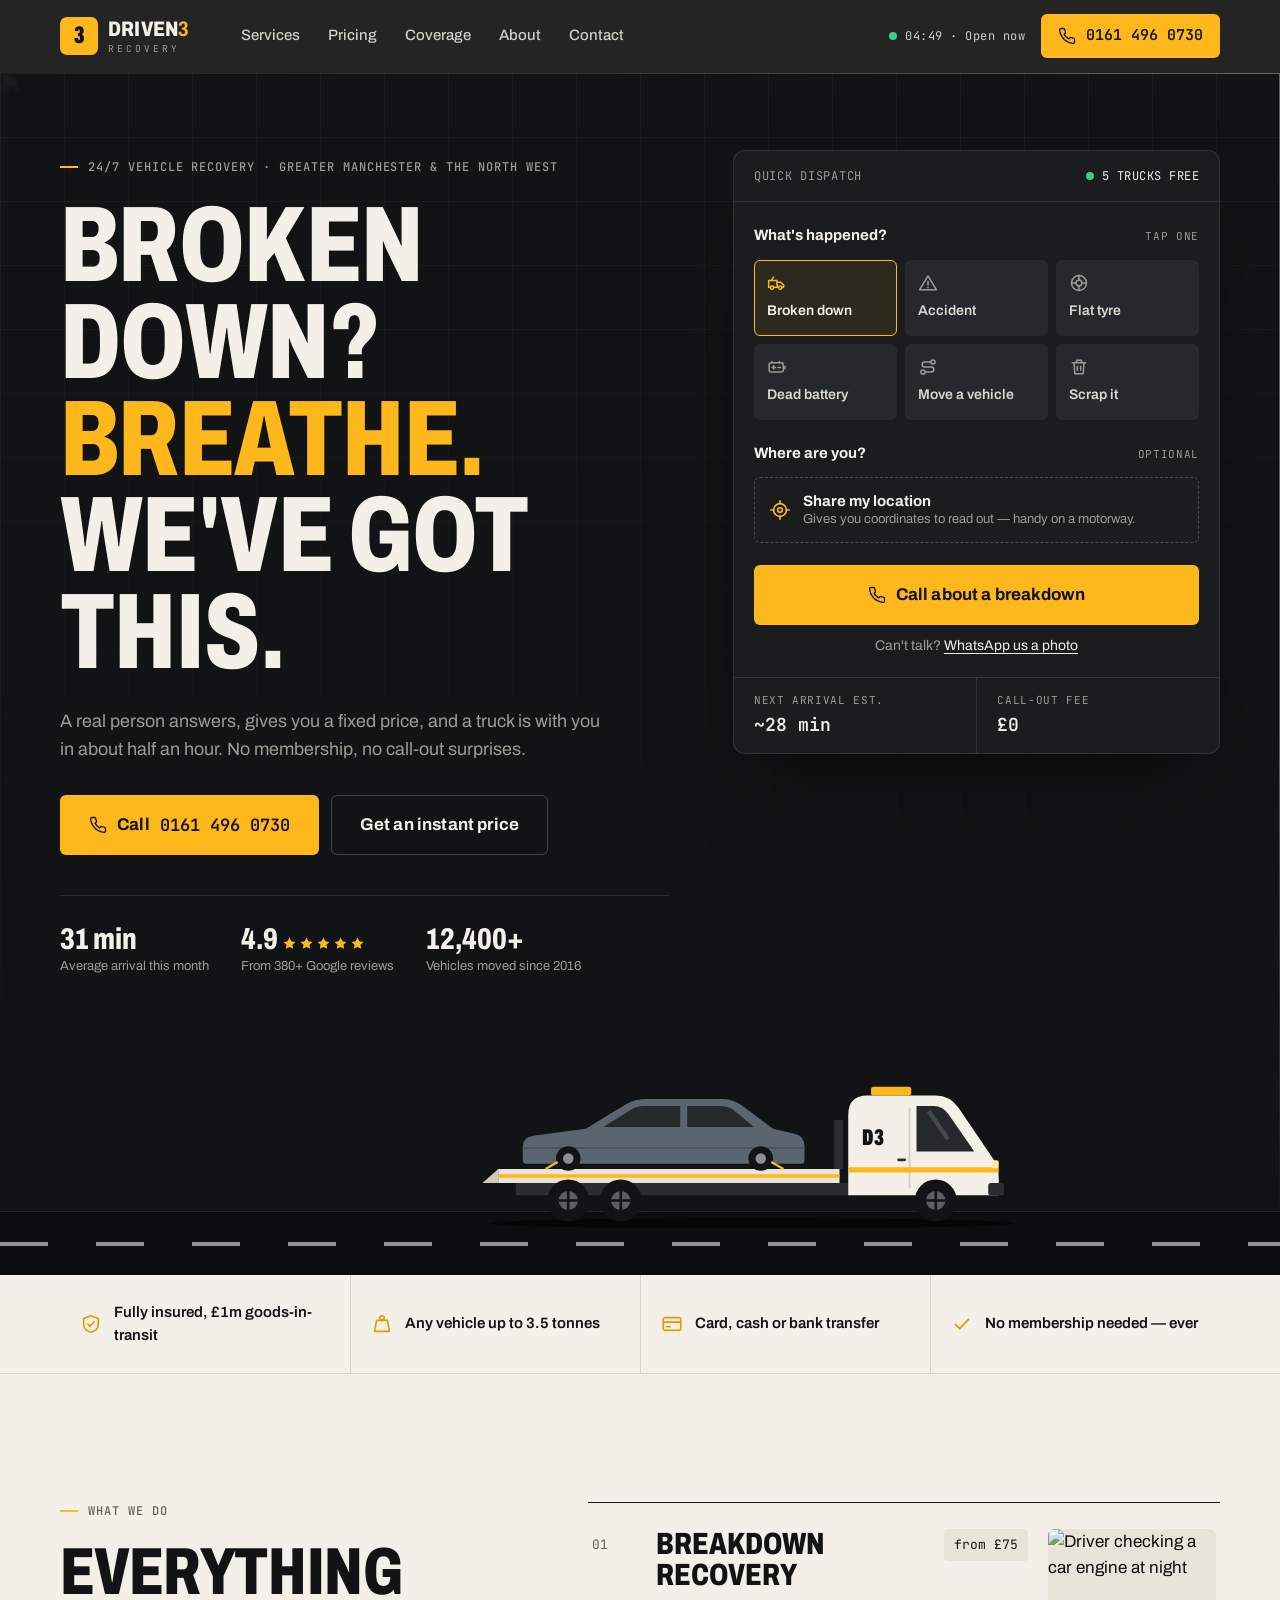
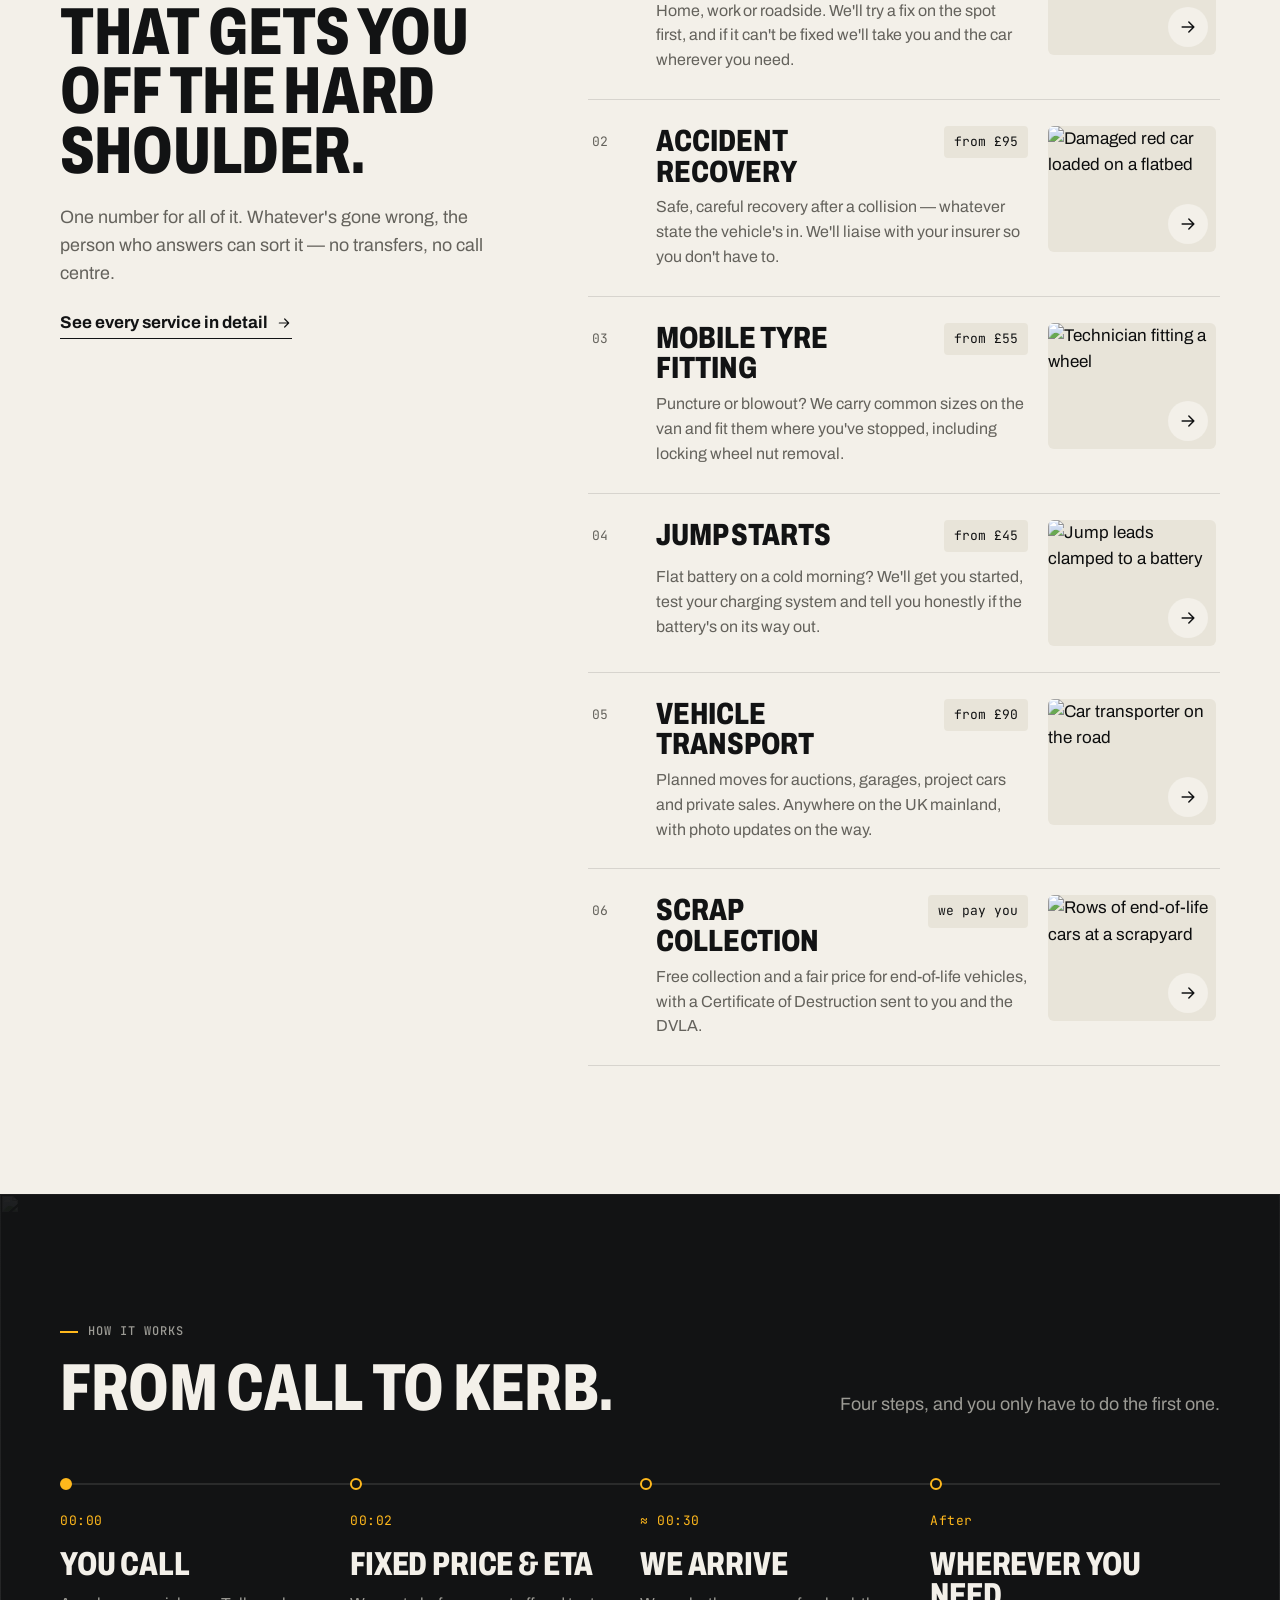
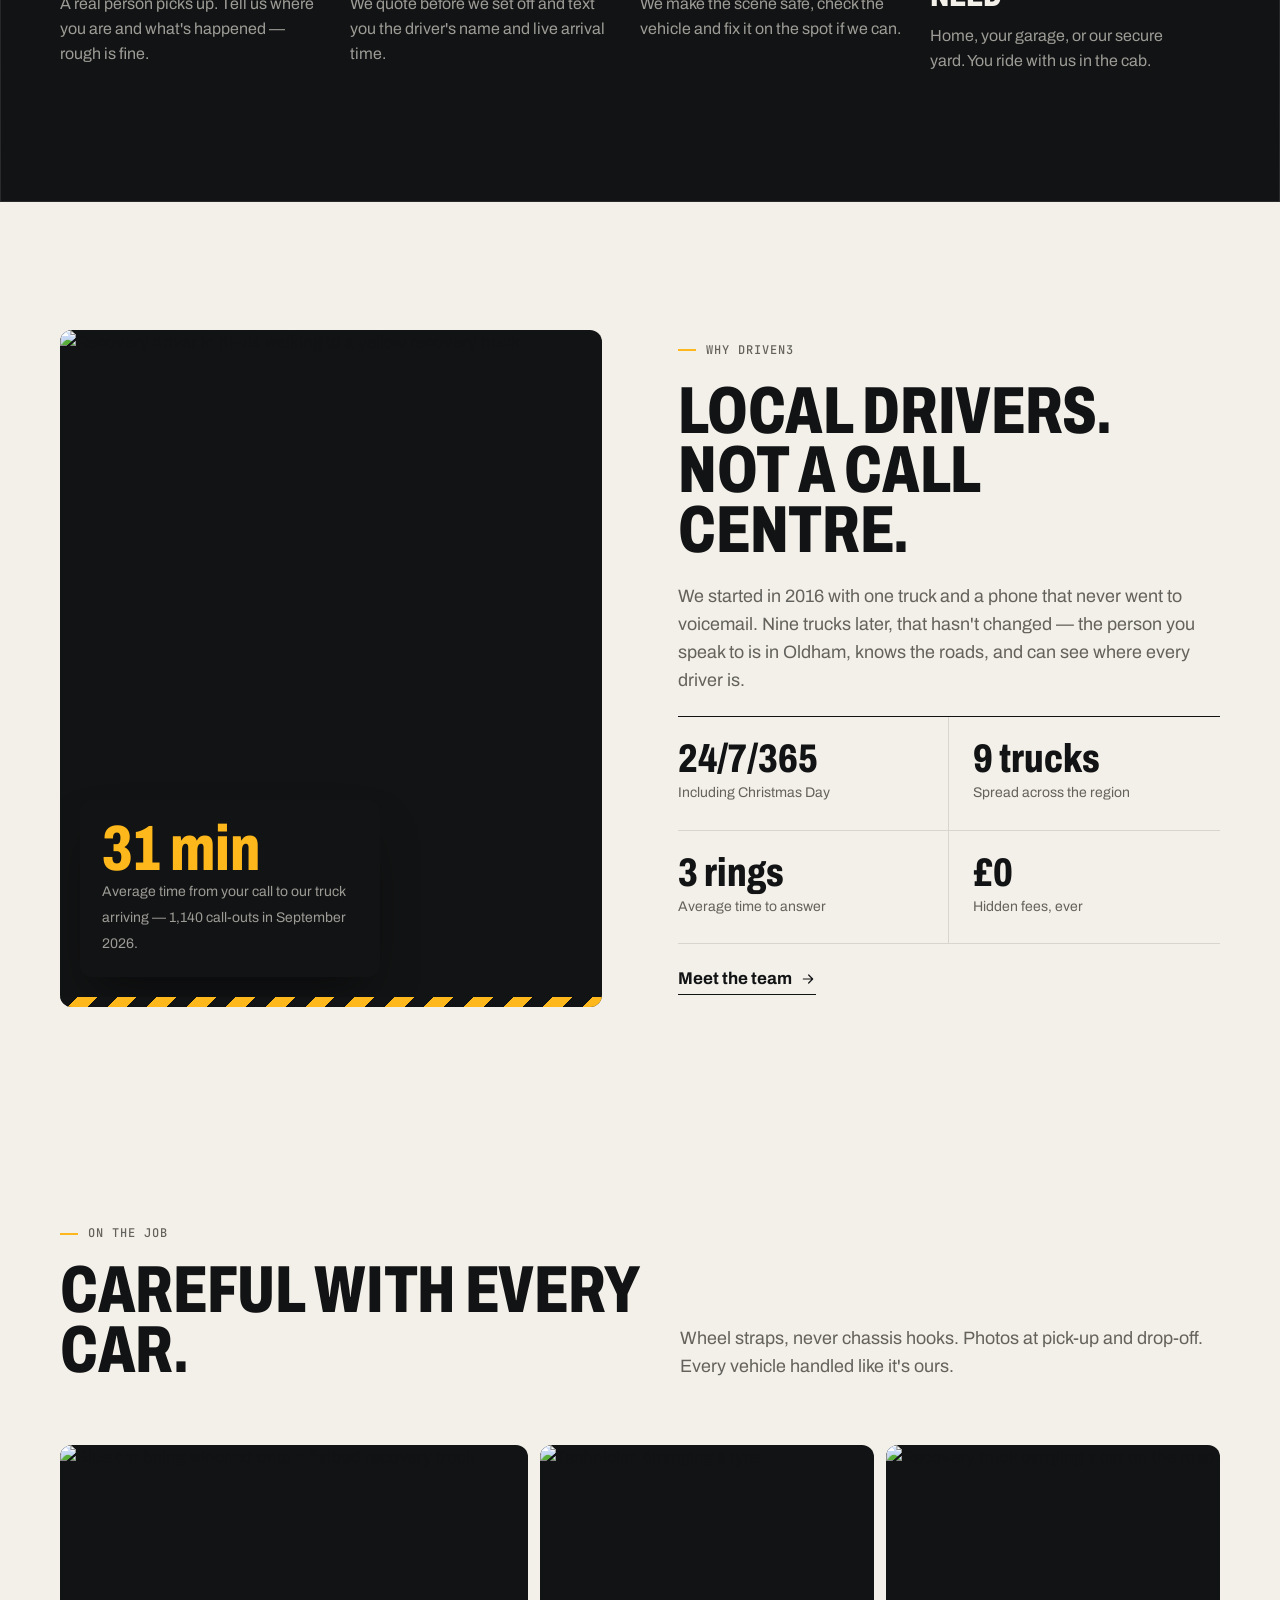
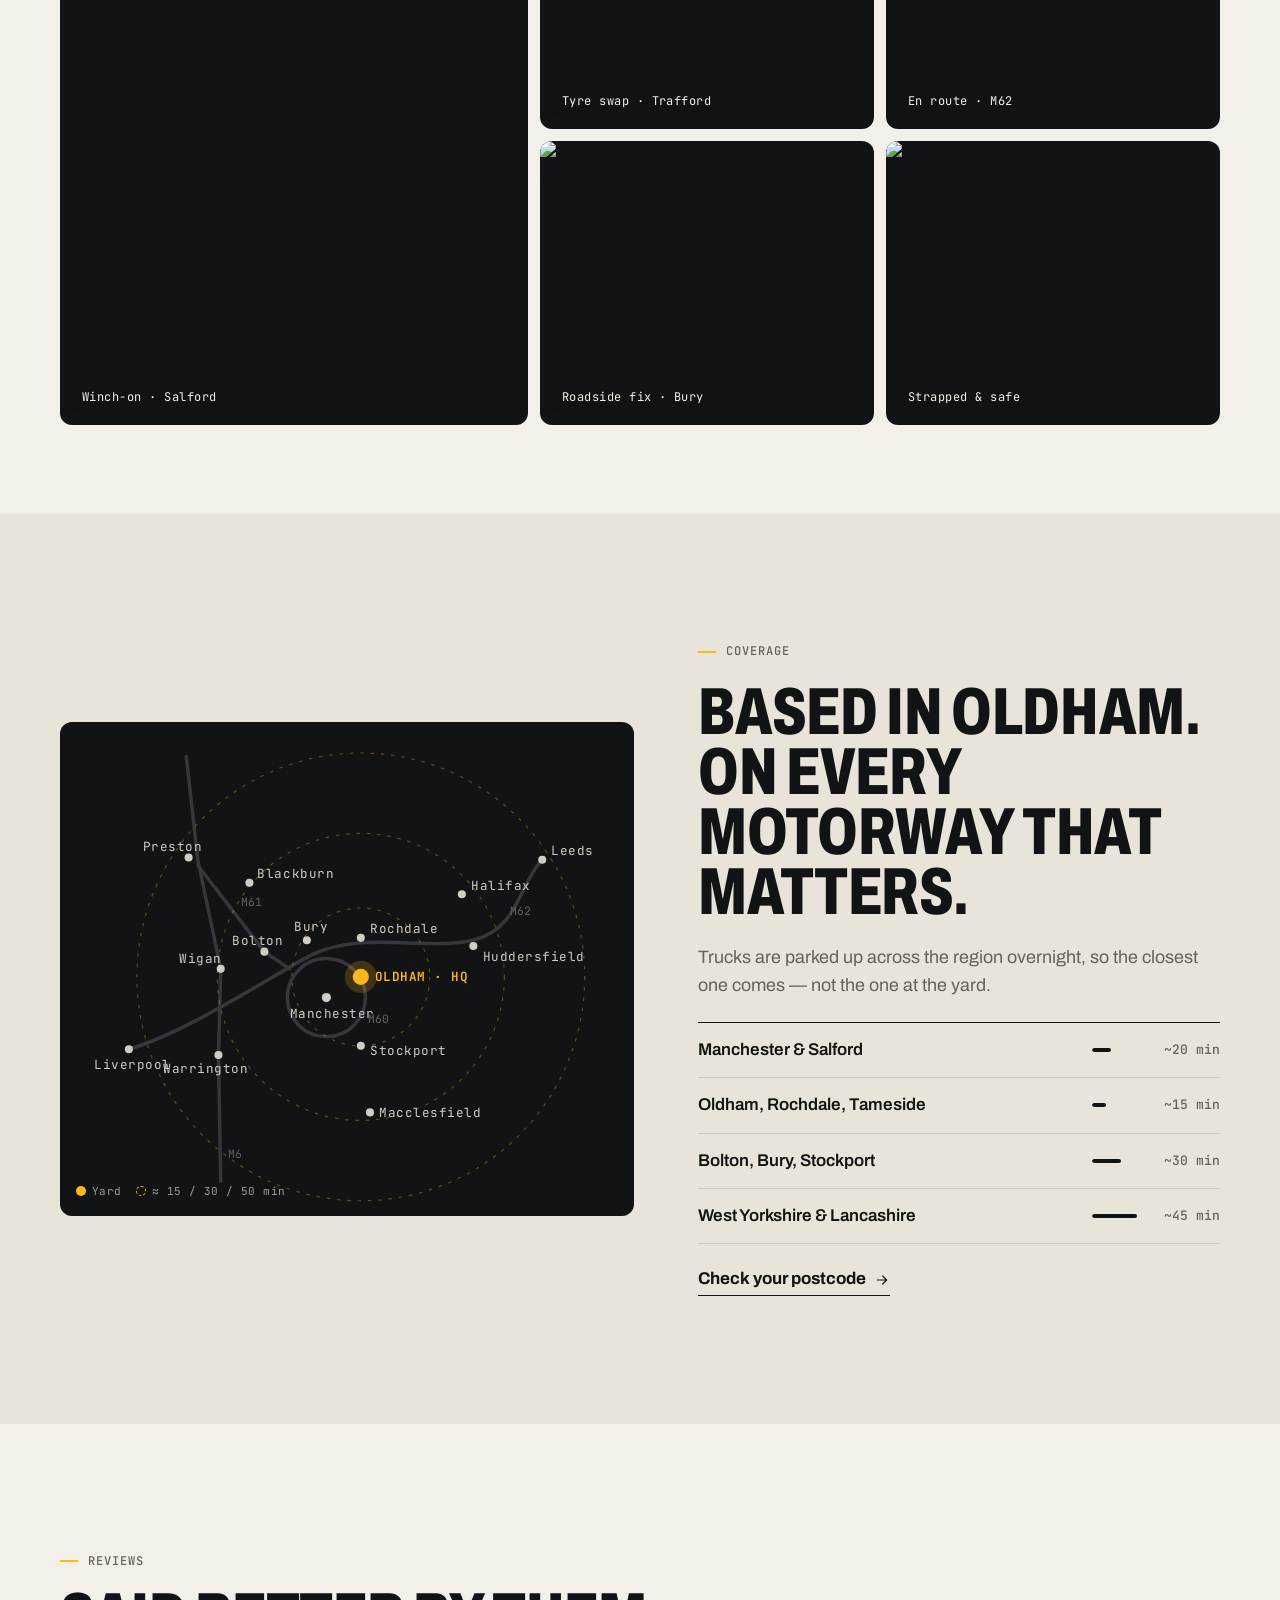
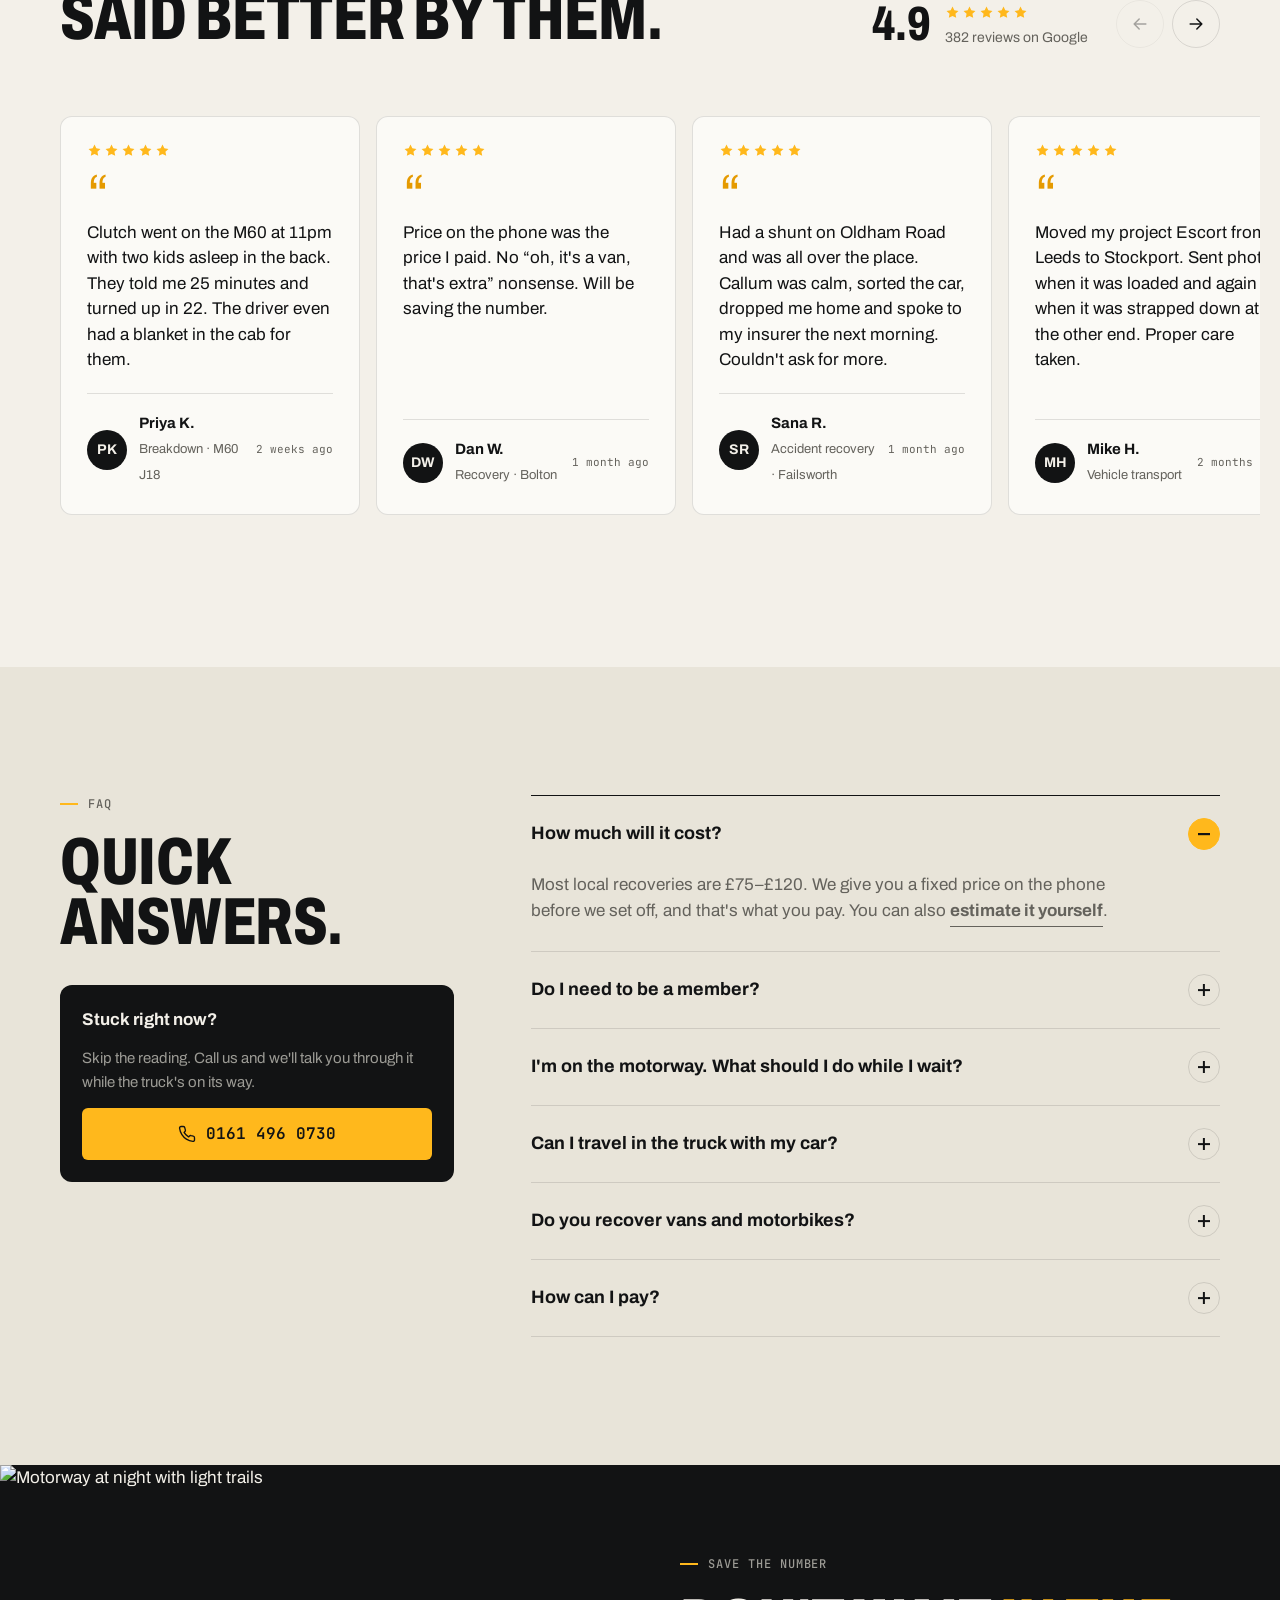
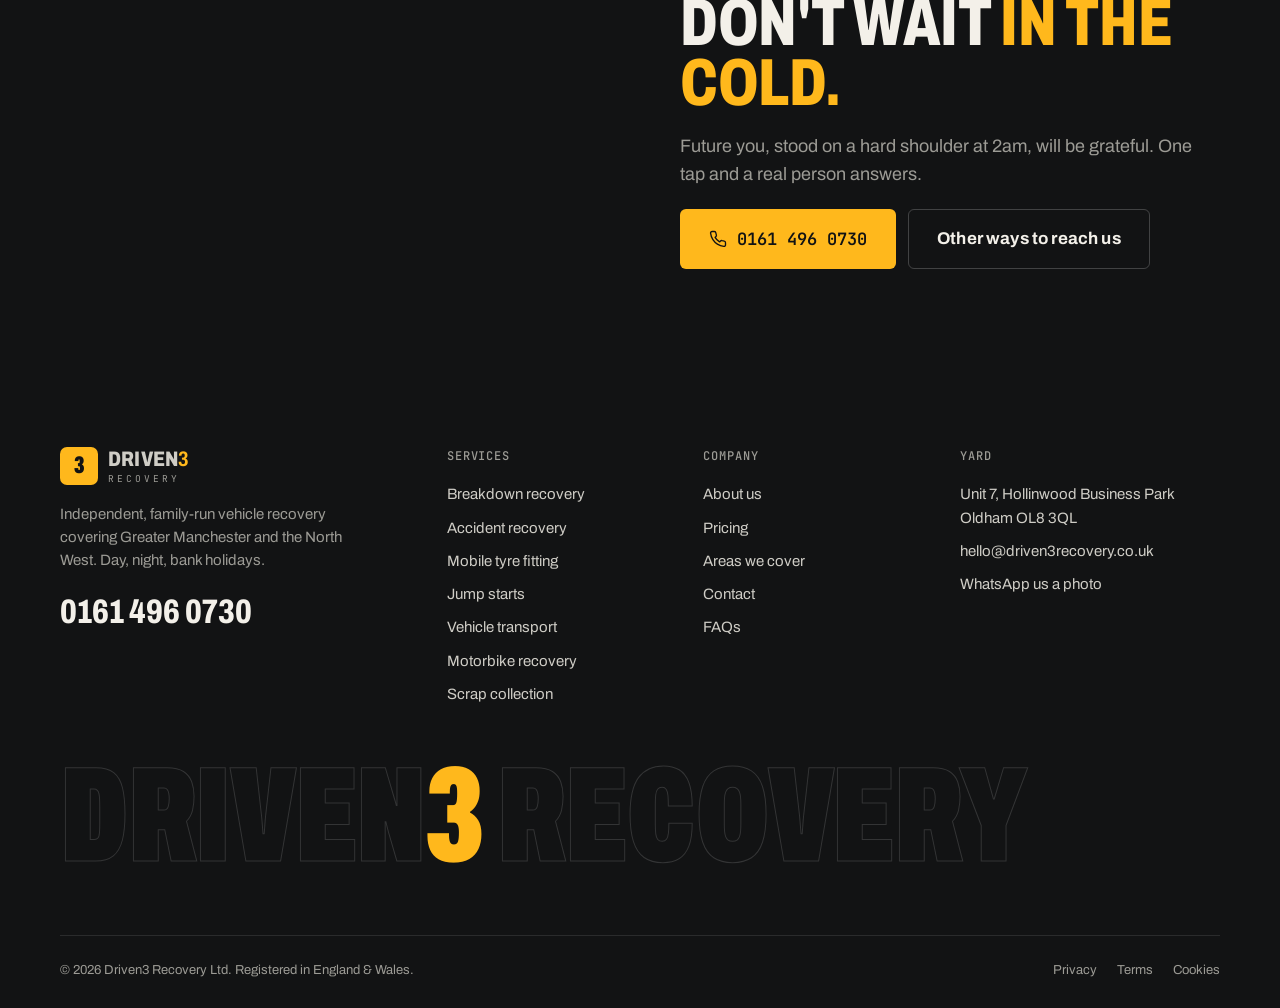
==== index.html @ 0aa63c71 "init" ====
<!doctype html>
<html lang="en-GB" class="no-js">
<head>
  <meta charset="utf-8">
  <meta name="viewport" content="width=device-width, initial-scale=1">
  <title>Driven3 Recovery — 24/7 Vehicle Recovery in Greater Manchester</title>
  <meta name="description" content="24/7 breakdown and accident recovery across Greater Manchester and the North West. Average 31-minute arrival, fixed prices on the phone.">
  <meta name="theme-color" content="#121314">
  <link rel="preconnect" href="https://fonts.googleapis.com">
  <link rel="preconnect" href="https://fonts.gstatic.com" crossorigin>
  <link href="https://fonts.googleapis.com/css2?family=Archivo:wdth,wght@62..125,400..900&family=JetBrains+Mono:wght@400;500;600&display=swap" rel="stylesheet">
  <link rel="stylesheet" href="assets/styles.css">
</head>
<body data-page="home">
<main id="main">

  <!-- HERO -->
  <section class="hero dark on-dark">
    <div class="media-bg hero-media" aria-hidden="true">
      <img src="https://images.unsplash.com/photo-1738101996177-13110d20a973?auto=format&fit=crop&w=2000&q=75" alt="" fetchpriority="high">
    </div>
    <div class="wrap hero-grid">
      <div>
        <span class="label">24/7 vehicle recovery · Greater Manchester &amp; the North West</span>
        <h1 class="display h1">Broken down?<br><span class="hl">Breathe.</span><br>We've got this.</h1>
        <p class="lede">A real person answers, gives you a fixed price, and a truck is with you in about half an hour. No membership, no call-out surprises.</p>
        <div class="hero-ctas">
          <a class="btn btn-amber btn-lg" data-tel href="#" data-icon="phone">Call <span class="num" data-phone></span></a>
          <a class="btn btn-ghost btn-lg" href="pricing.html">Get an instant price</a>
        </div>
        <div class="hero-meta">
          <div><strong>31 min</strong><span>Average arrival this month</span></div>
          <div><strong>4.9 <span data-stars="5"></span></strong><span>From 380+ Google reviews</span></div>
          <div><strong>12,400+</strong><span>Vehicles moved since 2016</span></div>
        </div>
      </div>

      <aside class="dispatch" aria-label="Quick dispatch">
        <div class="dispatch-head">
          <span>Quick dispatch</span>
          <span class="status"><span class="pulse"></span>5 trucks free</span>
        </div>
        <div class="dispatch-body">
          <div>
            <div class="field-title">What's happened? <small>TAP ONE</small></div>
            <div class="chips">
              <button class="chip" aria-pressed="true" data-cta="Call about a breakdown"><svg class="icon"><use href="#i-tow"/></svg>Broken down</button>
              <button class="chip" aria-pressed="false" data-cta="Call about an accident"><svg class="icon"><use href="#i-alert"/></svg>Accident</button>
              <button class="chip" aria-pressed="false" data-cta="Call for a tyre fitter"><svg class="icon"><use href="#i-tyre"/></svg>Flat tyre</button>
              <button class="chip" aria-pressed="false" data-cta="Call for a jump start"><svg class="icon"><use href="#i-battery"/></svg>Dead battery</button>
              <button class="chip" aria-pressed="false" data-cta="Call to book transport"><svg class="icon"><use href="#i-route"/></svg>Move a vehicle</button>
              <button class="chip" aria-pressed="false" data-cta="Call to scrap a vehicle"><svg class="icon"><use href="#i-scrap"/></svg>Scrap it</button>
            </div>
          </div>
          <div>
            <div class="field-title">Where are you? <small>OPTIONAL</small></div>
            <button class="locate js-locate" type="button">
              <svg class="icon"><use href="#i-locate"/></svg>
              <span><strong>Share my location</strong><small>Gives you coordinates to read out — handy on a motorway.</small></span>
            </button>
          </div>
          <div class="dispatch-cta">
            <a class="btn btn-amber btn-block" data-tel href="#" data-icon="phone"><span class="js-dispatch-cta">Call about a breakdown</span></a>
            <p class="dispatch-alt">Can't talk? <a href="https://wa.me/447700900333">WhatsApp us a photo</a></p>
          </div>
        </div>
        <div class="dispatch-foot">
          <div><span>Next arrival est.</span><strong>~28 min</strong></div>
          <div><span>Call-out fee</span><strong>£0</strong></div>
        </div>
      </aside>
    </div>

    <div class="road" aria-hidden="true">
      <div class="road-surface"></div>
      <svg class="truck" viewBox="0 0 640 230" fill="none">
        <ellipse cx="320" cy="222" rx="300" ry="6" fill="#000" opacity=".5"/>
        <!-- bed + chassis -->
        <rect x="50" y="176" width="520" height="14" fill="#2a2d30"/>
        <polygon points="30,160 30,176 12,176" fill="#cfcabd"/>
        <rect x="30" y="160" width="390" height="16" fill="#e8e4d9"/>
        <rect x="30" y="166" width="390" height="4" fill="#ffb81c"/>
        <rect x="414" y="104" width="10" height="56" fill="#2a2d30"/>
        <!-- car on the bed -->
        <path d="M58 150V134q0-10 12-12l60-8 46-28q10-6 24-6h86q14 0 26 10l32 24 26 6q10 3 10 14v16q0 4-4 4H62q-4 0-4-4z" fill="#5b6570"/>
        <path d="M150 112l32-20q6-4 14-4h42v24z" fill="#26292c"/>
        <path d="M246 88h38q10 0 18 7l20 17h-76z" fill="#26292c"/>
        <path d="M58 136h322" stroke="#4a535c" stroke-width="2"/>
        <circle cx="110" cy="148" r="14" fill="#121314"/><circle cx="110" cy="148" r="6" fill="#8b9096"/>
        <circle cx="330" cy="148" r="14" fill="#121314"/><circle cx="330" cy="148" r="6" fill="#8b9096"/>
        <path d="M98 152l-14 8M342 152l14 8" stroke="#ffb81c" stroke-width="2.5"/>
        <!-- cab -->
        <path d="M430 190V98q0-22 22-22h78q16 0 26 14l38 56q8 10 8 24v20z" fill="#f3f0e9"/>
        <path d="M508 88h20q10 0 17 10l29 42h-66z" fill="#26292c"/>
        <path d="M522 94l22 32" stroke="#fff" stroke-opacity=".15" stroke-width="5"/>
        <path d="M500 90v92" stroke="#000" stroke-opacity=".15" stroke-width="2"/>
        <rect x="486" y="148" width="10" height="3" rx="1.5" fill="#2a2d30"/>
        <rect x="430" y="158" width="172" height="6" fill="#ffb81c"/>
        <text x="446" y="132" font-family="Archivo, sans-serif" font-weight="900" font-size="26" fill="#121314" style="font-stretch:62%;font-variation-settings:'wdth' 62">D3</text>
        <rect x="590" y="176" width="18" height="14" rx="3" fill="#2a2d30"/>
        <rect x="594" y="150" width="8" height="9" rx="2" fill="#ffe9a8"/>
        <rect class="beacon" x="456" y="66" width="46" height="10" rx="3" fill="#ffb81c"/>
        <!-- wheels -->
        <g class="wheel"><circle cx="110" cy="196" r="24" fill="#121314"/><circle cx="110" cy="196" r="11" fill="#5b5e62"/><path d="M110 185v22M99 196h22" stroke="#121314" stroke-width="3"/></g>
        <g class="wheel"><circle cx="170" cy="196" r="24" fill="#121314"/><circle cx="170" cy="196" r="11" fill="#5b5e62"/><path d="M170 185v22M159 196h22" stroke="#121314" stroke-width="3"/></g>
        <g class="wheel"><circle cx="530" cy="196" r="24" fill="#121314"/><circle cx="530" cy="196" r="11" fill="#5b5e62"/><path d="M530 185v22M519 196h22" stroke="#121314" stroke-width="3"/></g>
      </svg>
    </div>
  </section>

  <!-- TRUST -->
  <section class="trust" aria-label="Why people trust us">
    <div class="wrap">
      <ul>
        <li><svg class="icon"><use href="#i-shield"/></svg>Fully insured, £1m goods-in-transit</li>
        <li><svg class="icon"><use href="#i-weight"/></svg>Any vehicle up to 3.5 tonnes</li>
        <li><svg class="icon"><use href="#i-card"/></svg>Card, cash or bank transfer</li>
        <li><svg class="icon"><use href="#i-check"/></svg>No membership needed — ever</li>
      </ul>
    </div>
  </section>

  <!-- SERVICES -->
  <section class="section" id="services">
    <div class="wrap services-layout">
      <div class="services-intro reveal">
        <span class="label">What we do</span>
        <h2 class="display h2">Everything that gets you off the hard shoulder.</h2>
        <p class="lede">One number for all of it. Whatever's gone wrong, the person who answers can sort it — no transfers, no call centre.</p>
        <div><a class="link-arrow" href="services.html">See every service in detail <svg class="icon"><use href="#i-arrow"/></svg></a></div>
      </div>

      <div class="svc-list reveal">
        <a class="svc-row" href="services.html#breakdown">
          <span class="svc-num">01</span>
          <h3>Breakdown recovery</h3>
          <span class="svc-price">from £75</span>
          <p>Home, work or roadside. We'll try a fix on the spot first, and if it can't be fixed we'll take you and the car wherever you need.</p>
          <span class="svc-thumb"><img src="https://images.unsplash.com/photo-1760555960753-df6dca823f7d?auto=format&fit=crop&w=480&h=360&q=70" alt="Driver checking a car engine at night" loading="lazy"><span class="svc-go"><svg class="icon"><use href="#i-arrow"/></svg></span></span>
        </a>
        <a class="svc-row" href="services.html#accident">
          <span class="svc-num">02</span>
          <h3>Accident recovery</h3>
          <span class="svc-price">from £95</span>
          <p>Safe, careful recovery after a collision — whatever state the vehicle's in. We'll liaise with your insurer so you don't have to.</p>
          <span class="svc-thumb"><img src="https://images.unsplash.com/photo-1673187139211-1e7ec3dd60ec?auto=format&fit=crop&w=480&h=360&q=70" alt="Damaged red car loaded on a flatbed" loading="lazy"><span class="svc-go"><svg class="icon"><use href="#i-arrow"/></svg></span></span>
        </a>
        <a class="svc-row" href="services.html#tyres">
          <span class="svc-num">03</span>
          <h3>Mobile tyre fitting</h3>
          <span class="svc-price">from £55</span>
          <p>Puncture or blowout? We carry common sizes on the van and fit them where you've stopped, including locking wheel nut removal.</p>
          <span class="svc-thumb"><img src="https://images.unsplash.com/photo-1543618208-03ccf87da0ef?auto=format&fit=crop&w=480&h=360&q=70" alt="Technician fitting a wheel" loading="lazy"><span class="svc-go"><svg class="icon"><use href="#i-arrow"/></svg></span></span>
        </a>
        <a class="svc-row" href="services.html#jumpstart">
          <span class="svc-num">04</span>
          <h3>Jump starts</h3>
          <span class="svc-price">from £45</span>
          <p>Flat battery on a cold morning? We'll get you started, test your charging system and tell you honestly if the battery's on its way out.</p>
          <span class="svc-thumb"><img src="https://images.unsplash.com/photo-1535190458486-5fc153d35688?auto=format&fit=crop&w=480&h=360&q=70" alt="Jump leads clamped to a battery" loading="lazy"><span class="svc-go"><svg class="icon"><use href="#i-arrow"/></svg></span></span>
        </a>
        <a class="svc-row" href="services.html#transport">
          <span class="svc-num">05</span>
          <h3>Vehicle transport</h3>
          <span class="svc-price">from £90</span>
          <p>Planned moves for auctions, garages, project cars and private sales. Anywhere on the UK mainland, with photo updates on the way.</p>
          <span class="svc-thumb"><img src="https://images.unsplash.com/photo-1761917904658-2a9ecb84a169?auto=format&fit=crop&w=480&h=360&q=70" alt="Car transporter on the road" loading="lazy"><span class="svc-go"><svg class="icon"><use href="#i-arrow"/></svg></span></span>
        </a>
        <a class="svc-row" href="services.html#scrap">
          <span class="svc-num">06</span>
          <h3>Scrap collection</h3>
          <span class="svc-price">we pay you</span>
          <p>Free collection and a fair price for end-of-life vehicles, with a Certificate of Destruction sent to you and the DVLA.</p>
          <span class="svc-thumb"><img src="https://images.unsplash.com/photo-1693925380766-830b8062495d?auto=format&fit=crop&w=480&h=360&q=70" alt="Rows of end-of-life cars at a scrapyard" loading="lazy"><span class="svc-go"><svg class="icon"><use href="#i-arrow"/></svg></span></span>
        </a>
      </div>
    </div>
  </section>

  <!-- PROCESS -->
  <section class="section dark on-dark has-media">
    <div class="media-bg process-media" aria-hidden="true">
      <img src="https://images.unsplash.com/photo-1757372430145-7e56b7da4a47?auto=format&fit=crop&w=2000&q=70" alt="" loading="lazy">
    </div>
    <div class="wrap">
      <div class="section-head split reveal">
        <div style="display:grid;gap:18px">
          <span class="label">How it works</span>
          <h2 class="display h2">From call to kerb.</h2>
        </div>
        <p class="lede">Four steps, and you only have to do the first one.</p>
      </div>
      <ol class="process reveal">
        <li class="step">
          <time>00:00</time>
          <h3 class="display h3">You call</h3>
          <p>A real person picks up. Tell us where you are and what's happened — rough is fine.</p>
        </li>
        <li class="step">
          <time>00:02</time>
          <h3 class="display h3">Fixed price &amp; ETA</h3>
          <p>We quote before we set off and text you the driver's name and live arrival time.</p>
        </li>
        <li class="step">
          <time>≈ 00:30</time>
          <h3 class="display h3">We arrive</h3>
          <p>We make the scene safe, check the vehicle and fix it on the spot if we can.</p>
        </li>
        <li class="step">
          <time>After</time>
          <h3 class="display h3">Wherever you need</h3>
          <p>Home, your garage, or our secure yard. You ride with us in the cab.</p>
        </li>
      </ol>
    </div>
  </section>

  <!-- PROOF -->
  <section class="section">
    <div class="wrap proof">
      <div class="reveal">
        <figure class="photo-frame" style="margin:0">
          <img src="https://images.unsplash.com/photo-1738101996181-f4503ebaec70?auto=format&fit=crop&w=1100&q=75" alt="Recovery driver in hi-vis walking to a yellow recovery truck" loading="lazy">
          <div class="photo-stat"><strong>31 min</strong><span>Average time from your call to our truck arriving — 1,140 call-outs in September 2026.</span></div>
          <span class="tape"></span>
        </figure>
      </div>
      <div class="proof-copy reveal">
        <span class="label">Why Driven3</span>
        <h2 class="display h2">Local drivers. Not a call centre.</h2>
        <p class="lede">We started in 2016 with one truck and a phone that never went to voicemail. Nine trucks later, that hasn't changed — the person you speak to is in Oldham, knows the roads, and can see where every driver is.</p>
        <div class="stat-grid">
          <div><strong>24/7/365</strong><span>Including Christmas Day</span></div>
          <div><strong>9 trucks</strong><span>Spread across the region</span></div>
          <div><strong>3 rings</strong><span>Average time to answer</span></div>
          <div><strong>£0</strong><span>Hidden fees, ever</span></div>
        </div>
        <div><a class="link-arrow" href="about.html">Meet the team <svg class="icon"><use href="#i-arrow"/></svg></a></div>
      </div>
    </div>
  </section>

  <!-- ON THE JOB -->
  <section class="section-tight">
    <div class="wrap">
      <div class="section-head split reveal">
        <div style="display:grid;gap:18px">
          <span class="label">On the job</span>
          <h2 class="display h2">Careful with every car.</h2>
        </div>
        <p class="lede">Wheel straps, never chassis hooks. Photos at pick-up and drop-off. Every vehicle handled like it's ours.</p>
      </div>
      <div class="gallery reveal">
        <figure><img src="https://images.unsplash.com/photo-1686966933735-305bd8fe0a77?auto=format&fit=crop&w=1200&q=75" alt="Blue car being winched onto a flatbed recovery truck" loading="lazy"><figcaption>Winch-on · Salford</figcaption></figure>
        <figure><img src="https://images.unsplash.com/photo-1645445522156-9ac06bc7a767?auto=format&fit=crop&w=700&q=70" alt="Technician changing a tyre" loading="lazy"><figcaption>Tyre swap · Trafford</figcaption></figure>
        <figure><img src="https://images.unsplash.com/photo-1730514784243-f0e7f09c9f50?auto=format&fit=crop&w=700&q=70" alt="Recovery truck carrying a car on the road" loading="lazy"><figcaption>En route · M62</figcaption></figure>
        <figure><img src="https://images.unsplash.com/photo-1775590766345-c117265f0c1b?auto=format&fit=crop&w=700&q=70" alt="Mechanic working on a car engine with a wrench" loading="lazy"><figcaption>Roadside fix · Bury</figcaption></figure>
        <figure><img src="https://images.unsplash.com/photo-1764200458388-65c4b0c19a95?auto=format&fit=crop&w=700&q=70" alt="Car strapped down on a flatbed truck" loading="lazy"><figcaption>Strapped &amp; safe</figcaption></figure>
      </div>
    </div>
  </section>

  <!-- COVERAGE -->
  <section class="section paper-2">
    <div class="wrap coverage">
      <div class="map-card reveal">
        <svg viewBox="0 0 500 430" role="img" aria-label="Map of our coverage area centred on Oldham">
          <g stroke="#34383c" stroke-width="3" fill="none" stroke-linecap="round">
            <path d="M60 285C110 270 170 230 215 205S320 200 360 190 400 140 420 120"/>
            <path d="M140 400L138 290 140 215 120 120 110 30"/>
            <path d="M200 215L178 200 120 125"/>
            <circle cx="232" cy="240" r="34"/>
          </g>
          <g font-family="JetBrains Mono, monospace" font-size="10" fill="#5d6166">
            <text x="392" y="168">M62</text><text x="146" y="380">M6</text><text x="158" y="160">M61</text><text x="268" y="262">M60</text>
          </g>
          <circle class="ring" cx="262" cy="222" r="60"/>
          <circle class="ring" cx="262" cy="222" r="125"/>
          <circle class="ring" cx="262" cy="222" r="195"/>
          <g fill="#cfcdc6">
            <circle cx="232" cy="240" r="4"/><circle cx="262" cy="188" r="3.5"/><circle cx="178" cy="200" r="3.5"/>
            <circle cx="215" cy="190" r="3.5"/><circle cx="262" cy="282" r="3.5"/><circle cx="140" cy="215" r="3.5"/>
            <circle cx="138" cy="290" r="3.5"/><circle cx="360" cy="195" r="3.5"/><circle cx="350" cy="150" r="3.5"/>
            <circle cx="112" cy="118" r="3.5"/><circle cx="165" cy="140" r="3.5"/><circle cx="60" cy="285" r="3.5"/>
            <circle cx="420" cy="120" r="3.5"/><circle cx="270" cy="340" r="3.5"/>
          </g>
          <text class="town-label" x="200" y="258">Manchester</text>
          <text class="town-label" x="270" y="184">Rochdale</text>
          <text class="town-label" x="150" y="194">Bolton</text>
          <text class="town-label" x="204" y="182">Bury</text>
          <text class="town-label" x="270" y="290">Stockport</text>
          <text class="town-label" x="104" y="210">Wigan</text>
          <text class="town-label" x="90" y="306">Warrington</text>
          <text class="town-label" x="368" y="208">Huddersfield</text>
          <text class="town-label" x="358" y="146">Halifax</text>
          <text class="town-label" x="72" y="112">Preston</text>
          <text class="town-label" x="172" y="136">Blackburn</text>
          <text class="town-label" x="30" y="302">Liverpool</text>
          <text class="town-label" x="428" y="116">Leeds</text>
          <text class="town-label" x="278" y="344">Macclesfield</text>
          <circle cx="262" cy="222" r="14" fill="#ffb81c" opacity=".2"/>
          <circle cx="262" cy="222" r="7" fill="#ffb81c"/>
          <text class="town-label hq" x="274" y="226">OLDHAM · HQ</text>
        </svg>
        <div class="map-legend"><span><i style="background:#ffb81c"></i>Yard</span><span><i style="border:1px dashed #ffb81c"></i>≈ 15 / 30 / 50 min</span></div>
      </div>
      <div class="reveal" style="display:grid;gap:22px">
        <span class="label">Coverage</span>
        <h2 class="display h2">Based in Oldham. On every motorway that matters.</h2>
        <p class="lede">Trucks are parked up across the region overnight, so the closest one comes — not the one at the yard.</p>
        <ul class="eta-list">
          <li>Manchester &amp; Salford <span class="eta"><span class="eta-bar"><i style="width:30%"></i></span>~20 min</span></li>
          <li>Oldham, Rochdale, Tameside <span class="eta"><span class="eta-bar"><i style="width:22%"></i></span>~15 min</span></li>
          <li>Bolton, Bury, Stockport <span class="eta"><span class="eta-bar"><i style="width:45%"></i></span>~30 min</span></li>
          <li>West Yorkshire &amp; Lancashire <span class="eta"><span class="eta-bar"><i style="width:70%"></i></span>~45 min</span></li>
        </ul>
        <div><a class="link-arrow" href="coverage.html">Check your postcode <svg class="icon"><use href="#i-arrow"/></svg></a></div>
      </div>
    </div>
  </section>

  <!-- REVIEWS -->
  <section class="section" data-carousel>
    <div class="wrap">
      <div class="section-head split reveal">
        <div style="display:grid;gap:18px">
          <span class="label">Reviews</span>
          <h2 class="display h2">Said better by them.</h2>
        </div>
        <div style="display:flex;gap:28px;align-items:center;flex-wrap:wrap">
          <div class="rating-sum"><strong>4.9</strong><div><span data-stars="5"></span><span>382 reviews on Google</span></div></div>
          <div class="carousel-btns">
            <button class="round-btn prev" aria-label="Previous reviews"><svg class="icon"><use href="#i-arrow"/></svg></button>
            <button class="round-btn next" aria-label="Next reviews"><svg class="icon"><use href="#i-arrow"/></svg></button>
          </div>
        </div>
      </div>
      <div class="reviews-track">
        <article class="review">
          <span data-stars="5"></span>
          <blockquote>Clutch went on the M60 at 11pm with two kids asleep in the back. They told me 25 minutes and turned up in 22. The driver even had a blanket in the cab for them.</blockquote>
          <footer><span class="avatar">PK</span><div><cite>Priya K.</cite><small>Breakdown · M60 J18</small></div><span class="tag">2 weeks ago</span></footer>
        </article>
        <article class="review">
          <span data-stars="5"></span>
          <blockquote>Price on the phone was the price I paid. No “oh, it's a van, that's extra” nonsense. Will be saving the number.</blockquote>
          <footer><span class="avatar">DW</span><div><cite>Dan W.</cite><small>Recovery · Bolton</small></div><span class="tag">1 month ago</span></footer>
        </article>
        <article class="review">
          <span data-stars="5"></span>
          <blockquote>Had a shunt on Oldham Road and was all over the place. Callum was calm, sorted the car, dropped me home and spoke to my insurer the next morning. Couldn't ask for more.</blockquote>
          <footer><span class="avatar">SR</span><div><cite>Sana R.</cite><small>Accident recovery · Failsworth</small></div><span class="tag">1 month ago</span></footer>
        </article>
        <article class="review">
          <span data-stars="5"></span>
          <blockquote>Moved my project Escort from Leeds to Stockport. Sent photos when it was loaded and again when it was strapped down at the other end. Proper care taken.</blockquote>
          <footer><span class="avatar">MH</span><div><cite>Mike H.</cite><small>Vehicle transport</small></div><span class="tag">2 months ago</span></footer>
        </article>
        <article class="review">
          <span data-stars="5"></span>
          <blockquote>Flat tyre at work with a locking nut and no key. They got it off without damaging the alloy and fitted a new tyre in the car park. 40 minutes, start to finish.</blockquote>
          <footer><span class="avatar">JO</span><div><cite>Jess O.</cite><small>Mobile tyre fitting · Trafford</small></div><span class="tag">3 months ago</span></footer>
        </article>
        <article class="review">
          <span data-stars="5"></span>
          <blockquote>Honest lads. Told me my battery was fine and it was the alternator, which saved me buying a battery I didn't need.</blockquote>
          <footer><span class="avatar">TA</span><div><cite>Tariq A.</cite><small>Jump start · Rochdale</small></div><span class="tag">3 months ago</span></footer>
        </article>
      </div>
    </div>
  </section>

  <!-- FAQ -->
  <section class="section paper-2" id="faq">
    <div class="wrap faq-layout">
      <div class="faq-aside reveal">
        <span class="label">FAQ</span>
        <h2 class="display h2">Quick answers.</h2>
        <div class="help">
          <strong>Stuck right now?</strong>
          <p>Skip the reading. Call us and we'll talk you through it while the truck's on its way.</p>
          <a class="btn btn-amber" data-tel href="#" data-icon="phone"><span class="num" data-phone></span></a>
        </div>
      </div>
      <div class="faq reveal">
        <details open>
          <summary>How much will it cost?<span class="pm"></span></summary>
          <div class="answer"><p>Most local recoveries are £75–£120. We give you a fixed price on the phone before we set off, and that's what you pay. You can also <a class="link-arrow" href="pricing.html">estimate it yourself</a>.</p></div>
        </details>
        <details>
          <summary>Do I need to be a member?<span class="pm"></span></summary>
          <div class="answer"><p>No. You pay for the job you need, when you need it. No subscription, no joining fee.</p></div>
        </details>
        <details>
          <summary>I'm on the motorway. What should I do while I wait?<span class="pm"></span></summary>
          <div class="answer"><p>Pull onto the hard shoulder or an emergency area, put your hazards on, and get everyone out on the passenger side and behind the barrier. Don't try to fix anything yourself.</p><p>If you can't get out safely, stay in with your seatbelt on and call 999.</p></div>
        </details>
        <details>
          <summary>Can I travel in the truck with my car?<span class="pm"></span></summary>
          <div class="answer"><p>Yes — up to two passengers ride in the cab with the driver. If there are more of you, tell us when you call and we'll arrange a taxi.</p></div>
        </details>
        <details>
          <summary>Do you recover vans and motorbikes?<span class="pm"></span></summary>
          <div class="answer"><p>Anything up to 3.5 tonnes: cars, vans, 4x4s, campervans, motorbikes and quads. Bikes go on a dedicated cradle with soft straps.</p></div>
        </details>
        <details>
          <summary>How can I pay?<span class="pm"></span></summary>
          <div class="answer"><p>Card or contactless on the truck, cash, or bank transfer. Business accounts can be invoiced monthly.</p></div>
        </details>
      </div>
    </div>
  </section>

  <!-- CTA -->
  <section class="cta-photo">
    <div class="cp-media"><img src="https://images.unsplash.com/photo-1694449773052-b5fb441f6f6d?auto=format&fit=crop&w=1400&q=70" alt="Motorway at night with light trails" loading="lazy"></div>
    <div class="cp-body">
      <span class="label on-dark">Save the number</span>
      <h2 class="display h2">Don't wait <span class="hl">in the cold.</span></h2>
      <p>Future you, stood on a hard shoulder at 2am, will be grateful. One tap and a real person answers.</p>
      <div class="btns">
        <a class="btn btn-amber btn-lg" data-tel href="#" data-icon="phone"><span class="num" data-phone></span></a>
        <a class="btn btn-ghost btn-lg on-dark" href="contact.html">Other ways to reach us</a>
      </div>
    </div>
  </section>
</main>
<script src="assets/main.js"></script>
</body>
</html>
---- assets/styles.css ----
/* Driven3 Recovery — site styles */

:root {
  --ink: #121314;
  --ink-2: #1a1c1e;
  --ink-3: #26292c;
  --ink-line: rgba(255, 255, 255, 0.1);
  --paper: #f3f0e9;
  --paper-2: #e8e4d9;
  --card: #fbfaf6;
  --line: rgba(18, 19, 20, 0.12);
  --text: #121314;
  --muted: #64625c;
  --muted-dark: #9c9b95;
  --amber: #ffb81c;
  --amber-deep: #e59a00;
  --plate: #f7c800;
  --live: #3ecf8e;

  --display: "Archivo", system-ui, sans-serif;
  --body: "Archivo", system-ui, sans-serif;
  --mono: "JetBrains Mono", ui-monospace, monospace;

  --r: 6px;
  --r-lg: 12px;
  --wrap: 1240px;
  --gutter: clamp(16px, 4vw, 40px);
  --ease: cubic-bezier(0.2, 0.7, 0.2, 1);
}

*,
*::before,
*::after { box-sizing: border-box; }

html { scroll-behavior: smooth; -webkit-text-size-adjust: 100%; }
@media (prefers-reduced-motion: reduce) {
  html { scroll-behavior: auto; }
  *, *::before, *::after { animation: none !important; transition: none !important; }
}

body {
  margin: 0;
  background: var(--paper);
  color: var(--text);
  font-family: var(--body);
  font-size: 17px;
  line-height: 1.55;
  font-variation-settings: "wdth" 100;
  -webkit-font-smoothing: antialiased;
  overflow-x: hidden;
}

img, svg { display: block; max-width: 100%; }
a { color: inherit; text-decoration: none; }
button { font: inherit; color: inherit; cursor: pointer; }
h1, h2, h3, h4, p { margin: 0; }
ul, ol { margin: 0; padding: 0; list-style: none; }

:focus-visible { outline: 2px solid var(--amber); outline-offset: 3px; border-radius: 2px; }

.skip {
  position: absolute; left: 12px; top: -60px; z-index: 100;
  background: var(--amber); color: var(--ink); padding: 10px 14px; border-radius: var(--r); font-weight: 700;
}
.skip:focus { top: 12px; }

.wrap { width: 100%; max-width: var(--wrap); margin: 0 auto; padding: 0 var(--gutter); }

.icon { width: 20px; height: 20px; flex: none; fill: none; stroke: currentColor; stroke-width: 1.8; stroke-linecap: round; stroke-linejoin: round; }
.icon-fill { fill: currentColor; stroke: none; }

/* ---------- type ---------- */

.display {
  font-family: var(--display);
  font-weight: 800;
  font-stretch: 72%;
  font-variation-settings: "wdth" 72;
  text-transform: uppercase;
  line-height: 0.9;
  letter-spacing: -0.005em;
}
.h1 { font-size: clamp(3.2rem, 8.4vw, 7.4rem); }
.h2 { font-size: clamp(2.4rem, 5.2vw, 4.4rem); }
.h3 { font-size: clamp(1.6rem, 2.6vw, 2.1rem); line-height: 0.95; }

.label {
  font-family: var(--mono);
  font-size: 12px;
  font-weight: 500;
  letter-spacing: 0.08em;
  text-transform: uppercase;
  color: var(--muted);
  display: inline-flex; align-items: center; gap: 10px;
}
.label::before { content: ""; width: 18px; height: 2px; background: var(--amber); }
.on-dark .label, .label.on-dark { color: var(--muted-dark); }

.lede { font-size: clamp(1.05rem, 1.4vw, 1.2rem); color: var(--muted); max-width: 54ch; }
.on-dark .lede { color: var(--muted-dark); }

.hl { color: var(--amber); }
.mono { font-family: var(--mono); }

/* ---------- buttons ---------- */

.btn {
  display: inline-flex; align-items: center; justify-content: center; gap: 10px;
  min-height: 52px; padding: 0 22px;
  border: 1.5px solid transparent; border-radius: var(--r);
  font-weight: 700; font-size: 16px; letter-spacing: 0.01em; white-space: nowrap;
  transition: transform .2s var(--ease), background .2s, border-color .2s, color .2s;
}
.btn:active { transform: translateY(1px); }
.btn .icon { width: 18px; height: 18px; }
.btn-amber { background: var(--amber); color: var(--ink); }
.btn-amber:hover { background: #ffc642; }
.btn-ink { background: var(--ink); color: var(--paper); }
.btn-ink:hover { background: var(--ink-3); }
.btn-ghost { border-color: var(--line); color: var(--ink); }
.btn-ghost:hover { border-color: var(--ink); }
.on-dark .btn-ghost, .btn-ghost.on-dark { border-color: rgba(255,255,255,.2); color: var(--paper); }
.on-dark .btn-ghost:hover, .btn-ghost.on-dark:hover { border-color: var(--paper); }
.btn-lg { min-height: 60px; padding: 0 28px; font-size: 17px; }
.btn-block { width: 100%; }
.btn .num { font-family: var(--mono); font-weight: 600; letter-spacing: 0; }

.link-arrow {
  display: inline-flex; align-items: center; gap: 8px; font-weight: 700;
  border-bottom: 1.5px solid currentColor; padding-bottom: 2px;
}
.link-arrow .icon { width: 16px; height: 16px; transition: transform .2s var(--ease); }
.link-arrow:hover .icon { transform: translateX(4px); }

/* ---------- header ---------- */

.site-header {
  position: sticky; top: 0; z-index: 50;
  background: rgba(18, 19, 20, 0.92);
  backdrop-filter: saturate(140%) blur(10px);
  -webkit-backdrop-filter: saturate(140%) blur(10px);
  color: var(--paper);
  border-bottom: 1px solid transparent;
  transition: border-color .2s;
}
.site-header.scrolled { border-bottom-color: var(--ink-line); }
.header-row { display: flex; align-items: center; gap: 28px; height: 72px; }

.logo { display: inline-flex; align-items: center; gap: 10px; flex: none; }
.logo-mark {
  width: 38px; height: 38px; border-radius: 7px; background: var(--amber); color: var(--ink);
  display: grid; place-items: center;
  font-family: var(--display); font-weight: 900; font-size: 24px; font-variation-settings: "wdth" 62; font-stretch: 62%;
}
.logo-text { display: flex; flex-direction: column; line-height: 1; }
.logo-text strong {
  font-family: var(--display); font-weight: 800; font-size: 21px; text-transform: uppercase;
  font-variation-settings: "wdth" 80; font-stretch: 80%; letter-spacing: 0.01em;
}
.logo-text strong b { color: var(--amber); }
.logo-text span { font-family: var(--mono); font-size: 9.5px; letter-spacing: 0.32em; color: var(--muted-dark); margin-top: 4px; }

.nav { display: flex; gap: 4px; margin-left: 12px; }
.nav a {
  padding: 8px 12px; border-radius: var(--r); font-size: 15px; font-weight: 500; color: #cfcdc6;
  transition: color .15s, background .15s;
}
.nav a:hover { color: var(--paper); background: rgba(255,255,255,.06); }
.nav a[aria-current="page"] { color: var(--paper); box-shadow: inset 0 -2px 0 var(--amber); border-radius: 0; }

.header-actions { margin-left: auto; display: flex; align-items: center; gap: 16px; }
.status {
  display: inline-flex; align-items: center; gap: 8px;
  font-family: var(--mono); font-size: 12px; color: #cfcdc6; letter-spacing: 0.04em;
}
.pulse { position: relative; width: 8px; height: 8px; border-radius: 50%; background: var(--live); flex: none; }
.pulse::after {
  content: ""; position: absolute; inset: -4px; border-radius: 50%; border: 2px solid var(--live);
  animation: pulse 2s var(--ease) infinite; opacity: 0;
}
@keyframes pulse { 0% { transform: scale(.5); opacity: .8; } 100% { transform: scale(1.6); opacity: 0; } }

.header-call { min-height: 44px; padding: 0 16px; font-size: 15px; }

.menu-btn {
  display: none; width: 44px; height: 44px; border-radius: var(--r);
  border: 1px solid var(--ink-line); background: transparent; align-items: center; justify-content: center;
}
.menu-btn .icon { width: 22px; height: 22px; }

.mobile-menu {
  position: fixed; inset: 72px 0 0 0; z-index: 49; background: var(--ink); color: var(--paper);
  padding: 24px var(--gutter) 120px; overflow-y: auto;
  opacity: 0; visibility: hidden; transform: translateY(-8px);
  transition: opacity .25s var(--ease), transform .25s var(--ease), visibility .25s;
}
.menu-open .mobile-menu { opacity: 1; visibility: visible; transform: none; }
.mobile-menu nav a {
  display: flex; justify-content: space-between; align-items: center;
  padding: 18px 0; border-bottom: 1px solid var(--ink-line);
  font-family: var(--display); font-weight: 800; text-transform: uppercase; font-size: 34px; line-height: 1;
  font-variation-settings: "wdth" 72; font-stretch: 72%;
}
.mobile-menu nav a[aria-current="page"] { color: var(--amber); }
.mobile-menu nav .icon { color: var(--muted-dark); }
.mobile-menu .btn { margin-top: 28px; }
.mobile-menu .mm-note { margin-top: 16px; color: var(--muted-dark); font-size: 14px; }
body.menu-open { overflow: hidden; }

@media (max-width: 1080px) {
  .nav, .status { display: none; }
  .menu-btn { display: inline-flex; }
}
@media (max-width: 560px) {
  .header-call .num { display: none; }
  .header-call { padding: 0 14px; }
}

/* ---------- mobile action bar ---------- */

.action-bar {
  position: fixed; left: 0; right: 0; bottom: 0; z-index: 60;
  display: none; grid-template-columns: 1.4fr 1fr 1fr; gap: 1px;
  background: var(--ink-3); border-top: 1px solid var(--ink-line);
  padding-bottom: env(safe-area-inset-bottom);
}
.action-bar a, .action-bar button {
  display: flex; flex-direction: column; align-items: center; justify-content: center; gap: 4px;
  min-height: 64px; background: var(--ink); color: var(--paper); border: 0;
  font-size: 12px; font-weight: 600; letter-spacing: 0.02em;
}
.action-bar .icon { width: 20px; height: 20px; }
.action-bar .ab-call { background: var(--amber); color: var(--ink); font-size: 14px; flex-direction: row; gap: 10px; }
@media (max-width: 760px) {
  .action-bar { display: grid; }
  body { padding-bottom: 64px; }
}

/* ---------- sections ---------- */

.section { padding: clamp(72px, 10vw, 136px) 0; }
.section-tight { padding: clamp(56px, 7vw, 96px) 0; }
.dark { background: var(--ink); color: var(--paper); }
.dark-2 { background: var(--ink-2); color: var(--paper); }
.paper-2 { background: var(--paper-2); }

.section-head { display: grid; gap: 18px; margin-bottom: clamp(40px, 5vw, 64px); }
.section-head.split { grid-template-columns: 1fr auto; align-items: end; gap: 24px; }
@media (max-width: 760px) { .section-head.split { grid-template-columns: 1fr; } }

/* ---------- hero ---------- */

.hero { position: relative; padding: clamp(40px, 6vw, 80px) 0 0; overflow: hidden; }
.hero::before {
  content: ""; position: absolute; inset: 0; pointer-events: none;
  background-image:
    linear-gradient(rgba(255,255,255,.035) 1px, transparent 1px),
    linear-gradient(90deg, rgba(255,255,255,.035) 1px, transparent 1px);
  background-size: 64px 64px;
  mask-image: linear-gradient(180deg, #000 0%, transparent 85%);
  -webkit-mask-image: linear-gradient(180deg, #000 0%, transparent 85%);
}
.hero-grid {
  position: relative; display: grid; grid-template-columns: 1.25fr 1fr; gap: clamp(32px, 5vw, 72px); align-items: start;
}
.hero h1 { margin: 22px 0 26px; }
.hero h1 .hl { display: inline-block; }
.hero .lede { margin-bottom: 32px; }
.hero-ctas { display: flex; gap: 12px; flex-wrap: wrap; }
.hero-meta {
  display: flex; flex-wrap: wrap; gap: 14px 32px; margin-top: 40px; padding-top: 28px;
  border-top: 1px solid var(--ink-line);
}
.hero-meta div { display: flex; flex-direction: column; gap: 2px; }
.hero-meta strong { font-family: var(--display); font-size: 30px; font-weight: 800; font-variation-settings: "wdth" 75; font-stretch: 75%; line-height: 1; }
.hero-meta span { font-size: 13px; color: var(--muted-dark); }
.stars, .hero-meta .stars { display: inline-flex; gap: 2px; color: var(--amber); vertical-align: -2px; }
.stars .icon { width: 15px; height: 15px; }

@media (max-width: 960px) { .hero-grid { grid-template-columns: 1fr; } }

/* dispatch card */

.dispatch {
  background: var(--ink-2); border: 1px solid var(--ink-line); border-radius: var(--r-lg);
  box-shadow: 0 40px 80px -30px rgba(0,0,0,.6);
  overflow: hidden;
}
.dispatch-head {
  display: flex; align-items: center; justify-content: space-between; padding: 16px 20px;
  border-bottom: 1px solid var(--ink-line); font-family: var(--mono); font-size: 12px; letter-spacing: 0.06em; text-transform: uppercase; color: var(--muted-dark);
}
.dispatch-head .status { color: var(--paper); }
.dispatch-body { padding: 22px 20px 20px; display: grid; gap: 22px; }
.field-title { font-weight: 700; font-size: 15px; margin-bottom: 12px; display: flex; justify-content: space-between; align-items: baseline; }
.field-title small { font-family: var(--mono); font-weight: 400; font-size: 11px; color: var(--muted-dark); letter-spacing: 0.06em; }

.chips { display: grid; grid-template-columns: repeat(3, 1fr); gap: 8px; }
.chip {
  display: flex; flex-direction: column; align-items: flex-start; gap: 10px;
  padding: 12px; min-height: 76px; border-radius: var(--r);
  background: var(--ink-3); border: 1.5px solid transparent; color: #d9d7d0; text-align: left;
  font-size: 14px; font-weight: 600; line-height: 1.15;
  transition: border-color .15s, background .15s, color .15s;
}
.chip .icon { width: 20px; height: 20px; color: var(--muted-dark); transition: color .15s; }
.chip:hover { border-color: rgba(255,255,255,.18); }
.chip[aria-pressed="true"] { border-color: var(--amber); background: rgba(255,184,28,.08); color: var(--paper); }
.chip[aria-pressed="true"] .icon { color: var(--amber); }
@media (max-width: 420px) { .chips { grid-template-columns: repeat(2, 1fr); } }

.locate {
  display: flex; align-items: center; gap: 12px; width: 100%;
  padding: 14px; border-radius: var(--r); border: 1.5px dashed rgba(255,255,255,.2);
  background: transparent; text-align: left; color: var(--paper);
  transition: border-color .15s, background .15s;
}
.locate:hover { border-color: var(--amber); }
.locate .icon { color: var(--amber); width: 22px; height: 22px; }
.locate span { display: flex; flex-direction: column; font-size: 15px; font-weight: 600; line-height: 1.3; }
.locate small { font-weight: 400; font-size: 13px; color: var(--muted-dark); }
.locate.done { border-style: solid; border-color: rgba(62,207,142,.5); background: rgba(62,207,142,.06); }
.locate.done .icon { color: var(--live); }
.locate .coords { font-family: var(--mono); font-size: 13px; color: var(--paper); }

.dispatch-cta { display: grid; gap: 10px; }
.dispatch-cta .btn-amber { min-height: 60px; font-size: 17px; }
.dispatch-alt { text-align: center; font-size: 14px; color: var(--muted-dark); }
.dispatch-alt a { color: var(--paper); text-decoration: underline; text-underline-offset: 3px; }

.dispatch-foot {
  display: grid; grid-template-columns: 1fr 1fr; border-top: 1px solid var(--ink-line);
}
.dispatch-foot div { padding: 14px 20px; display: flex; flex-direction: column; gap: 2px; }
.dispatch-foot div + div { border-left: 1px solid var(--ink-line); }
.dispatch-foot span { font-family: var(--mono); font-size: 11px; color: var(--muted-dark); letter-spacing: 0.06em; text-transform: uppercase; }
.dispatch-foot strong { font-family: var(--mono); font-size: 18px; font-weight: 600; }

/* road + truck */

.road { position: relative; margin-top: clamp(48px, 7vw, 88px); height: 210px; }
.road-surface {
  position: absolute; left: 0; right: 0; bottom: 0; height: 64px; background: #0c0d0e;
  border-top: 1px solid var(--ink-line);
}
.road-surface::before {
  content: ""; position: absolute; left: 0; right: 0; top: 30px; height: 4px;
  background: repeating-linear-gradient(90deg, rgba(255,255,255,.55) 0 48px, transparent 48px 96px);
  animation: road 1.4s linear infinite;
}
@keyframes road { to { background-position: -96px 0; } }
.truck {
  position: absolute; bottom: 44px; left: 50%; width: min(560px, 86vw); --tx: -30%; transform: translateX(var(--tx));
  animation: truck-in 1.6s var(--ease) both .2s;
}
@keyframes truck-in { from { transform: translateX(-140%); } to { transform: translateX(var(--tx)); } }
.truck .beacon { animation: beacon 1s steps(2) infinite; }
@keyframes beacon { 50% { opacity: .35; } }
.truck .wheel { transform-box: fill-box; transform-origin: center; animation: spin .6s linear infinite; }
@keyframes spin { to { transform: rotate(360deg); } }
@media (max-width: 600px) { .road { height: 150px; } .truck { bottom: 46px; --tx: -50%; } }

/* ---------- trust strip ---------- */

.trust { border-bottom: 1px solid var(--line); }
.trust ul { display: grid; grid-template-columns: repeat(4, 1fr); }
.trust li { display: flex; align-items: center; gap: 12px; padding: 26px 20px; font-size: 15px; font-weight: 600; }
.trust li + li { border-left: 1px solid var(--line); }
.trust .icon { color: var(--amber-deep); width: 22px; height: 22px; }
@media (max-width: 900px) {
  .trust ul { grid-template-columns: 1fr 1fr; }
  .trust li:nth-child(3) { border-left: 0; }
  .trust li:nth-child(n+3) { border-top: 1px solid var(--line); }
}
@media (max-width: 480px) { .trust li { padding: 20px 12px; font-size: 14px; } }

/* ---------- services list ---------- */

.services-layout { display: grid; grid-template-columns: 5fr 7fr; gap: clamp(32px, 6vw, 96px); }
.services-intro { position: sticky; top: 112px; align-self: start; display: grid; gap: 22px; }
@media (max-width: 900px) {
  .services-layout { grid-template-columns: 1fr; }
  .services-intro { position: static; }
}

.svc-list { border-top: 1.5px solid var(--ink); }
.svc-row {
  display: grid; grid-template-columns: 44px 1fr auto; gap: 8px 20px; align-items: start;
  padding: 26px 4px; border-bottom: 1px solid var(--line); position: relative;
  transition: padding .25s var(--ease), background .25s;
}
.svc-row:hover { background: var(--card); padding-left: 16px; padding-right: 16px; }
.svc-num { font-family: var(--mono); font-size: 13px; color: var(--muted); padding-top: 6px; }
.svc-row h3 {
  font-family: var(--display); font-weight: 800; text-transform: uppercase; font-size: clamp(1.5rem, 2.4vw, 2rem);
  line-height: 1; font-variation-settings: "wdth" 75; font-stretch: 75%;
  display: flex; align-items: center; gap: 12px;
}
.svc-row p { grid-column: 2; color: var(--muted); max-width: 52ch; font-size: 16px; }
.svc-price {
  font-family: var(--mono); font-size: 13px; padding: 6px 10px; border-radius: 4px; background: var(--paper-2);
  white-space: nowrap; align-self: start;
}
.svc-go {
  grid-column: 3; grid-row: 2; justify-self: end; align-self: end;
  width: 40px; height: 40px; border-radius: 50%; display: grid; place-items: center;
  border: 1px solid var(--line); transition: background .2s, border-color .2s, transform .25s var(--ease);
}
.svc-row:hover .svc-go { background: var(--amber); border-color: var(--amber); transform: rotate(-45deg); }
@media (max-width: 560px) {
  .svc-row { grid-template-columns: 1fr auto; }
  .svc-num { grid-column: 1 / -1; padding: 0; }
  .svc-row p { grid-column: 1 / -1; }
  .svc-go { display: none; }
}

/* ---------- process ---------- */

.process { display: grid; grid-template-columns: repeat(4, 1fr); counter-reset: step; position: relative; }
.step { position: relative; padding: 28px 28px 0 0; }
.step::before {
  content: ""; position: absolute; top: 0; left: 0; right: 0; height: 2px; background: var(--ink-line);
}
.step::after {
  content: ""; position: absolute; top: -5px; left: 0; width: 12px; height: 12px; border-radius: 50%;
  background: var(--ink); border: 2px solid var(--amber);
}
.step:first-child::after { background: var(--amber); }
.step time {
  display: block; font-family: var(--mono); font-size: 13px; color: var(--amber); margin-bottom: 18px; letter-spacing: 0.04em;
}
.step h3 { margin-bottom: 12px; }
.step p { color: var(--muted-dark); font-size: 16px; max-width: 30ch; }
@media (max-width: 900px) {
  .process { grid-template-columns: 1fr; gap: 0; }
  .step { padding: 0 0 40px 36px; }
  .step::before { top: 6px; bottom: 0; left: 5px; right: auto; width: 2px; height: auto; }
  .step::after { top: 0; }
  .step:last-child { padding-bottom: 0; }
  .step:last-child::before { display: none; }
}

/* ---------- stats / about teaser ---------- */

.proof { display: grid; grid-template-columns: 1fr 1fr; gap: clamp(32px, 6vw, 96px); align-items: center; }
.big-stat { font-size: clamp(7rem, 18vw, 15rem); line-height: .8; }
.big-stat small { font-size: .32em; color: var(--muted); margin-left: .1em; }
.big-stat-cap { margin-top: 18px; font-family: var(--mono); font-size: 13px; color: var(--muted); max-width: 40ch; }
.stat-grid { display: grid; grid-template-columns: 1fr 1fr; border-top: 1.5px solid var(--ink); }
.stat-grid div { padding: 22px 0 24px; border-bottom: 1px solid var(--line); }
.stat-grid div:nth-child(odd) { padding-right: 20px; border-right: 1px solid var(--line); }
.stat-grid div:nth-child(even) { padding-left: 24px; }
.stat-grid strong { display: block; font-family: var(--display); font-weight: 800; font-size: 40px; line-height: 1; font-variation-settings: "wdth" 75; font-stretch: 75%; }
.stat-grid span { font-size: 14px; color: var(--muted); }
.proof-copy { display: grid; gap: 22px; }
@media (max-width: 900px) { .proof { grid-template-columns: 1fr; } }

/* ---------- coverage ---------- */

.coverage { display: grid; grid-template-columns: 1.1fr 1fr; gap: clamp(32px, 5vw, 72px); align-items: center; }
.map-card {
  position: relative; background: var(--ink); border-radius: var(--r-lg); overflow: hidden; aspect-ratio: 1 / .86;
}
.map-card svg { width: 100%; height: 100%; }
.map-card .map-legend {
  position: absolute; left: 16px; bottom: 16px; display: flex; gap: 14px; flex-wrap: wrap;
  font-family: var(--mono); font-size: 11px; color: var(--muted-dark); letter-spacing: 0.04em;
}
.map-legend i { display: inline-block; width: 10px; height: 10px; border-radius: 50%; margin-right: 6px; vertical-align: -1px; }
.town-label { font-family: var(--mono); font-size: 11px; fill: #cfcdc6; letter-spacing: 0.04em; }
.town-label.hq { fill: var(--amber); font-weight: 600; }
.ring { fill: none; stroke: rgba(255,184,28,.35); stroke-dasharray: 3 6; }

.eta-list { border-top: 1.5px solid var(--ink); }
.eta-list li {
  display: flex; justify-content: space-between; align-items: center; gap: 12px;
  padding: 14px 0; border-bottom: 1px solid var(--line); font-weight: 600;
}
.eta-list .eta { font-family: var(--mono); font-size: 13px; font-weight: 500; color: var(--muted); display: inline-flex; align-items: center; gap: 8px; }
.eta-bar { width: 64px; height: 4px; border-radius: 2px; background: var(--paper-2); overflow: hidden; }
.eta-bar i { display: block; height: 100%; background: var(--ink); border-radius: 2px; }
@media (max-width: 900px) { .coverage { grid-template-columns: 1fr; } }

/* ---------- reviews ---------- */

.reviews-track {
  display: grid; grid-auto-flow: column; grid-auto-columns: minmax(300px, 400px); gap: 16px;
  overflow-x: auto; scroll-snap-type: x mandatory; padding: 4px var(--gutter) 24px; scroll-padding-left: var(--gutter);
  margin: 0 calc(var(--gutter) * -1);
  scrollbar-width: none;
}
.reviews-track::-webkit-scrollbar { display: none; }
@media (min-width: 1320px) {
  .reviews-track { padding-left: calc((100vw - var(--wrap)) / 2 + var(--gutter)); scroll-padding-left: calc((100vw - var(--wrap)) / 2 + var(--gutter)); margin-left: calc((100vw - var(--wrap)) / -2 - var(--gutter)); margin-right: calc((100vw - var(--wrap)) / -2 - var(--gutter)); }
}
.review {
  scroll-snap-align: start; background: var(--card); border: 1px solid var(--line); border-radius: var(--r-lg);
  padding: 26px; display: flex; flex-direction: column; gap: 20px;
}
.review blockquote { margin: 0; font-size: 17px; line-height: 1.5; flex: 1; }
.review blockquote::before { content: "“"; display: block; font-family: var(--display); font-size: 56px; line-height: .6; color: var(--amber-deep); margin-bottom: 8px; }
.review footer { display: flex; align-items: center; gap: 12px; padding-top: 18px; border-top: 1px solid var(--line); }
.avatar {
  width: 40px; height: 40px; border-radius: 50%; display: grid; place-items: center; flex: none;
  background: var(--ink); color: var(--paper); font-weight: 700; font-size: 14px;
}
.review cite { font-style: normal; font-weight: 700; font-size: 15px; display: block; }
.review footer small { font-size: 13px; color: var(--muted); }
.review .tag { margin-left: auto; white-space: nowrap; font-family: var(--mono); font-size: 11px; color: var(--muted); text-align: right; }

.carousel-btns { display: flex; gap: 8px; }
.round-btn {
  width: 48px; height: 48px; border-radius: 50%; border: 1px solid var(--line); background: transparent;
  display: grid; place-items: center; transition: background .2s, border-color .2s;
}
.round-btn:hover { background: var(--ink); color: var(--paper); border-color: var(--ink); }
.round-btn:disabled { opacity: .35; pointer-events: none; }
.round-btn.prev .icon { transform: rotate(180deg); }

.rating-sum { display: flex; align-items: center; gap: 14px; }
.rating-sum strong { font-family: var(--display); font-size: 48px; font-weight: 800; line-height: 1; font-variation-settings: "wdth" 75; font-stretch: 75%; }
.rating-sum span:not(.stars) { font-size: 14px; color: var(--muted); display: block; }

/* ---------- FAQ ---------- */

.faq-layout { display: grid; grid-template-columns: 4fr 7fr; gap: clamp(32px, 6vw, 96px); }
.faq-aside { display: grid; gap: 20px; align-self: start; position: sticky; top: 112px; }
.faq-aside .help {
  margin-top: 12px; padding: 22px; background: var(--ink); color: var(--paper); border-radius: var(--r-lg); display: grid; gap: 14px;
}
.faq-aside .help p { color: var(--muted-dark); font-size: 15px; }
@media (max-width: 900px) { .faq-layout { grid-template-columns: 1fr; } .faq-aside { position: static; } }

.faq { border-top: 1.5px solid var(--ink); }
.faq details { border-bottom: 1px solid var(--line); }
.faq summary {
  list-style: none; cursor: pointer; display: flex; justify-content: space-between; align-items: center; gap: 20px;
  padding: 22px 0; font-weight: 700; font-size: 18px;
}
.faq summary::-webkit-details-marker { display: none; }
.faq summary .pm {
  width: 32px; height: 32px; border-radius: 50%; border: 1px solid var(--line); flex: none; position: relative;
  transition: background .2s, border-color .2s;
}
.faq summary .pm::before, .faq summary .pm::after {
  content: ""; position: absolute; left: 50%; top: 50%; width: 12px; height: 1.8px; background: currentColor;
  transform: translate(-50%, -50%); transition: transform .25s var(--ease);
}
.faq summary .pm::after { transform: translate(-50%, -50%) rotate(90deg); }
.faq details[open] summary .pm { background: var(--amber); border-color: var(--amber); }
.faq details[open] summary .pm::after { transform: translate(-50%, -50%) rotate(0deg); }
.faq summary:hover .pm { border-color: var(--ink); }
.faq .answer { padding: 0 52px 24px 0; color: var(--muted); max-width: 64ch; }
.faq .answer p + p { margin-top: 10px; }

/* ---------- CTA band ---------- */

.cta-band { background: var(--amber); color: var(--ink); position: relative; overflow: hidden; }
.cta-band::after {
  content: ""; position: absolute; right: -40px; top: 0; bottom: 0; width: 280px;
  background: repeating-linear-gradient(-45deg, var(--ink) 0 22px, transparent 22px 44px);
  opacity: .09;
}
.cta-inner { position: relative; z-index: 1; display: flex; justify-content: space-between; align-items: center; gap: 32px; flex-wrap: wrap; padding-top: clamp(48px, 6vw, 80px); padding-bottom: clamp(48px, 6vw, 80px); }
.cta-inner p { margin-top: 14px; font-size: 18px; max-width: 46ch; }
.cta-inner .btns { display: flex; gap: 12px; flex-wrap: wrap; }
.cta-band .btn-ghost { border-color: rgba(18,19,20,.35); }
.cta-band .btn-ghost:hover { border-color: var(--ink); }

/* ---------- footer ---------- */

.site-footer { background: var(--ink); color: #cfcdc6; padding: clamp(56px, 7vw, 88px) 0 28px; font-size: 15px; }
.footer-grid { display: grid; grid-template-columns: 1.6fr 1fr 1fr 1.2fr; gap: 40px; }
.footer-grid h4 { font-family: var(--mono); font-size: 12px; font-weight: 500; letter-spacing: 0.08em; text-transform: uppercase; color: var(--muted-dark); margin-bottom: 18px; }
.footer-grid li + li { margin-top: 10px; }
.footer-grid a:hover { color: var(--paper); }
.footer-brand p { margin-top: 18px; max-width: 34ch; color: var(--muted-dark); }
.footer-phone { display: block; margin-top: 22px; font-family: var(--display); font-weight: 800; font-size: 34px; color: var(--paper); font-variation-settings: "wdth" 75; font-stretch: 75%; line-height: 1; }
.footer-phone:hover { color: var(--amber); }
.footer-bottom {
  margin-top: 64px; padding-top: 24px; border-top: 1px solid var(--ink-line);
  display: flex; justify-content: space-between; gap: 16px; flex-wrap: wrap;
  font-size: 13px; color: var(--muted-dark);
}
.footer-bottom nav { display: flex; gap: 20px; }
.footer-wordmark {
  margin-top: 56px; font-family: var(--display); font-weight: 900; text-transform: uppercase;
  font-size: clamp(3rem, 10.6vw, 9.6rem); line-height: .8; letter-spacing: -0.01em;
  font-variation-settings: "wdth" 62; font-stretch: 62%;
  color: transparent; -webkit-text-stroke: 1px rgba(255,255,255,.14); white-space: nowrap; overflow: hidden;
}
.footer-wordmark b { -webkit-text-stroke: 0; color: var(--amber); font-weight: 900; }
@media (max-width: 900px) { .footer-grid { grid-template-columns: 1fr 1fr; } .footer-brand { grid-column: 1 / -1; } }
@media (max-width: 480px) { .footer-grid { grid-template-columns: 1fr; } }

/* ---------- page hero (inner pages) ---------- */

.page-hero { padding: clamp(56px, 8vw, 112px) 0 clamp(48px, 6vw, 80px); position: relative; overflow: hidden; }
.page-hero .crumbs { font-family: var(--mono); font-size: 12px; color: var(--muted-dark); letter-spacing: 0.06em; text-transform: uppercase; display: flex; gap: 10px; }
.page-hero .crumbs a:hover { color: var(--paper); }
.page-hero h1 { margin: 22px 0 24px; font-size: clamp(3rem, 7.4vw, 6.4rem); }
.page-hero-grid { display: grid; grid-template-columns: 1.4fr 1fr; gap: 40px; align-items: end; }
.page-hero-aside { display: grid; gap: 12px; justify-items: start; }
@media (max-width: 900px) { .page-hero-grid { grid-template-columns: 1fr; } }
.hazard { height: 10px; background: repeating-linear-gradient(-45deg, var(--amber) 0 14px, var(--ink) 14px 28px); }

/* ---------- services page ---------- */

.subnav {
  position: sticky; top: 72px; z-index: 30; background: rgba(243,240,233,.94); backdrop-filter: blur(8px); -webkit-backdrop-filter: blur(8px);
  border-bottom: 1px solid var(--line);
}
.subnav ul { display: flex; gap: 6px; overflow-x: auto; padding: 12px 0; scrollbar-width: none; }
.subnav ul::-webkit-scrollbar { display: none; }
.subnav a {
  display: inline-flex; align-items: center; gap: 8px; padding: 9px 14px; border-radius: 999px; white-space: nowrap;
  font-size: 14px; font-weight: 600; border: 1px solid var(--line); transition: background .15s, border-color .15s, color .15s;
}
.subnav a .icon { width: 16px; height: 16px; }
.subnav a:hover { border-color: var(--ink); }
.subnav a.active { background: var(--ink); color: var(--paper); border-color: var(--ink); }

.svc-detail { padding: clamp(64px, 8vw, 112px) 0; border-bottom: 1px solid var(--line); scroll-margin-top: 130px; }
.svc-detail-grid { display: grid; grid-template-columns: 1.3fr 1fr; gap: clamp(32px, 6vw, 96px); align-items: start; }
.svc-detail .num-tag { font-family: var(--mono); font-size: 13px; color: var(--muted); display: flex; align-items: center; gap: 12px; }
.svc-detail .num-tag .ic {
  width: 44px; height: 44px; border-radius: var(--r); background: var(--ink); color: var(--amber); display: grid; place-items: center;
}
.svc-detail h2 { margin: 22px 0 20px; }
.svc-detail .lede { margin-bottom: 28px; }
.included { display: grid; grid-template-columns: 1fr 1fr; gap: 12px 24px; margin-bottom: 32px; }
.included li { display: flex; gap: 10px; font-size: 16px; }
.included .icon { color: var(--amber-deep); width: 20px; height: 20px; margin-top: 2px; stroke-width: 2.4; }
@media (max-width: 600px) { .included { grid-template-columns: 1fr; } }
.svc-card { background: var(--card); border: 1px solid var(--line); border-radius: var(--r-lg); overflow: hidden; position: sticky; top: 150px; }
.svc-card dl { margin: 0; }
.svc-card .row { display: flex; justify-content: space-between; gap: 16px; padding: 18px 22px; border-bottom: 1px solid var(--line); }
.svc-card dt { color: var(--muted); font-size: 15px; }
.svc-card dd { margin: 0; font-weight: 700; text-align: right; }
.svc-card .price-row { background: var(--ink); color: var(--paper); align-items: baseline; }
.svc-card .price-row dt { color: var(--muted-dark); }
.svc-card .price-row dd { font-family: var(--display); font-size: 38px; font-weight: 800; line-height: 1; font-variation-settings: "wdth" 75; font-stretch: 75%; }
.svc-card .price-row dd small { font-family: var(--body); font-size: 14px; font-weight: 500; color: var(--muted-dark); font-variation-settings: "wdth" 100; font-stretch: 100%; }
.svc-card .card-cta { padding: 18px 22px; display: grid; gap: 10px; }
.svc-card .note { font-size: 13px; color: var(--muted); }
@media (max-width: 900px) { .svc-detail-grid { grid-template-columns: 1fr; } .svc-card { position: static; } }

/* ---------- pricing estimator ---------- */

.estimator { display: grid; grid-template-columns: 1.5fr 1fr; gap: clamp(24px, 4vw, 48px); align-items: start; }
.est-form { display: grid; gap: 36px; }
.est-group { display: grid; gap: 14px; }
.est-group legend, .est-group > .gtitle {
  font-weight: 700; font-size: 18px; padding: 0; display: flex; align-items: center; gap: 12px; margin-bottom: 14px;
}
.est-group .stepnum { font-family: var(--mono); font-size: 12px; width: 28px; height: 28px; border-radius: 50%; background: var(--ink); color: var(--paper); display: inline-grid; place-items: center; font-weight: 500; }
fieldset { border: 0; margin: 0; padding: 0; min-width: 0; }
.opt-grid { display: grid; grid-template-columns: repeat(auto-fill, minmax(150px, 1fr)); gap: 10px; }
.opt { position: relative; }
.opt input { position: absolute; opacity: 0; inset: 0; cursor: pointer; }
.opt label {
  display: flex; flex-direction: column; gap: 10px; padding: 16px; min-height: 96px;
  background: var(--card); border: 1.5px solid var(--line); border-radius: var(--r); cursor: pointer;
  font-weight: 600; font-size: 15px; transition: border-color .15s, box-shadow .15s;
}
.opt label small { font-family: var(--mono); font-size: 12px; font-weight: 400; color: var(--muted); margin-top: auto; }
.opt label .icon { width: 22px; height: 22px; color: var(--muted); }
.opt input:hover + label { border-color: rgba(18,19,20,.35); }
.opt input:checked + label { border-color: var(--ink); box-shadow: inset 0 0 0 1px var(--ink); }
.opt input:checked + label .icon { color: var(--ink); }
.opt input:focus-visible + label { outline: 2px solid var(--amber); outline-offset: 2px; }

.range-wrap { background: var(--card); border: 1.5px solid var(--line); border-radius: var(--r); padding: 20px; }
.range-top { display: flex; justify-content: space-between; align-items: baseline; margin-bottom: 14px; }
.range-top output { font-family: var(--display); font-weight: 800; font-size: 36px; line-height: 1; font-variation-settings: "wdth" 75; font-stretch: 75%; }
.range-top output small { font-family: var(--body); font-size: 15px; color: var(--muted); font-weight: 500; font-variation-settings: "wdth" 100; font-stretch: 100%; }
input[type="range"] { -webkit-appearance: none; appearance: none; width: 100%; height: 6px; border-radius: 3px; background: var(--paper-2); outline: none; }
input[type="range"]::-webkit-slider-thumb { -webkit-appearance: none; width: 26px; height: 26px; border-radius: 50%; background: var(--ink); border: 4px solid var(--amber); cursor: grab; }
input[type="range"]::-moz-range-thumb { width: 20px; height: 20px; border-radius: 50%; background: var(--ink); border: 4px solid var(--amber); cursor: grab; }
.range-scale { display: flex; justify-content: space-between; font-family: var(--mono); font-size: 11px; color: var(--muted); margin-top: 10px; }

.toggles { display: grid; gap: 10px; }
.toggle {
  display: flex; align-items: center; justify-content: space-between; gap: 16px; padding: 16px 18px;
  background: var(--card); border: 1.5px solid var(--line); border-radius: var(--r); cursor: pointer;
}
.toggle span { display: flex; flex-direction: column; font-weight: 600; font-size: 15px; }
.toggle small { font-weight: 400; color: var(--muted); font-size: 13px; }
.toggle input { position: absolute; opacity: 0; }
.switch { width: 46px; height: 26px; border-radius: 13px; background: var(--paper-2); position: relative; flex: none; transition: background .2s; }
.switch::after { content: ""; position: absolute; top: 3px; left: 3px; width: 20px; height: 20px; border-radius: 50%; background: #fff; box-shadow: 0 1px 3px rgba(0,0,0,.25); transition: transform .2s var(--ease); }
.toggle input:checked ~ .switch { background: var(--ink); }
.toggle input:checked ~ .switch::after { transform: translateX(20px); background: var(--amber); }
.toggle input:focus-visible ~ .switch { outline: 2px solid var(--amber); outline-offset: 2px; }

.quote { position: sticky; top: 96px; background: var(--ink); color: var(--paper); border-radius: var(--r-lg); overflow: hidden; }
.quote-head { padding: 22px 24px 0; }
.quote-total { padding: 8px 24px 22px; border-bottom: 1px solid var(--ink-line); }
.quote-total strong { display: block; font-family: var(--display); font-weight: 800; font-size: clamp(3rem, 6vw, 4.4rem); line-height: 1; font-variation-settings: "wdth" 72; font-stretch: 72%; color: var(--amber); }
.quote-total span { font-size: 14px; color: var(--muted-dark); }
.quote-lines { padding: 10px 24px; }
.quote-lines li { display: flex; justify-content: space-between; gap: 12px; padding: 10px 0; font-size: 15px; border-bottom: 1px dashed var(--ink-line); }
.quote-lines li:last-child { border-bottom: 0; }
.quote-lines li span:last-child { font-family: var(--mono); }
.quote-lines li.muted { color: var(--muted-dark); }
.quote-cta { padding: 8px 24px 24px; display: grid; gap: 10px; }
.quote-cta p { font-size: 13px; color: var(--muted-dark); }
@media (max-width: 960px) { .estimator { grid-template-columns: 1fr; } .quote { position: static; } }

.price-table { width: 100%; border-collapse: collapse; font-size: 16px; }
.price-table th, .price-table td { text-align: left; padding: 18px 12px; border-bottom: 1px solid var(--line); vertical-align: top; }
.price-table thead th { font-family: var(--mono); font-size: 12px; font-weight: 500; letter-spacing: 0.06em; text-transform: uppercase; color: var(--muted); border-bottom: 1.5px solid var(--ink); }
.price-table td:first-child { font-weight: 700; }
.price-table td.num { font-family: var(--mono); white-space: nowrap; }
.price-table tbody tr:hover { background: var(--card); }
.table-scroll { overflow-x: auto; }
.table-scroll table { min-width: 640px; }

.promise-grid { display: grid; grid-template-columns: repeat(3, 1fr); gap: 16px; }
.promise { padding: 28px; border: 1px solid var(--ink-line); border-radius: var(--r-lg); display: grid; gap: 12px; align-content: start; }
.promise .icon { width: 28px; height: 28px; color: var(--amber); }
.promise h3 { font-size: 20px; }
.promise p { color: var(--muted-dark); font-size: 15px; }
@media (max-width: 900px) { .promise-grid { grid-template-columns: 1fr; } }

/* ---------- coverage page ---------- */

.region-grid { display: grid; grid-template-columns: repeat(auto-fill, minmax(280px, 1fr)); gap: 16px; }
.region { background: var(--card); border: 1px solid var(--line); border-radius: var(--r-lg); padding: 24px; }
.region-head { display: flex; justify-content: space-between; align-items: baseline; margin-bottom: 14px; }
.region h3 { font-size: 22px; }
.region .eta-chip { font-family: var(--mono); font-size: 12px; padding: 4px 8px; border-radius: 4px; background: var(--ink); color: var(--paper); }
.region ul { display: flex; flex-wrap: wrap; gap: 6px; }
.region li { font-size: 14px; padding: 5px 10px; border-radius: 4px; background: var(--paper-2); }

.postcode {
  display: flex; gap: 8px; max-width: 520px; margin-top: 8px;
}
.postcode input {
  flex: 1; min-width: 0; height: 60px; padding: 0 18px; border-radius: var(--r); border: 1.5px solid rgba(255,255,255,.2);
  background: var(--ink-2); color: var(--paper); font-family: var(--mono); font-size: 18px; text-transform: uppercase; letter-spacing: 0.06em;
}
.postcode input::placeholder { color: #6e6d68; }
.postcode input:focus { outline: none; border-color: var(--amber); }
.pc-result { margin-top: 14px; font-size: 15px; min-height: 24px; display: flex; align-items: center; gap: 10px; }
.pc-result.ok { color: var(--live); }
.pc-result.far { color: var(--amber); }

.roads { display: flex; flex-wrap: wrap; gap: 10px; }
.road-sign {
  font-family: var(--body); font-weight: 700; font-size: 18px; padding: 8px 16px; border-radius: 6px;
  background: #1f5fbf; color: #fff; border: 2px solid #fff; box-shadow: 0 0 0 2px #1f5fbf;
}
.road-sign.a { background: #1d6b3a; box-shadow: 0 0 0 2px #1d6b3a; color: #ffd200; }

/* ---------- about page ---------- */

.story { display: grid; grid-template-columns: 1fr 1.3fr; gap: clamp(32px, 6vw, 96px); }
.story-copy { display: grid; gap: 20px; font-size: 18px; }
.story-copy p { color: #3b3a36; }
.story-copy p:first-child { font-size: 1.25em; line-height: 1.45; color: var(--ink); font-weight: 500; }
@media (max-width: 900px) { .story { grid-template-columns: 1fr; } }

.timeline { border-left: 2px solid var(--ink-line); margin-left: 6px; }
.timeline li { position: relative; padding: 0 0 36px 32px; }
.timeline li::before { content: ""; position: absolute; left: -7px; top: 6px; width: 12px; height: 12px; border-radius: 50%; background: var(--ink); border: 2px solid var(--amber); }
.timeline li:last-child { padding-bottom: 0; }
.timeline time { font-family: var(--mono); font-size: 13px; color: var(--amber); }
.timeline h3 { font-size: 20px; margin: 6px 0 6px; }
.timeline p { color: var(--muted-dark); font-size: 15px; max-width: 48ch; }

.team-grid { display: grid; grid-template-columns: repeat(4, 1fr); gap: 16px; }
.member { display: grid; gap: 14px; }
.member .portrait {
  aspect-ratio: 4 / 5; border-radius: var(--r-lg); background: var(--ink); color: var(--amber); position: relative; overflow: hidden;
  display: grid; place-items: center;
  font-family: var(--display); font-weight: 900; font-size: 88px; font-variation-settings: "wdth" 62; font-stretch: 62%;
}
.member .portrait::after { content: ""; position: absolute; inset: auto 0 0 0; height: 8px; background: repeating-linear-gradient(-45deg, var(--amber) 0 10px, var(--ink) 10px 20px); }
.member h3 { font-size: 18px; }
.member p { font-size: 14px; color: var(--muted); }
@media (max-width: 900px) { .team-grid { grid-template-columns: 1fr 1fr; } }

.values { display: grid; grid-template-columns: repeat(3, 1fr); border-top: 1.5px solid var(--ink); }
.value { padding: 32px 28px 8px 0; display: grid; gap: 12px; align-content: start; }
.value + .value { padding-left: 28px; border-left: 1px solid var(--line); }
.value .vn { font-family: var(--mono); font-size: 13px; color: var(--muted); }
.value p { color: var(--muted); }
@media (max-width: 900px) {
  .values { grid-template-columns: 1fr; }
  .value + .value { padding-left: 0; border-left: 0; border-top: 1px solid var(--line); }
}

/* ---------- contact page ---------- */

.contact-options { display: grid; grid-template-columns: repeat(4, 1fr); gap: 12px; }
.c-opt {
  padding: 22px; border-radius: var(--r-lg); border: 1px solid var(--ink-line); display: grid; gap: 10px; align-content: start;
  transition: border-color .2s, background .2s;
}
.c-opt:hover { border-color: var(--amber); background: rgba(255,184,28,.04); }
.c-opt .icon { width: 24px; height: 24px; color: var(--amber); }
.c-opt span { font-size: 13px; color: var(--muted-dark); font-family: var(--mono); letter-spacing: .04em; text-transform: uppercase; }
.c-opt strong { font-size: 18px; word-break: break-word; }
.c-opt.primary { background: var(--amber); color: var(--ink); border-color: var(--amber); }
.c-opt.primary .icon, .c-opt.primary span { color: var(--ink); }
@media (max-width: 900px) { .contact-options { grid-template-columns: 1fr 1fr; } }
@media (max-width: 480px) { .contact-options { grid-template-columns: 1fr; } }

.contact-layout { display: grid; grid-template-columns: 1.4fr 1fr; gap: clamp(32px, 5vw, 72px); align-items: start; }
@media (max-width: 960px) { .contact-layout { grid-template-columns: 1fr; } }

.form { display: grid; gap: 18px; }
.form-row { display: grid; grid-template-columns: 1fr 1fr; gap: 16px; }
@media (max-width: 600px) { .form-row { grid-template-columns: 1fr; } }
.field { display: grid; gap: 8px; }
.field label { font-weight: 600; font-size: 15px; display: flex; justify-content: space-between; }
.field label small { color: var(--muted); font-weight: 400; }
.field input, .field select, .field textarea {
  width: 100%; min-height: 54px; padding: 14px 16px; border-radius: var(--r); border: 1.5px solid var(--line);
  background: var(--card); font: inherit; font-size: 16px; color: var(--text); transition: border-color .15s, box-shadow .15s;
}
.field textarea { min-height: 130px; resize: vertical; }
.field select { appearance: none; -webkit-appearance: none; background-image: url("data:image/svg+xml,%3Csvg xmlns='http://www.w3.org/2000/svg' width='12' height='8' fill='none' stroke='%23121314' stroke-width='2'%3E%3Cpath d='M1 1l5 5 5-5'/%3E%3C/svg%3E"); background-repeat: no-repeat; background-position: right 16px center; padding-right: 40px; }
.field input:focus, .field select:focus, .field textarea:focus { outline: none; border-color: var(--ink); box-shadow: 0 0 0 3px rgba(255,184,28,.35); }
.field .err { font-size: 13px; color: #c0392b; display: none; }
.field.invalid input, .field.invalid select { border-color: #c0392b; }
.field.invalid .err { display: block; }

.plate {
  display: flex; align-items: stretch; height: 58px; border-radius: 6px; overflow: hidden; border: 2px solid var(--ink); background: var(--plate); max-width: 300px;
}
.plate .gb { width: 34px; background: #1f4fa8; color: #fff; display: flex; flex-direction: column; align-items: center; justify-content: flex-end; padding-bottom: 6px; font-weight: 700; font-size: 12px; font-family: var(--body); }
.plate input {
  flex: 1; min-width: 0; border: 0; background: transparent; text-align: center; text-transform: uppercase;
  font-family: var(--display); font-weight: 800; font-size: 30px; letter-spacing: 0.06em; color: var(--ink);
  font-variation-settings: "wdth" 80; font-stretch: 80%; min-height: 0; padding: 0 8px; box-shadow: none !important;
}
.plate input::placeholder { color: rgba(18,19,20,.3); }
.plate:focus-within { box-shadow: 0 0 0 3px rgba(18,19,20,.2); }

.seg { display: flex; flex-wrap: wrap; gap: 8px; }
.seg input { position: absolute; opacity: 0; }
.seg label {
  padding: 10px 16px; border-radius: 999px; border: 1.5px solid var(--line); background: var(--card); cursor: pointer; font-size: 15px; font-weight: 600;
  transition: border-color .15s, background .15s, color .15s;
}
.seg input:checked + label { background: var(--ink); color: var(--paper); border-color: var(--ink); }
.seg input:focus-visible + label { outline: 2px solid var(--amber); outline-offset: 2px; }

.form-success {
  display: none; padding: 36px; border-radius: var(--r-lg); background: var(--ink); color: var(--paper); gap: 14px;
}
.form-success .tick { width: 56px; height: 56px; border-radius: 50%; background: var(--live); color: var(--ink); display: grid; place-items: center; }
.form-success .tick .icon { width: 28px; height: 28px; stroke-width: 2.6; }
.form-success p { color: var(--muted-dark); }
.sent .form { display: none; }
.sent .form-success { display: grid; }

.side-card { background: var(--card); border: 1px solid var(--line); border-radius: var(--r-lg); padding: 26px; display: grid; gap: 18px; }
.side-card h3 { font-size: 20px; }
.checklist li { display: flex; gap: 12px; padding: 10px 0; border-bottom: 1px dashed var(--line); font-size: 15px; }
.checklist li:last-child { border-bottom: 0; }
.checklist .n { font-family: var(--mono); font-size: 12px; color: var(--muted); padding-top: 3px; width: 20px; flex: none; }
.hours { width: 100%; border-collapse: collapse; font-size: 15px; }
.hours td { padding: 8px 0; border-bottom: 1px solid var(--line); }
.hours td:last-child { text-align: right; font-family: var(--mono); font-size: 14px; }
.hours tr:last-child td { border-bottom: 0; }

.safety { background: #2a1f05; border: 1px solid rgba(255,184,28,.35); color: #ffe3a3; border-radius: var(--r-lg); padding: 22px; display: grid; gap: 10px; }
.safety h3 { color: var(--amber); font-size: 18px; display: flex; gap: 10px; align-items: center; }
.safety ol { margin: 0; padding-left: 20px; list-style: decimal; font-size: 15px; display: grid; gap: 6px; }

/* ---------- reveal ---------- */

.reveal { opacity: 0; transform: translateY(18px); transition: opacity .7s var(--ease), transform .7s var(--ease); }
.reveal.in { opacity: 1; transform: none; }
.no-js .reveal { opacity: 1; transform: none; }

/* utility */
.mt-s { margin-top: 12px; } .mt-m { margin-top: 24px; } .mt-l { margin-top: 48px; }
.center { text-align: center; }
.visually-hidden { position: absolute !important; width: 1px; height: 1px; overflow: hidden; clip: rect(0 0 0 0); white-space: nowrap; }

/* ---------- photography ---------- */

.media-bg { position: absolute; inset: 0; z-index: 0; pointer-events: none; }
.media-bg img { width: 100%; height: 100%; object-fit: cover; }
.media-bg::after { content: ""; position: absolute; inset: 0; background: var(--overlay, rgba(18,19,20,.78)); }
.has-media { position: relative; overflow: hidden; }
.has-media > .wrap { position: relative; z-index: 1; }

.hero::before { z-index: 1; }
.hero-grid, .road { z-index: 2; }
.hero-media { --overlay:
  linear-gradient(90deg, rgba(18,19,20,.97) 0%, rgba(18,19,20,.86) 42%, rgba(18,19,20,.55) 100%),
  linear-gradient(0deg, var(--ink) 4%, rgba(18,19,20,0) 45%); }
.hero-media img { object-position: 70% 40%; }
@media (max-width: 960px) {
  .hero-media { --overlay: linear-gradient(180deg, rgba(18,19,20,.72) 0%, rgba(18,19,20,.92) 40%, var(--ink) 75%); }
}

.page-hero .media-bg { --overlay: linear-gradient(90deg, rgba(18,19,20,.95) 0%, rgba(18,19,20,.8) 50%, rgba(18,19,20,.45) 100%); }
.page-hero > .wrap { position: relative; z-index: 1; }
@media (max-width: 760px) { .page-hero .media-bg { --overlay: rgba(18,19,20,.84); } }

.process-media { --overlay: linear-gradient(180deg, rgba(18,19,20,.94), rgba(18,19,20,.86)); }
.process-media img { filter: grayscale(.4); }

/* service rows with thumbnails */
.svc-row { grid-template-columns: 44px 1fr auto 168px; }
.svc-row p { grid-column: 2 / span 2; }
.svc-thumb {
  grid-column: 4; grid-row: 1 / span 2; position: relative; width: 168px; aspect-ratio: 4 / 3;
  border-radius: var(--r); overflow: hidden; background: var(--paper-2);
}
.svc-thumb img { width: 100%; height: 100%; object-fit: cover; filter: grayscale(.3) contrast(1.05); transition: transform .6s var(--ease), filter .3s; }
.svc-row:hover .svc-thumb img { transform: scale(1.07); filter: none; }
.svc-thumb .svc-go { position: absolute; right: 8px; bottom: 8px; background: var(--paper); border-color: transparent; }
@media (max-width: 760px) { .svc-row { grid-template-columns: 44px 1fr auto 120px; } .svc-thumb { width: 120px; } }
@media (max-width: 560px) {
  .svc-row { grid-template-columns: 1fr auto; }
  .svc-thumb { grid-column: 1 / -1; grid-row: 1; width: 100%; aspect-ratio: 16 / 8; margin-bottom: 6px; }
  .svc-row .svc-num { grid-column: 1 / -1; grid-row: 2; }
  .svc-row h3 { grid-column: 1; grid-row: 3; }
  .svc-row .svc-price { grid-column: 2; grid-row: 3; }
  .svc-row p { grid-column: 1 / -1; grid-row: 4; }
  .svc-thumb .svc-go { display: grid; }
}

/* framed photo with an overlapping stat */
.photo-frame { position: relative; border-radius: var(--r-lg); overflow: hidden; aspect-ratio: 4 / 5; background: var(--ink); }
.photo-frame img { width: 100%; height: 100%; object-fit: cover; }
.photo-frame .tape {
  position: absolute; left: 0; right: 0; bottom: 0; height: 10px;
  background: repeating-linear-gradient(-45deg, var(--amber) 0 14px, var(--ink) 14px 28px);
}
.photo-stat {
  position: absolute; left: 20px; bottom: 30px; right: 20px; max-width: 300px;
  background: var(--ink); color: var(--paper); border-radius: var(--r-lg); padding: 20px 22px;
  box-shadow: 0 24px 48px -16px rgba(0,0,0,.5);
}
.photo-stat strong { display: block; font-family: var(--display); font-weight: 800; font-size: 64px; line-height: .9; color: var(--amber); font-variation-settings: "wdth" 72; font-stretch: 72%; }
.photo-stat span { font-size: 14px; color: var(--muted-dark); }
.photo-caption { margin-top: 12px; font-family: var(--mono); font-size: 12px; color: var(--muted); }
@media (max-width: 900px) { .photo-frame { aspect-ratio: 4 / 3; } }

/* gallery strip */
.gallery { display: grid; grid-template-columns: 1.4fr 1fr 1fr; gap: 12px; }
.gallery figure { margin: 0; position: relative; border-radius: var(--r-lg); overflow: hidden; aspect-ratio: 4 / 3.4; background: var(--ink); }
.gallery figure:first-child { grid-row: span 2; aspect-ratio: auto; }
.gallery img { width: 100%; height: 100%; object-fit: cover; transition: transform .8s var(--ease); }
.gallery figure:hover img { transform: scale(1.04); }
.gallery figcaption {
  position: absolute; left: 12px; bottom: 12px; padding: 6px 10px; border-radius: 4px;
  background: rgba(18,19,20,.82); color: var(--paper); font-family: var(--mono); font-size: 12px; letter-spacing: .04em;
  backdrop-filter: blur(6px); -webkit-backdrop-filter: blur(6px);
}
@media (max-width: 760px) {
  .gallery { grid-template-columns: 1fr 1fr; }
  .gallery figure:first-child { grid-column: 1 / -1; grid-row: auto; aspect-ratio: 16 / 10; }
}

/* service detail photo */
.svc-photo { margin: 0 0 30px; border-radius: var(--r-lg); overflow: hidden; aspect-ratio: 16 / 9; background: var(--paper-2); }
.svc-photo img { width: 100%; height: 100%; object-fit: cover; }

/* CTA band photo split */
.cta-photo { display: grid; grid-template-columns: 1fr 1fr; background: var(--ink); color: var(--paper); }
.cta-photo .cp-media { position: relative; min-height: 420px; }
.cta-photo .cp-media img { position: absolute; inset: 0; width: 100%; height: 100%; object-fit: cover; }
.cta-photo .cp-body { padding: clamp(48px, 7vw, 96px) var(--gutter); display: grid; gap: 20px; align-content: center; max-width: 620px; }
.cta-photo .cp-body p { color: var(--muted-dark); font-size: 18px; }
.cta-photo .btns { display: flex; gap: 12px; flex-wrap: wrap; }
@media (max-width: 900px) { .cta-photo { grid-template-columns: 1fr; } .cta-photo .cp-media { min-height: 260px; } }
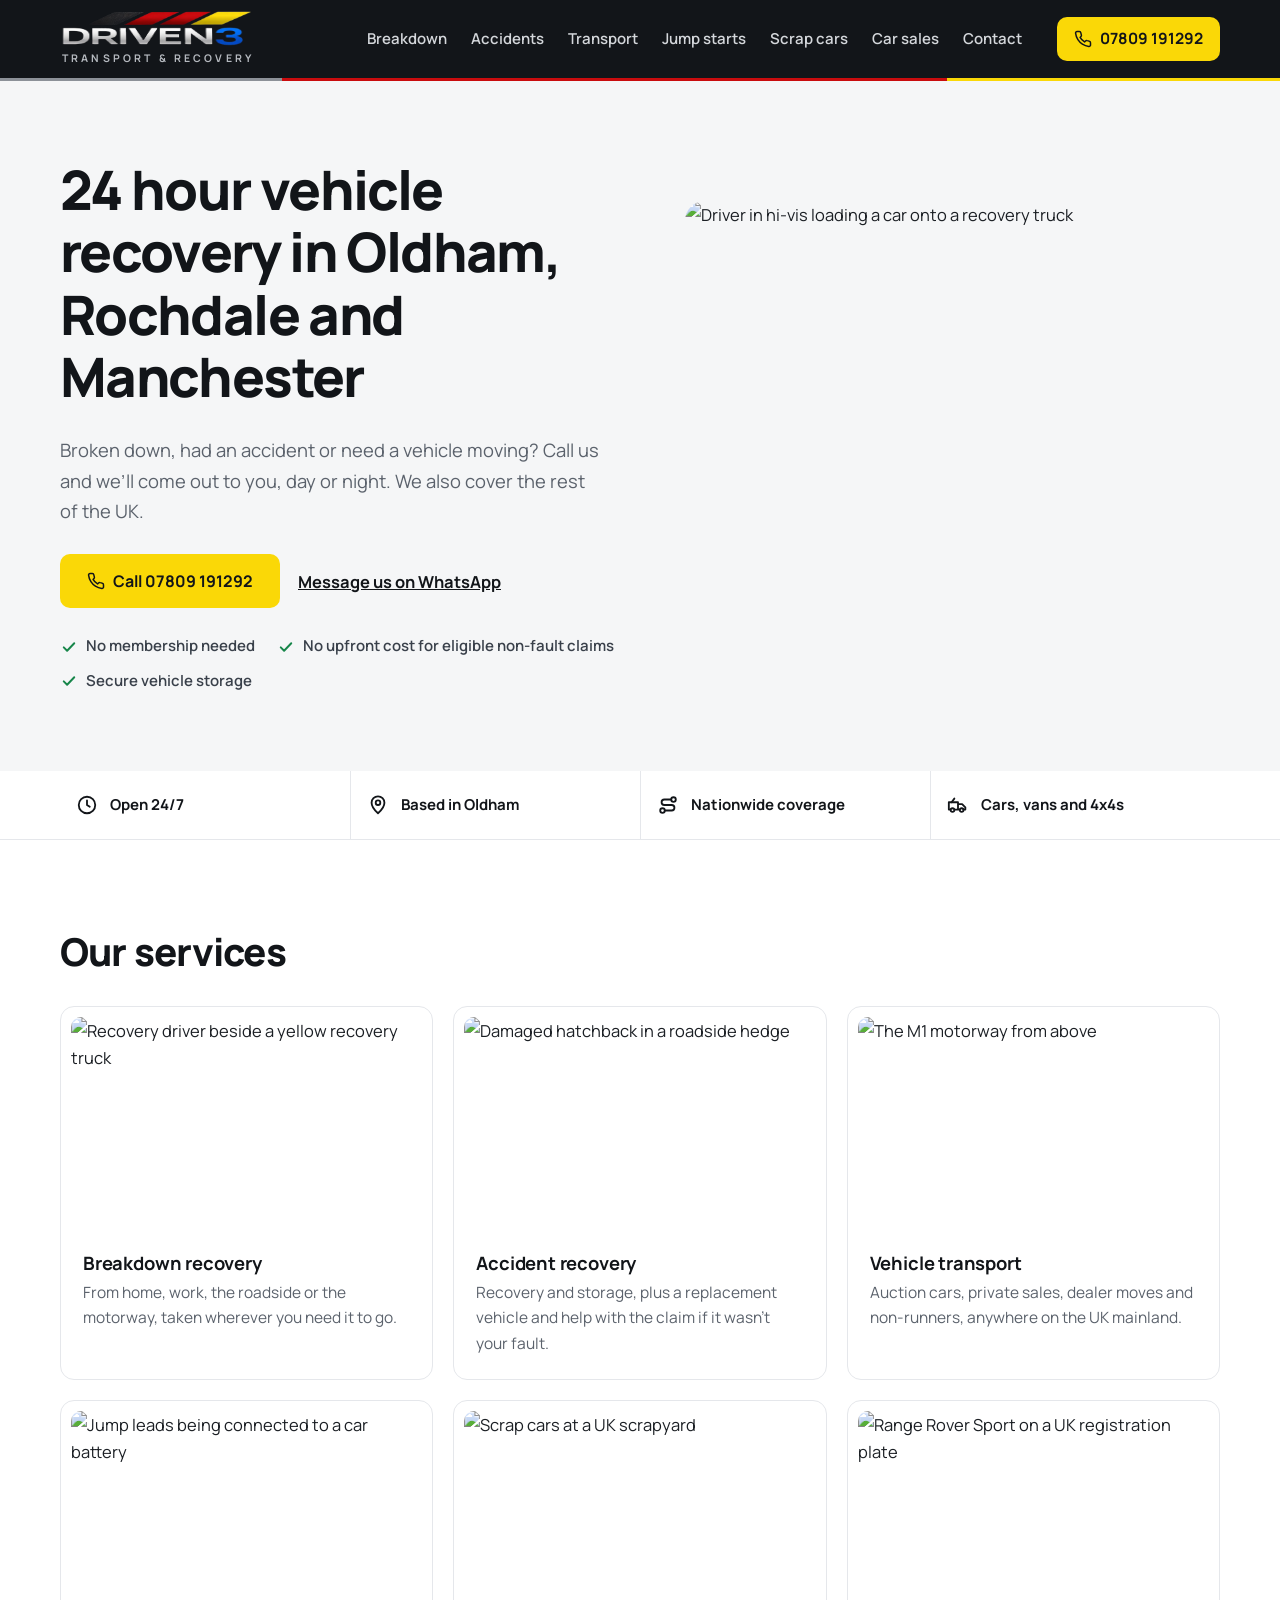
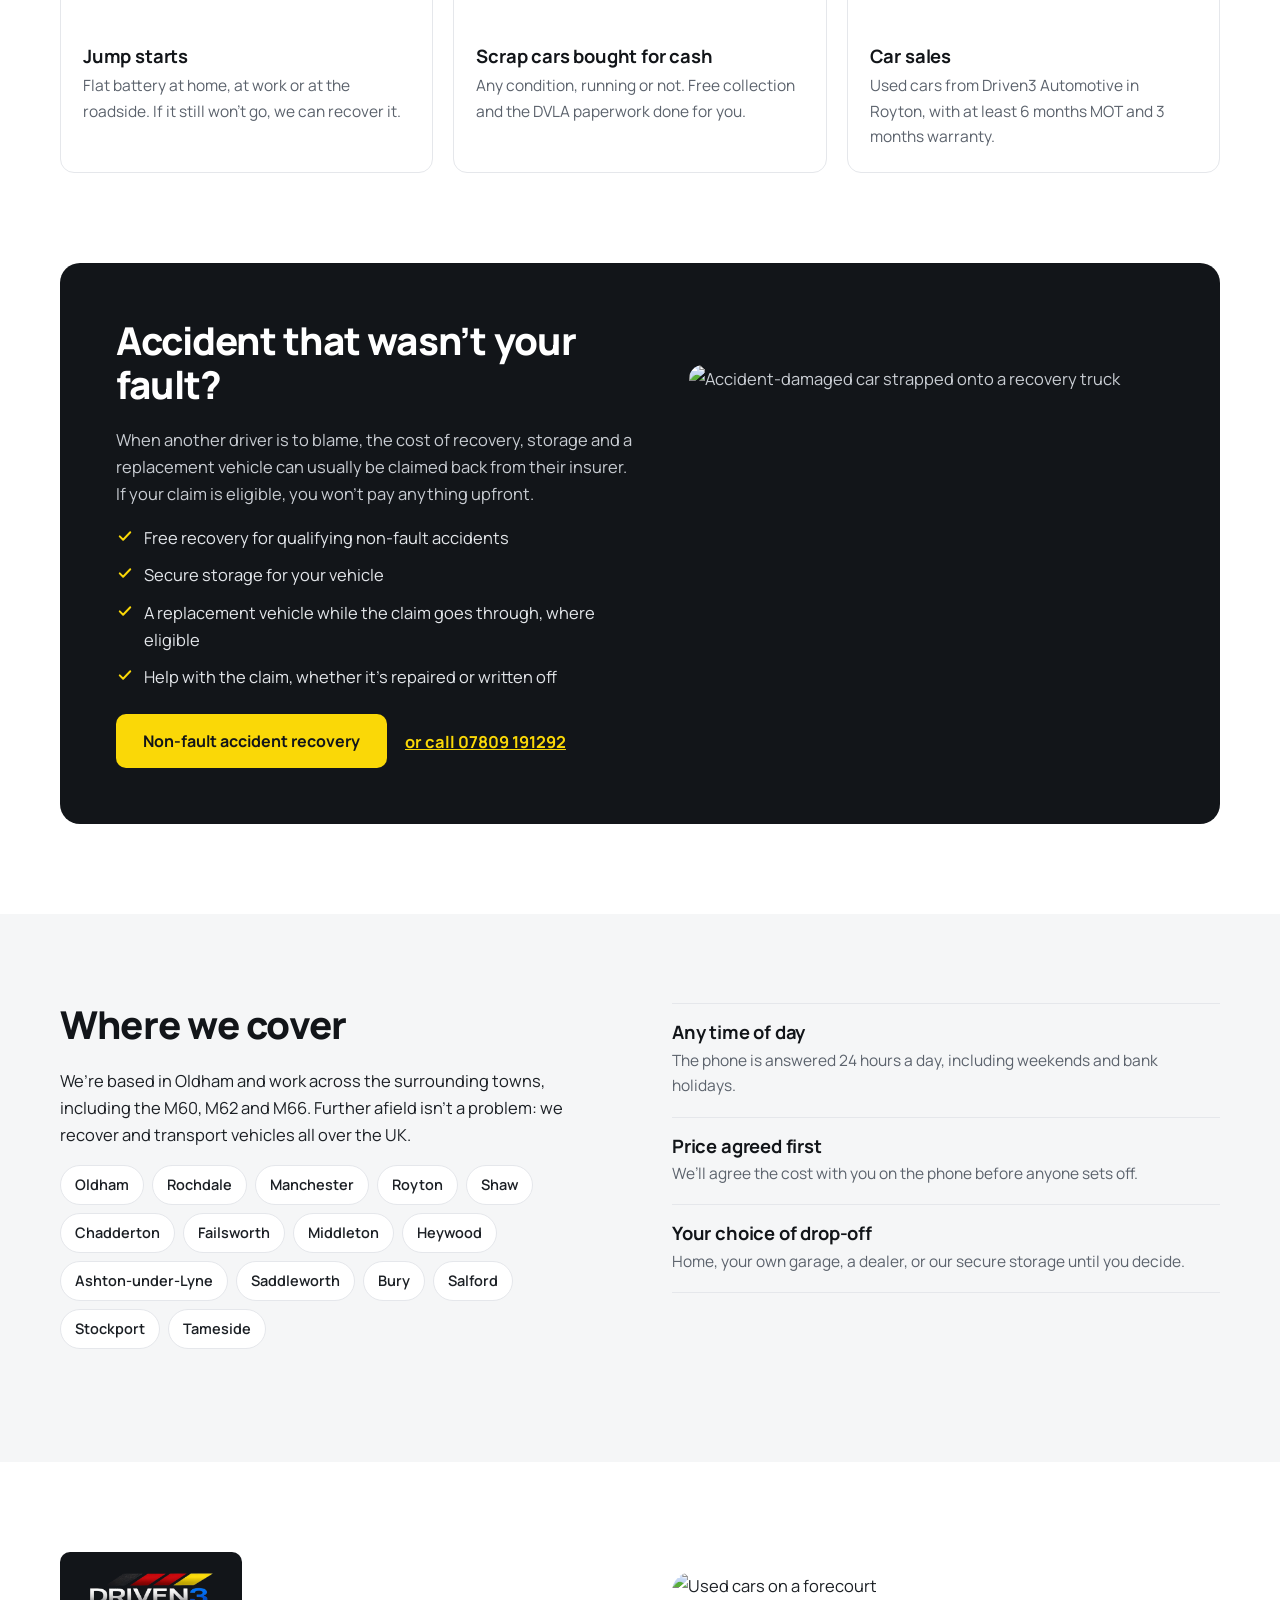
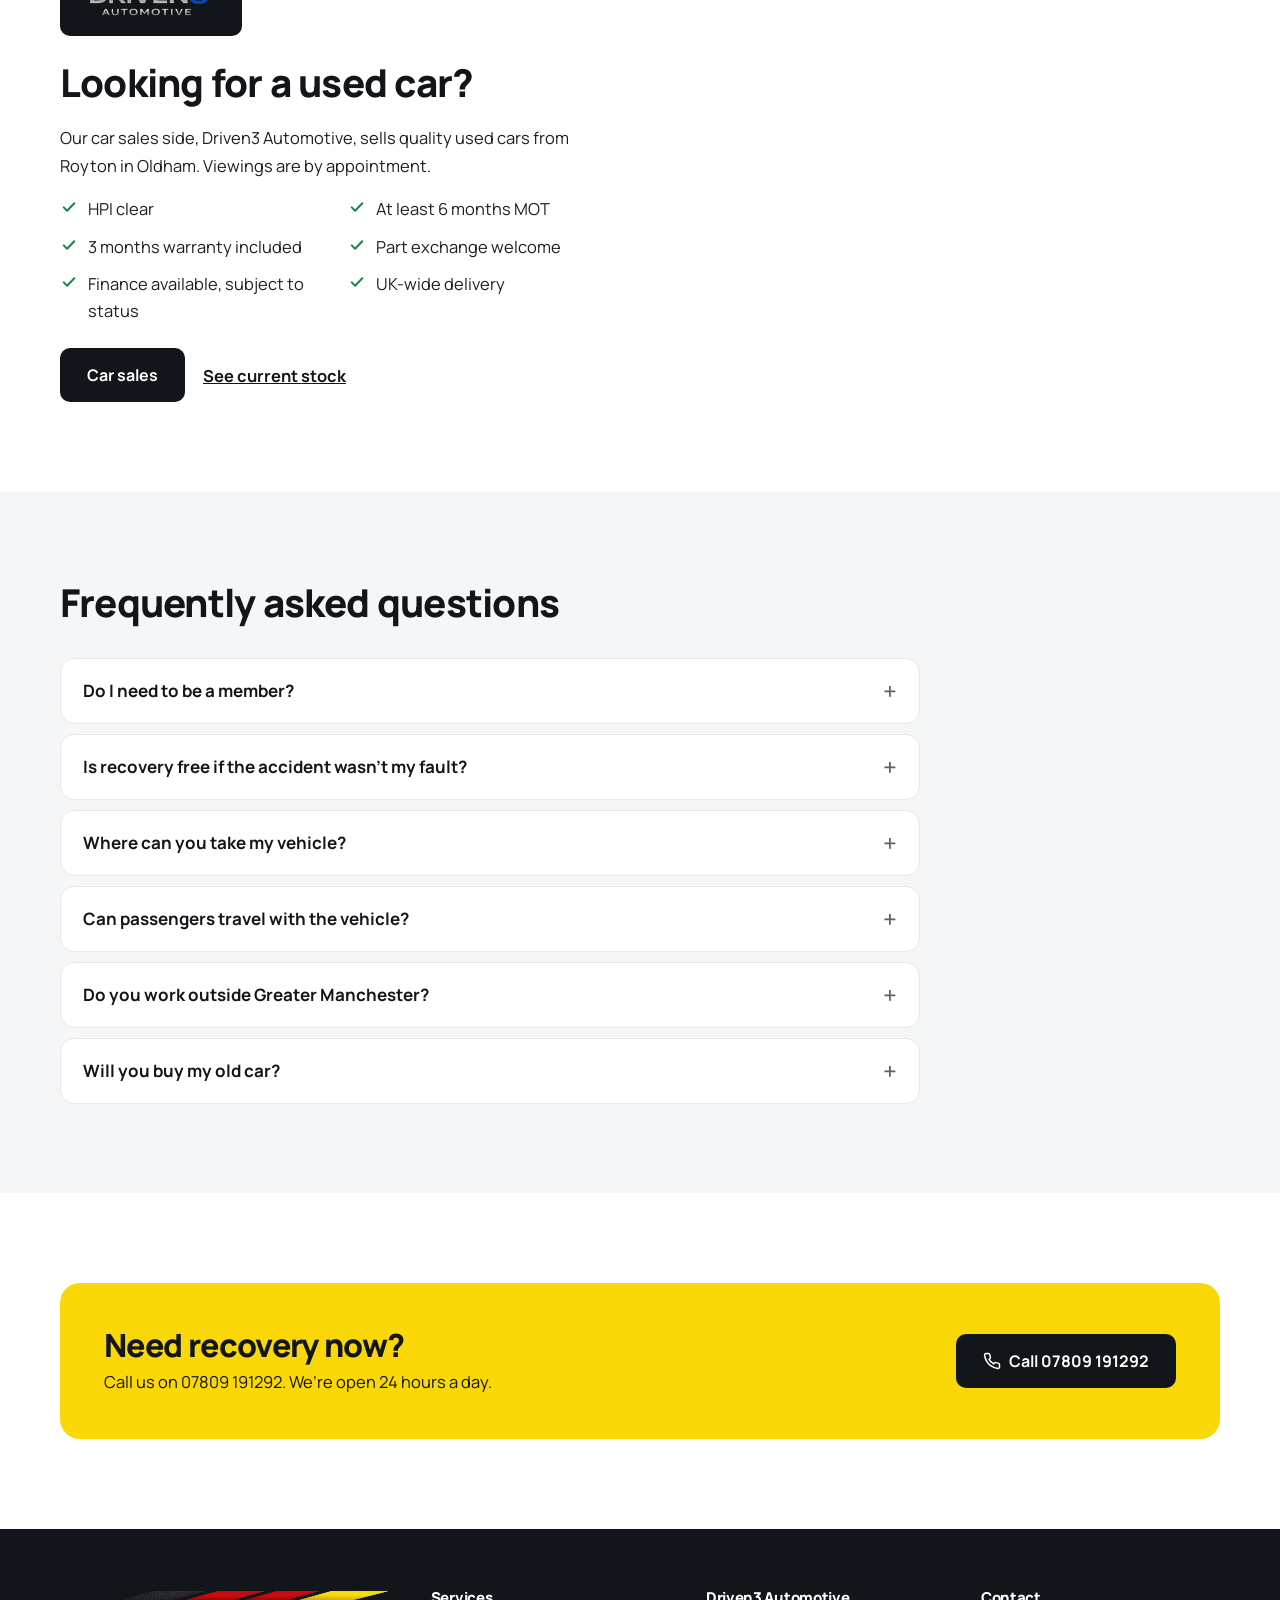
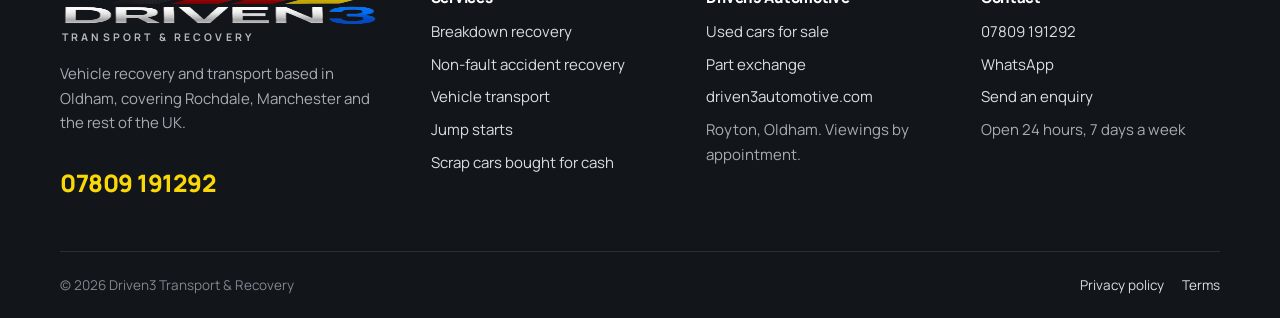
==== commit d50e5b7f: "Rebuild site for Driven3 Transport & Recovery Six service pages (breakdown, non-fault accident recov" ====
--- a/index.html
+++ b/index.html
@@ -1,430 +1,175 @@
 <!doctype html>
-<html lang="en-GB" class="no-js">
+<html lang="en-GB">
 <head>
   <meta charset="utf-8">
   <meta name="viewport" content="width=device-width, initial-scale=1">
-  <title>Driven3 Recovery — 24/7 Vehicle Recovery in Greater Manchester</title>
-  <meta name="description" content="24/7 breakdown and accident recovery across Greater Manchester and the North West. Average 31-minute arrival, fixed prices on the phone.">
-  <meta name="theme-color" content="#121314">
+  <title>Driven3 Transport &amp; Recovery | 24 Hour Recovery in Oldham, Rochdale and Manchester</title>
+  <meta name="description" content="24 hour breakdown and accident recovery, vehicle transport, jump starts and scrap car collection in Oldham, Rochdale and Manchester.">
+  <meta name="theme-color" content="#121519">
   <link rel="preconnect" href="https://fonts.googleapis.com">
   <link rel="preconnect" href="https://fonts.gstatic.com" crossorigin>
-  <link href="https://fonts.googleapis.com/css2?family=Archivo:wdth,wght@62..125,400..900&family=JetBrains+Mono:wght@400;500;600&display=swap" rel="stylesheet">
-  <link rel="stylesheet" href="assets/styles.css">
+  <link href="https://fonts.googleapis.com/css2?family=Manrope:wght@400;500;600;700;800&display=swap" rel="stylesheet">
+  <link rel="stylesheet" href="assets/site.css?v=5">
 </head>
-<body data-page="home">
+<body>
+<svg aria-hidden="true" style="display:none"><symbol id="i-phone" viewBox="0 0 24 24"><path d="M22 16.9v3a2 2 0 0 1-2.2 2 19.8 19.8 0 0 1-8.6-3.1 19.5 19.5 0 0 1-6-6A19.8 19.8 0 0 1 2.1 4.2 2 2 0 0 1 4.1 2h3a2 2 0 0 1 2 1.7c.1.9.4 1.9.7 2.8a2 2 0 0 1-.5 2.1L8.1 9.9a16 16 0 0 0 6 6l1.3-1.3a2 2 0 0 1 2.1-.4c.9.3 1.9.6 2.8.7a2 2 0 0 1 1.7 2z"/></symbol><symbol id="i-check" viewBox="0 0 24 24"><path d="M5 12.5l4.5 4.5L19 7"/></symbol><symbol id="i-menu" viewBox="0 0 24 24"><path d="M4 7h16M4 12h16M4 17h16"/></symbol><symbol id="i-pin" viewBox="0 0 24 24"><path d="M12 21s-7-6.2-7-11.5a7 7 0 0 1 14 0C19 14.8 12 21 12 21z"/><circle cx="12" cy="9.5" r="2.5"/></symbol><symbol id="i-clock" viewBox="0 0 24 24"><circle cx="12" cy="12" r="9"/><path d="M12 7v5l3 2"/></symbol><symbol id="i-chat" viewBox="0 0 24 24"><path d="M21 11.5a8.4 8.4 0 0 1-12.4 7.4L3 21l2.1-5.4A8.4 8.4 0 1 1 21 11.5z"/></symbol><symbol id="i-tow" viewBox="0 0 24 24"><path d="M2 17V9h10v8M12 11h4.5l3.5 3.5V17h-2M2 17h1.5M8.5 17h5"/><circle cx="6" cy="17.5" r="2"/><circle cx="16" cy="17.5" r="2"/><path d="M5 9l3-4"/></symbol><symbol id="i-route" viewBox="0 0 24 24"><circle cx="6" cy="18" r="2.5"/><circle cx="18" cy="6" r="2.5"/><path d="M8.5 18H16a3 3 0 0 0 0-6H8a3 3 0 0 1 0-6h7.5"/></symbol></svg>
+<a class="skip" href="#main">Skip to content</a>
+<header class="header">
+  <div class="wrap">
+    <a class="brand" href="index.html" aria-label="Driven3 Transport and Recovery, home"><img src="assets/img/driven3-mark.png" alt="Driven3" width="139" height="36"><span>TRANSPORT &amp; RECOVERY</span></a>
+    <nav class="nav" aria-label="Main"><a href="breakdown-recovery.html">Breakdown</a><a href="accident-recovery.html">Accidents</a><a href="transport.html">Transport</a><a href="jump-starts.html">Jump starts</a><a href="scrap-cars.html">Scrap cars</a><a href="car-sales.html">Car sales</a><a href="contact.html">Contact</a></nav>
+    <a class="btn btn-yellow header-call" href="tel:+447809191292"><svg class="icon" aria-hidden="true"><use href="#i-phone"/></svg>07809 191292</a>
+    <button class="menu-btn" aria-expanded="false" aria-controls="mobile-nav" aria-label="Open menu"><svg class="icon" aria-hidden="true"><use href="#i-menu"/></svg></button>
+  </div>
+  <nav class="mobile-nav" id="mobile-nav" aria-label="Mobile"><a href="breakdown-recovery.html">Breakdown recovery</a><a href="accident-recovery.html">Non-fault accident recovery</a><a href="transport.html">Vehicle transport</a><a href="jump-starts.html">Jump starts</a><a href="scrap-cars.html">Scrap cars bought for cash</a><a href="car-sales.html">Car sales</a><a href="contact.html">Contact</a><a class="btn btn-yellow btn-lg" href="tel:+447809191292"><svg class="icon" aria-hidden="true"><use href="#i-phone"/></svg>Call 07809 191292</a></nav>
+</header>
+<div class="stripe" aria-hidden="true"></div>
 <main id="main">
 
-  <!-- HERO -->
-  <section class="hero dark on-dark">
-    <div class="media-bg hero-media" aria-hidden="true">
-      <img src="https://images.unsplash.com/photo-1738101996177-13110d20a973?auto=format&fit=crop&w=2000&q=75" alt="" fetchpriority="high">
-    </div>
-    <div class="wrap hero-grid">
-      <div>
-        <span class="label">24/7 vehicle recovery · Greater Manchester &amp; the North West</span>
-        <h1 class="display h1">Broken down?<br><span class="hl">Breathe.</span><br>We've got this.</h1>
-        <p class="lede">A real person answers, gives you a fixed price, and a truck is with you in about half an hour. No membership, no call-out surprises.</p>
-        <div class="hero-ctas">
-          <a class="btn btn-amber btn-lg" data-tel href="#" data-icon="phone">Call <span class="num" data-phone></span></a>
-          <a class="btn btn-ghost btn-lg" href="pricing.html">Get an instant price</a>
-        </div>
-        <div class="hero-meta">
-          <div><strong>31 min</strong><span>Average arrival this month</span></div>
-          <div><strong>4.9 <span data-stars="5"></span></strong><span>From 380+ Google reviews</span></div>
-          <div><strong>12,400+</strong><span>Vehicles moved since 2016</span></div>
-        </div>
-      </div>
-
-      <aside class="dispatch" aria-label="Quick dispatch">
-        <div class="dispatch-head">
-          <span>Quick dispatch</span>
-          <span class="status"><span class="pulse"></span>5 trucks free</span>
-        </div>
-        <div class="dispatch-body">
-          <div>
-            <div class="field-title">What's happened? <small>TAP ONE</small></div>
-            <div class="chips">
-              <button class="chip" aria-pressed="true" data-cta="Call about a breakdown"><svg class="icon"><use href="#i-tow"/></svg>Broken down</button>
-              <button class="chip" aria-pressed="false" data-cta="Call about an accident"><svg class="icon"><use href="#i-alert"/></svg>Accident</button>
-              <button class="chip" aria-pressed="false" data-cta="Call for a tyre fitter"><svg class="icon"><use href="#i-tyre"/></svg>Flat tyre</button>
-              <button class="chip" aria-pressed="false" data-cta="Call for a jump start"><svg class="icon"><use href="#i-battery"/></svg>Dead battery</button>
-              <button class="chip" aria-pressed="false" data-cta="Call to book transport"><svg class="icon"><use href="#i-route"/></svg>Move a vehicle</button>
-              <button class="chip" aria-pressed="false" data-cta="Call to scrap a vehicle"><svg class="icon"><use href="#i-scrap"/></svg>Scrap it</button>
-            </div>
-          </div>
-          <div>
-            <div class="field-title">Where are you? <small>OPTIONAL</small></div>
-            <button class="locate js-locate" type="button">
-              <svg class="icon"><use href="#i-locate"/></svg>
-              <span><strong>Share my location</strong><small>Gives you coordinates to read out — handy on a motorway.</small></span>
-            </button>
-          </div>
-          <div class="dispatch-cta">
-            <a class="btn btn-amber btn-block" data-tel href="#" data-icon="phone"><span class="js-dispatch-cta">Call about a breakdown</span></a>
-            <p class="dispatch-alt">Can't talk? <a href="https://wa.me/447700900333">WhatsApp us a photo</a></p>
-          </div>
-        </div>
-        <div class="dispatch-foot">
-          <div><span>Next arrival est.</span><strong>~28 min</strong></div>
-          <div><span>Call-out fee</span><strong>£0</strong></div>
-        </div>
-      </aside>
-    </div>
-
-    <div class="road" aria-hidden="true">
-      <div class="road-surface"></div>
-      <svg class="truck" viewBox="0 0 640 230" fill="none">
-        <ellipse cx="320" cy="222" rx="300" ry="6" fill="#000" opacity=".5"/>
-        <!-- bed + chassis -->
-        <rect x="50" y="176" width="520" height="14" fill="#2a2d30"/>
-        <polygon points="30,160 30,176 12,176" fill="#cfcabd"/>
-        <rect x="30" y="160" width="390" height="16" fill="#e8e4d9"/>
-        <rect x="30" y="166" width="390" height="4" fill="#ffb81c"/>
-        <rect x="414" y="104" width="10" height="56" fill="#2a2d30"/>
-        <!-- car on the bed -->
-        <path d="M58 150V134q0-10 12-12l60-8 46-28q10-6 24-6h86q14 0 26 10l32 24 26 6q10 3 10 14v16q0 4-4 4H62q-4 0-4-4z" fill="#5b6570"/>
-        <path d="M150 112l32-20q6-4 14-4h42v24z" fill="#26292c"/>
-        <path d="M246 88h38q10 0 18 7l20 17h-76z" fill="#26292c"/>
-        <path d="M58 136h322" stroke="#4a535c" stroke-width="2"/>
-        <circle cx="110" cy="148" r="14" fill="#121314"/><circle cx="110" cy="148" r="6" fill="#8b9096"/>
-        <circle cx="330" cy="148" r="14" fill="#121314"/><circle cx="330" cy="148" r="6" fill="#8b9096"/>
-        <path d="M98 152l-14 8M342 152l14 8" stroke="#ffb81c" stroke-width="2.5"/>
-        <!-- cab -->
-        <path d="M430 190V98q0-22 22-22h78q16 0 26 14l38 56q8 10 8 24v20z" fill="#f3f0e9"/>
-        <path d="M508 88h20q10 0 17 10l29 42h-66z" fill="#26292c"/>
-        <path d="M522 94l22 32" stroke="#fff" stroke-opacity=".15" stroke-width="5"/>
-        <path d="M500 90v92" stroke="#000" stroke-opacity=".15" stroke-width="2"/>
-        <rect x="486" y="148" width="10" height="3" rx="1.5" fill="#2a2d30"/>
-        <rect x="430" y="158" width="172" height="6" fill="#ffb81c"/>
-        <text x="446" y="132" font-family="Archivo, sans-serif" font-weight="900" font-size="26" fill="#121314" style="font-stretch:62%;font-variation-settings:'wdth' 62">D3</text>
-        <rect x="590" y="176" width="18" height="14" rx="3" fill="#2a2d30"/>
-        <rect x="594" y="150" width="8" height="9" rx="2" fill="#ffe9a8"/>
-        <rect class="beacon" x="456" y="66" width="46" height="10" rx="3" fill="#ffb81c"/>
-        <!-- wheels -->
-        <g class="wheel"><circle cx="110" cy="196" r="24" fill="#121314"/><circle cx="110" cy="196" r="11" fill="#5b5e62"/><path d="M110 185v22M99 196h22" stroke="#121314" stroke-width="3"/></g>
-        <g class="wheel"><circle cx="170" cy="196" r="24" fill="#121314"/><circle cx="170" cy="196" r="11" fill="#5b5e62"/><path d="M170 185v22M159 196h22" stroke="#121314" stroke-width="3"/></g>
-        <g class="wheel"><circle cx="530" cy="196" r="24" fill="#121314"/><circle cx="530" cy="196" r="11" fill="#5b5e62"/><path d="M530 185v22M519 196h22" stroke="#121314" stroke-width="3"/></g>
-      </svg>
-    </div>
-  </section>
-
-  <!-- TRUST -->
-  <section class="trust" aria-label="Why people trust us">
-    <div class="wrap">
-      <ul>
-        <li><svg class="icon"><use href="#i-shield"/></svg>Fully insured, £1m goods-in-transit</li>
-        <li><svg class="icon"><use href="#i-weight"/></svg>Any vehicle up to 3.5 tonnes</li>
-        <li><svg class="icon"><use href="#i-card"/></svg>Card, cash or bank transfer</li>
-        <li><svg class="icon"><use href="#i-check"/></svg>No membership needed — ever</li>
+<section class="hero">
+  <div class="wrap hero-grid">
+    <div>
+      <h1>24 hour vehicle recovery in Oldham, Rochdale and Manchester</h1>
+      <p class="intro">Broken down, had an accident or need a vehicle moving? Call us and we’ll come out to you, day or night. We also cover the rest of the UK.</p>
+      <div class="btn-row"><a class="btn btn-yellow btn-lg" href="tel:+447809191292"><svg class="icon" aria-hidden="true"><use href="#i-phone"/></svg>Call 07809 191292</a><a class="alt-link" href="https://wa.me/447809191292">Message us on WhatsApp</a></div>
+      <ul class="hero-list">
+        <li><svg class="icon" aria-hidden="true"><use href="#i-check"/></svg>No membership needed</li>
+        <li><svg class="icon" aria-hidden="true"><use href="#i-check"/></svg>No upfront cost for eligible non-fault claims</li>
+        <li><svg class="icon" aria-hidden="true"><use href="#i-check"/></svg>Secure vehicle storage</li>
       </ul>
     </div>
-  </section>
+    <img src="https://images.unsplash.com/photo-1738101996177-13110d20a973?auto=format&fit=crop&w=1400&q=75" alt="Driver in hi-vis loading a car onto a recovery truck" fetchpriority="high">
+  </div>
+</section>
+<section class="facts" aria-label="Key information">
+  <div class="wrap">
+    <ul>
+      <li><svg class="icon" aria-hidden="true"><use href="#i-clock"/></svg>Open 24/7</li>
+      <li><svg class="icon" aria-hidden="true"><use href="#i-pin"/></svg>Based in Oldham</li>
+      <li><svg class="icon" aria-hidden="true"><use href="#i-route"/></svg>Nationwide coverage</li>
+      <li><svg class="icon" aria-hidden="true"><use href="#i-tow"/></svg>Cars, vans and 4x4s</li>
+    </ul>
+  </div>
+</section>
 
-  <!-- SERVICES -->
-  <section class="section" id="services">
-    <div class="wrap services-layout">
-      <div class="services-intro reveal">
-        <span class="label">What we do</span>
-        <h2 class="display h2">Everything that gets you off the hard shoulder.</h2>
-        <p class="lede">One number for all of it. Whatever's gone wrong, the person who answers can sort it — no transfers, no call centre.</p>
-        <div><a class="link-arrow" href="services.html">See every service in detail <svg class="icon"><use href="#i-arrow"/></svg></a></div>
+<section class="section">
+  <div class="wrap">
+    <div class="section-intro"><h2>Our services</h2></div>
+    <div class="cards">
+      <article class="card"><img src="https://images.unsplash.com/photo-1738101996181-f4503ebaec70?auto=format&fit=crop&w=800&q=75" alt="Recovery driver beside a yellow recovery truck" loading="lazy"><div class="card-body"><h3><a href="breakdown-recovery.html">Breakdown recovery</a></h3><p>From home, work, the roadside or the motorway, taken wherever you need it to go.</p></div></article>
+      <article class="card"><img src="https://images.pexels.com/photos/11985979/pexels-photo-11985979.jpeg?auto=compress&cs=tinysrgb&w=800" alt="Damaged hatchback in a roadside hedge" loading="lazy"><div class="card-body"><h3><a href="accident-recovery.html">Accident recovery</a></h3><p>Recovery and storage, plus a replacement vehicle and help with the claim if it wasn’t your fault.</p></div></article>
+      <article class="card"><img src="https://images.pexels.com/photos/29512527/pexels-photo-29512527.jpeg?auto=compress&cs=tinysrgb&w=800" alt="The M1 motorway from above" loading="lazy"><div class="card-body"><h3><a href="transport.html">Vehicle transport</a></h3><p>Auction cars, private sales, dealer moves and non-runners, anywhere on the UK mainland.</p></div></article>
+      <article class="card"><img src="https://images.pexels.com/photos/5572265/pexels-photo-5572265.jpeg?auto=compress&cs=tinysrgb&w=800" alt="Jump leads being connected to a car battery" loading="lazy"><div class="card-body"><h3><a href="jump-starts.html">Jump starts</a></h3><p>Flat battery at home, at work or at the roadside. If it still won’t go, we can recover it.</p></div></article>
+      <article class="card"><img src="https://images.pexels.com/photos/40726499/pexels-photo-40726499.jpeg?auto=compress&cs=tinysrgb&w=800" alt="Scrap cars at a UK scrapyard" loading="lazy"><div class="card-body"><h3><a href="scrap-cars.html">Scrap cars bought for cash</a></h3><p>Any condition, running or not. Free collection and the DVLA paperwork done for you.</p></div></article>
+      <article class="card"><img src="https://images.pexels.com/photos/12606542/pexels-photo-12606542.jpeg?auto=compress&cs=tinysrgb&w=800" alt="Range Rover Sport on a UK registration plate" loading="lazy"><div class="card-body"><h3><a href="car-sales.html">Car sales</a></h3><p>Used cars from Driven3 Automotive in Royton, with at least 6 months MOT and 3 months warranty.</p></div></article>
+    </div>
+  </div>
+</section>
+
+<section class="section" style="padding-top:0">
+  <div class="wrap">
+    <div class="highlight">
+      <div>
+        <h2>Accident that wasn’t your fault?</h2>
+        <p>When another driver is to blame, the cost of recovery, storage and a replacement vehicle can usually be claimed back from their insurer. If your claim is eligible, you won’t pay anything upfront.</p>
+        <ul class="ticks"><li><svg class="icon" aria-hidden="true"><use href="#i-check"/></svg><span>Free recovery for qualifying non-fault accidents</span></li><li><svg class="icon" aria-hidden="true"><use href="#i-check"/></svg><span>Secure storage for your vehicle</span></li><li><svg class="icon" aria-hidden="true"><use href="#i-check"/></svg><span>A replacement vehicle while the claim goes through, where eligible</span></li><li><svg class="icon" aria-hidden="true"><use href="#i-check"/></svg><span>Help with the claim, whether it’s repaired or written off</span></li></ul>
+        <div class="btn-row"><a class="btn btn-yellow btn-lg" href="accident-recovery.html">Non-fault accident recovery</a><a class="alt-link" href="tel:+447809191292">or call 07809 191292</a></div>
       </div>
+      <img src="https://images.unsplash.com/photo-1673187139211-1e7ec3dd60ec?auto=format&fit=crop&w=1100&q=75" alt="Accident-damaged car strapped onto a recovery truck" loading="lazy">
+    </div>
+  </div>
+</section>
 
-      <div class="svc-list reveal">
-        <a class="svc-row" href="services.html#breakdown">
-          <span class="svc-num">01</span>
-          <h3>Breakdown recovery</h3>
-          <span class="svc-price">from £75</span>
-          <p>Home, work or roadside. We'll try a fix on the spot first, and if it can't be fixed we'll take you and the car wherever you need.</p>
-          <span class="svc-thumb"><img src="https://images.unsplash.com/photo-1760555960753-df6dca823f7d?auto=format&fit=crop&w=480&h=360&q=70" alt="Driver checking a car engine at night" loading="lazy"><span class="svc-go"><svg class="icon"><use href="#i-arrow"/></svg></span></span>
-        </a>
-        <a class="svc-row" href="services.html#accident">
-          <span class="svc-num">02</span>
-          <h3>Accident recovery</h3>
-          <span class="svc-price">from £95</span>
-          <p>Safe, careful recovery after a collision — whatever state the vehicle's in. We'll liaise with your insurer so you don't have to.</p>
-          <span class="svc-thumb"><img src="https://images.unsplash.com/photo-1673187139211-1e7ec3dd60ec?auto=format&fit=crop&w=480&h=360&q=70" alt="Damaged red car loaded on a flatbed" loading="lazy"><span class="svc-go"><svg class="icon"><use href="#i-arrow"/></svg></span></span>
-        </a>
-        <a class="svc-row" href="services.html#tyres">
-          <span class="svc-num">03</span>
-          <h3>Mobile tyre fitting</h3>
-          <span class="svc-price">from £55</span>
-          <p>Puncture or blowout? We carry common sizes on the van and fit them where you've stopped, including locking wheel nut removal.</p>
-          <span class="svc-thumb"><img src="https://images.unsplash.com/photo-1543618208-03ccf87da0ef?auto=format&fit=crop&w=480&h=360&q=70" alt="Technician fitting a wheel" loading="lazy"><span class="svc-go"><svg class="icon"><use href="#i-arrow"/></svg></span></span>
-        </a>
-        <a class="svc-row" href="services.html#jumpstart">
-          <span class="svc-num">04</span>
-          <h3>Jump starts</h3>
-          <span class="svc-price">from £45</span>
-          <p>Flat battery on a cold morning? We'll get you started, test your charging system and tell you honestly if the battery's on its way out.</p>
-          <span class="svc-thumb"><img src="https://images.unsplash.com/photo-1535190458486-5fc153d35688?auto=format&fit=crop&w=480&h=360&q=70" alt="Jump leads clamped to a battery" loading="lazy"><span class="svc-go"><svg class="icon"><use href="#i-arrow"/></svg></span></span>
-        </a>
-        <a class="svc-row" href="services.html#transport">
-          <span class="svc-num">05</span>
-          <h3>Vehicle transport</h3>
-          <span class="svc-price">from £90</span>
-          <p>Planned moves for auctions, garages, project cars and private sales. Anywhere on the UK mainland, with photo updates on the way.</p>
-          <span class="svc-thumb"><img src="https://images.unsplash.com/photo-1761917904658-2a9ecb84a169?auto=format&fit=crop&w=480&h=360&q=70" alt="Car transporter on the road" loading="lazy"><span class="svc-go"><svg class="icon"><use href="#i-arrow"/></svg></span></span>
-        </a>
-        <a class="svc-row" href="services.html#scrap">
-          <span class="svc-num">06</span>
-          <h3>Scrap collection</h3>
-          <span class="svc-price">we pay you</span>
-          <p>Free collection and a fair price for end-of-life vehicles, with a Certificate of Destruction sent to you and the DVLA.</p>
-          <span class="svc-thumb"><img src="https://images.unsplash.com/photo-1693925380766-830b8062495d?auto=format&fit=crop&w=480&h=360&q=70" alt="Rows of end-of-life cars at a scrapyard" loading="lazy"><span class="svc-go"><svg class="icon"><use href="#i-arrow"/></svg></span></span>
-        </a>
+<section class="section alt">
+  <div class="wrap two-col top">
+    <div>
+      <h2>Where we cover</h2>
+      <p>We’re based in Oldham and work across the surrounding towns, including the M60, M62 and M66. Further afield isn’t a problem: we recover and transport vehicles all over the UK.</p>
+      <ul class="areas-list"><li>Oldham</li><li>Rochdale</li><li>Manchester</li><li>Royton</li><li>Shaw</li><li>Chadderton</li><li>Failsworth</li><li>Middleton</li><li>Heywood</li><li>Ashton-under-Lyne</li><li>Saddleworth</li><li>Bury</li><li>Salford</li><li>Stockport</li><li>Tameside</li></ul>
+    </div>
+    <div class="notes">
+      <div><h3>Any time of day</h3><p>The phone is answered 24 hours a day, including weekends and bank holidays.</p></div>
+      <div><h3>Price agreed first</h3><p>We’ll agree the cost with you on the phone before anyone sets off.</p></div>
+      <div><h3>Your choice of drop-off</h3><p>Home, your own garage, a dealer, or our secure storage until you decide.</p></div>
+    </div>
+  </div>
+</section>
+
+<section class="section">
+  <div class="wrap two-col">
+    <div>
+      <div class="logo-plate"><img src="assets/img/driven3-logo.png" alt="Driven3 Automotive" width="150" height="60"></div>
+      <h2>Looking for a used car?</h2>
+      <p>Our car sales side, Driven3 Automotive, sells quality used cars from Royton in Oldham. Viewings are by appointment.</p>
+      <ul class="ticks cols"><li><svg class="icon" aria-hidden="true"><use href="#i-check"/></svg><span>HPI clear</span></li><li><svg class="icon" aria-hidden="true"><use href="#i-check"/></svg><span>At least 6 months MOT</span></li><li><svg class="icon" aria-hidden="true"><use href="#i-check"/></svg><span>3 months warranty included</span></li><li><svg class="icon" aria-hidden="true"><use href="#i-check"/></svg><span>Part exchange welcome</span></li><li><svg class="icon" aria-hidden="true"><use href="#i-check"/></svg><span>Finance available, subject to status</span></li><li><svg class="icon" aria-hidden="true"><use href="#i-check"/></svg><span>UK-wide delivery</span></li></ul>
+      <div class="btn-row"><a class="btn btn-dark btn-lg" href="car-sales.html">Car sales</a><a class="alt-link" href="https://www.driven3automotive.com" target="_blank" rel="noopener">See current stock</a></div>
+    </div>
+    <img class="photo photo-first" src="https://images.pexels.com/photos/28928971/pexels-photo-28928971.jpeg?auto=compress&cs=tinysrgb&w=1100" alt="Used cars on a forecourt" loading="lazy">
+  </div>
+</section>
+
+<section class="section alt">
+  <div class="wrap">
+    <div class="section-intro"><h2>Frequently asked questions</h2></div>
+    <div class="faq">
+      <details><summary>Do I need to be a member?</summary><p>No. There’s no membership or subscription. Call us when you need us.</p></details>
+      <details><summary>Is recovery free if the accident wasn’t my fault?</summary><p>For eligible non-fault claims, recovery, storage and replacement vehicle costs may be recovered from the at-fault driver’s insurer, so you don’t pay upfront. It depends on liability and the details of the claim. Give us a call and we’ll go through it with you.</p></details>
+      <details><summary>Where can you take my vehicle?</summary><p>Home, your own garage, a dealer or our secure storage.</p></details>
+      <details><summary>Can passengers travel with the vehicle?</summary><p>Usually, yes. Let us know how many of you there are when you call.</p></details>
+      <details><summary>Do you work outside Greater Manchester?</summary><p>Yes. Most of our work is around Oldham, Rochdale and Manchester, but we recover and transport vehicles all over the UK.</p></details>
+      <details><summary>Will you buy my old car?</summary><p>If it’s scrap, yes, in any condition. If it’s in good condition, Driven3 Automotive may take it in part exchange.</p></details>
+    </div>
+  </div>
+</section>
+<section class="call-band after-alt">
+  <div class="wrap"><div class="inner">
+    <div><h2>Need recovery now?</h2><p>Call us on 07809 191292. We’re open 24 hours a day.</p></div>
+    <a class="btn btn-dark btn-lg" href="tel:+447809191292"><svg class="icon" aria-hidden="true"><use href="#i-phone"/></svg>Call 07809 191292</a>
+  </div></div>
+</section>
+
+</main>
+<footer class="footer">
+  <div class="wrap">
+    <div class="footer-grid">
+      <div>
+        <a class="brand" href="index.html" aria-label="Driven3 Transport and Recovery, home"><img src="assets/img/driven3-mark.png" alt="Driven3" width="139" height="36"><span>TRANSPORT &amp; RECOVERY</span></a>
+        <p style="margin-top:16px">Vehicle recovery and transport based in Oldham, covering Rochdale, Manchester and the rest of the UK.</p>
+        <a class="phone" href="tel:+447809191292">07809 191292</a>
+      </div>
+      <div>
+        <h4>Services</h4>
+        <ul><li><a href="breakdown-recovery.html">Breakdown recovery</a></li><li><a href="accident-recovery.html">Non-fault accident recovery</a></li><li><a href="transport.html">Vehicle transport</a></li><li><a href="jump-starts.html">Jump starts</a></li><li><a href="scrap-cars.html">Scrap cars bought for cash</a></li></ul>
+      </div>
+      <div>
+        <h4>Driven3 Automotive</h4>
+        <ul>
+          <li><a href="car-sales.html">Used cars for sale</a></li>
+          <li><a href="car-sales.html#part-exchange">Part exchange</a></li>
+          <li><a href="https://www.driven3automotive.com" target="_blank" rel="noopener">driven3automotive.com</a></li>
+          <li>Royton, Oldham. Viewings by appointment.</li>
+        </ul>
+      </div>
+      <div>
+        <h4>Contact</h4>
+        <ul>
+          <li><a href="tel:+447809191292">07809 191292</a></li>
+          <li><a href="https://wa.me/447809191292">WhatsApp</a></li>
+          <li><a href="contact.html">Send an enquiry</a></li>
+          <li>Open 24 hours, 7 days a week</li>
+        </ul>
       </div>
     </div>
-  </section>
-
-  <!-- PROCESS -->
-  <section class="section dark on-dark has-media">
-    <div class="media-bg process-media" aria-hidden="true">
-      <img src="https://images.unsplash.com/photo-1757372430145-7e56b7da4a47?auto=format&fit=crop&w=2000&q=70" alt="" loading="lazy">
+    <div class="footer-bottom">
+      <span>&copy; 2026 Driven3 Transport &amp; Recovery</span>
+      <nav aria-label="Legal"><a href="#">Privacy policy</a><a href="#">Terms</a></nav>
     </div>
-    <div class="wrap">
-      <div class="section-head split reveal">
-        <div style="display:grid;gap:18px">
-          <span class="label">How it works</span>
-          <h2 class="display h2">From call to kerb.</h2>
-        </div>
-        <p class="lede">Four steps, and you only have to do the first one.</p>
-      </div>
-      <ol class="process reveal">
-        <li class="step">
-          <time>00:00</time>
-          <h3 class="display h3">You call</h3>
-          <p>A real person picks up. Tell us where you are and what's happened — rough is fine.</p>
-        </li>
-        <li class="step">
-          <time>00:02</time>
-          <h3 class="display h3">Fixed price &amp; ETA</h3>
-          <p>We quote before we set off and text you the driver's name and live arrival time.</p>
-        </li>
-        <li class="step">
-          <time>≈ 00:30</time>
-          <h3 class="display h3">We arrive</h3>
-          <p>We make the scene safe, check the vehicle and fix it on the spot if we can.</p>
-        </li>
-        <li class="step">
-          <time>After</time>
-          <h3 class="display h3">Wherever you need</h3>
-          <p>Home, your garage, or our secure yard. You ride with us in the cab.</p>
-        </li>
-      </ol>
-    </div>
-  </section>
-
-  <!-- PROOF -->
-  <section class="section">
-    <div class="wrap proof">
-      <div class="reveal">
-        <figure class="photo-frame" style="margin:0">
-          <img src="https://images.unsplash.com/photo-1738101996181-f4503ebaec70?auto=format&fit=crop&w=1100&q=75" alt="Recovery driver in hi-vis walking to a yellow recovery truck" loading="lazy">
-          <div class="photo-stat"><strong>31 min</strong><span>Average time from your call to our truck arriving — 1,140 call-outs in September 2026.</span></div>
-          <span class="tape"></span>
-        </figure>
-      </div>
-      <div class="proof-copy reveal">
-        <span class="label">Why Driven3</span>
-        <h2 class="display h2">Local drivers. Not a call centre.</h2>
-        <p class="lede">We started in 2016 with one truck and a phone that never went to voicemail. Nine trucks later, that hasn't changed — the person you speak to is in Oldham, knows the roads, and can see where every driver is.</p>
-        <div class="stat-grid">
-          <div><strong>24/7/365</strong><span>Including Christmas Day</span></div>
-          <div><strong>9 trucks</strong><span>Spread across the region</span></div>
-          <div><strong>3 rings</strong><span>Average time to answer</span></div>
-          <div><strong>£0</strong><span>Hidden fees, ever</span></div>
-        </div>
-        <div><a class="link-arrow" href="about.html">Meet the team <svg class="icon"><use href="#i-arrow"/></svg></a></div>
-      </div>
-    </div>
-  </section>
-
-  <!-- ON THE JOB -->
-  <section class="section-tight">
-    <div class="wrap">
-      <div class="section-head split reveal">
-        <div style="display:grid;gap:18px">
-          <span class="label">On the job</span>
-          <h2 class="display h2">Careful with every car.</h2>
-        </div>
-        <p class="lede">Wheel straps, never chassis hooks. Photos at pick-up and drop-off. Every vehicle handled like it's ours.</p>
-      </div>
-      <div class="gallery reveal">
-        <figure><img src="https://images.unsplash.com/photo-1686966933735-305bd8fe0a77?auto=format&fit=crop&w=1200&q=75" alt="Blue car being winched onto a flatbed recovery truck" loading="lazy"><figcaption>Winch-on · Salford</figcaption></figure>
-        <figure><img src="https://images.unsplash.com/photo-1645445522156-9ac06bc7a767?auto=format&fit=crop&w=700&q=70" alt="Technician changing a tyre" loading="lazy"><figcaption>Tyre swap · Trafford</figcaption></figure>
-        <figure><img src="https://images.unsplash.com/photo-1730514784243-f0e7f09c9f50?auto=format&fit=crop&w=700&q=70" alt="Recovery truck carrying a car on the road" loading="lazy"><figcaption>En route · M62</figcaption></figure>
-        <figure><img src="https://images.unsplash.com/photo-1775590766345-c117265f0c1b?auto=format&fit=crop&w=700&q=70" alt="Mechanic working on a car engine with a wrench" loading="lazy"><figcaption>Roadside fix · Bury</figcaption></figure>
-        <figure><img src="https://images.unsplash.com/photo-1764200458388-65c4b0c19a95?auto=format&fit=crop&w=700&q=70" alt="Car strapped down on a flatbed truck" loading="lazy"><figcaption>Strapped &amp; safe</figcaption></figure>
-      </div>
-    </div>
-  </section>
-
-  <!-- COVERAGE -->
-  <section class="section paper-2">
-    <div class="wrap coverage">
-      <div class="map-card reveal">
-        <svg viewBox="0 0 500 430" role="img" aria-label="Map of our coverage area centred on Oldham">
-          <g stroke="#34383c" stroke-width="3" fill="none" stroke-linecap="round">
-            <path d="M60 285C110 270 170 230 215 205S320 200 360 190 400 140 420 120"/>
-            <path d="M140 400L138 290 140 215 120 120 110 30"/>
-            <path d="M200 215L178 200 120 125"/>
-            <circle cx="232" cy="240" r="34"/>
-          </g>
-          <g font-family="JetBrains Mono, monospace" font-size="10" fill="#5d6166">
-            <text x="392" y="168">M62</text><text x="146" y="380">M6</text><text x="158" y="160">M61</text><text x="268" y="262">M60</text>
-          </g>
-          <circle class="ring" cx="262" cy="222" r="60"/>
-          <circle class="ring" cx="262" cy="222" r="125"/>
-          <circle class="ring" cx="262" cy="222" r="195"/>
-          <g fill="#cfcdc6">
-            <circle cx="232" cy="240" r="4"/><circle cx="262" cy="188" r="3.5"/><circle cx="178" cy="200" r="3.5"/>
-            <circle cx="215" cy="190" r="3.5"/><circle cx="262" cy="282" r="3.5"/><circle cx="140" cy="215" r="3.5"/>
-            <circle cx="138" cy="290" r="3.5"/><circle cx="360" cy="195" r="3.5"/><circle cx="350" cy="150" r="3.5"/>
-            <circle cx="112" cy="118" r="3.5"/><circle cx="165" cy="140" r="3.5"/><circle cx="60" cy="285" r="3.5"/>
-            <circle cx="420" cy="120" r="3.5"/><circle cx="270" cy="340" r="3.5"/>
-          </g>
-          <text class="town-label" x="200" y="258">Manchester</text>
-          <text class="town-label" x="270" y="184">Rochdale</text>
-          <text class="town-label" x="150" y="194">Bolton</text>
-          <text class="town-label" x="204" y="182">Bury</text>
-          <text class="town-label" x="270" y="290">Stockport</text>
-          <text class="town-label" x="104" y="210">Wigan</text>
-          <text class="town-label" x="90" y="306">Warrington</text>
-          <text class="town-label" x="368" y="208">Huddersfield</text>
-          <text class="town-label" x="358" y="146">Halifax</text>
-          <text class="town-label" x="72" y="112">Preston</text>
-          <text class="town-label" x="172" y="136">Blackburn</text>
-          <text class="town-label" x="30" y="302">Liverpool</text>
-          <text class="town-label" x="428" y="116">Leeds</text>
-          <text class="town-label" x="278" y="344">Macclesfield</text>
-          <circle cx="262" cy="222" r="14" fill="#ffb81c" opacity=".2"/>
-          <circle cx="262" cy="222" r="7" fill="#ffb81c"/>
-          <text class="town-label hq" x="274" y="226">OLDHAM · HQ</text>
-        </svg>
-        <div class="map-legend"><span><i style="background:#ffb81c"></i>Yard</span><span><i style="border:1px dashed #ffb81c"></i>≈ 15 / 30 / 50 min</span></div>
-      </div>
-      <div class="reveal" style="display:grid;gap:22px">
-        <span class="label">Coverage</span>
-        <h2 class="display h2">Based in Oldham. On every motorway that matters.</h2>
-        <p class="lede">Trucks are parked up across the region overnight, so the closest one comes — not the one at the yard.</p>
-        <ul class="eta-list">
-          <li>Manchester &amp; Salford <span class="eta"><span class="eta-bar"><i style="width:30%"></i></span>~20 min</span></li>
-          <li>Oldham, Rochdale, Tameside <span class="eta"><span class="eta-bar"><i style="width:22%"></i></span>~15 min</span></li>
-          <li>Bolton, Bury, Stockport <span class="eta"><span class="eta-bar"><i style="width:45%"></i></span>~30 min</span></li>
-          <li>West Yorkshire &amp; Lancashire <span class="eta"><span class="eta-bar"><i style="width:70%"></i></span>~45 min</span></li>
-        </ul>
-        <div><a class="link-arrow" href="coverage.html">Check your postcode <svg class="icon"><use href="#i-arrow"/></svg></a></div>
-      </div>
-    </div>
-  </section>
-
-  <!-- REVIEWS -->
-  <section class="section" data-carousel>
-    <div class="wrap">
-      <div class="section-head split reveal">
-        <div style="display:grid;gap:18px">
-          <span class="label">Reviews</span>
-          <h2 class="display h2">Said better by them.</h2>
-        </div>
-        <div style="display:flex;gap:28px;align-items:center;flex-wrap:wrap">
-          <div class="rating-sum"><strong>4.9</strong><div><span data-stars="5"></span><span>382 reviews on Google</span></div></div>
-          <div class="carousel-btns">
-            <button class="round-btn prev" aria-label="Previous reviews"><svg class="icon"><use href="#i-arrow"/></svg></button>
-            <button class="round-btn next" aria-label="Next reviews"><svg class="icon"><use href="#i-arrow"/></svg></button>
-          </div>
-        </div>
-      </div>
-      <div class="reviews-track">
-        <article class="review">
-          <span data-stars="5"></span>
-          <blockquote>Clutch went on the M60 at 11pm with two kids asleep in the back. They told me 25 minutes and turned up in 22. The driver even had a blanket in the cab for them.</blockquote>
-          <footer><span class="avatar">PK</span><div><cite>Priya K.</cite><small>Breakdown · M60 J18</small></div><span class="tag">2 weeks ago</span></footer>
-        </article>
-        <article class="review">
-          <span data-stars="5"></span>
-          <blockquote>Price on the phone was the price I paid. No “oh, it's a van, that's extra” nonsense. Will be saving the number.</blockquote>
-          <footer><span class="avatar">DW</span><div><cite>Dan W.</cite><small>Recovery · Bolton</small></div><span class="tag">1 month ago</span></footer>
-        </article>
-        <article class="review">
-          <span data-stars="5"></span>
-          <blockquote>Had a shunt on Oldham Road and was all over the place. Callum was calm, sorted the car, dropped me home and spoke to my insurer the next morning. Couldn't ask for more.</blockquote>
-          <footer><span class="avatar">SR</span><div><cite>Sana R.</cite><small>Accident recovery · Failsworth</small></div><span class="tag">1 month ago</span></footer>
-        </article>
-        <article class="review">
-          <span data-stars="5"></span>
-          <blockquote>Moved my project Escort from Leeds to Stockport. Sent photos when it was loaded and again when it was strapped down at the other end. Proper care taken.</blockquote>
-          <footer><span class="avatar">MH</span><div><cite>Mike H.</cite><small>Vehicle transport</small></div><span class="tag">2 months ago</span></footer>
-        </article>
-        <article class="review">
-          <span data-stars="5"></span>
-          <blockquote>Flat tyre at work with a locking nut and no key. They got it off without damaging the alloy and fitted a new tyre in the car park. 40 minutes, start to finish.</blockquote>
-          <footer><span class="avatar">JO</span><div><cite>Jess O.</cite><small>Mobile tyre fitting · Trafford</small></div><span class="tag">3 months ago</span></footer>
-        </article>
-        <article class="review">
-          <span data-stars="5"></span>
-          <blockquote>Honest lads. Told me my battery was fine and it was the alternator, which saved me buying a battery I didn't need.</blockquote>
-          <footer><span class="avatar">TA</span><div><cite>Tariq A.</cite><small>Jump start · Rochdale</small></div><span class="tag">3 months ago</span></footer>
-        </article>
-      </div>
-    </div>
-  </section>
-
-  <!-- FAQ -->
-  <section class="section paper-2" id="faq">
-    <div class="wrap faq-layout">
-      <div class="faq-aside reveal">
-        <span class="label">FAQ</span>
-        <h2 class="display h2">Quick answers.</h2>
-        <div class="help">
-          <strong>Stuck right now?</strong>
-          <p>Skip the reading. Call us and we'll talk you through it while the truck's on its way.</p>
-          <a class="btn btn-amber" data-tel href="#" data-icon="phone"><span class="num" data-phone></span></a>
-        </div>
-      </div>
-      <div class="faq reveal">
-        <details open>
-          <summary>How much will it cost?<span class="pm"></span></summary>
-          <div class="answer"><p>Most local recoveries are £75–£120. We give you a fixed price on the phone before we set off, and that's what you pay. You can also <a class="link-arrow" href="pricing.html">estimate it yourself</a>.</p></div>
-        </details>
-        <details>
-          <summary>Do I need to be a member?<span class="pm"></span></summary>
-          <div class="answer"><p>No. You pay for the job you need, when you need it. No subscription, no joining fee.</p></div>
-        </details>
-        <details>
-          <summary>I'm on the motorway. What should I do while I wait?<span class="pm"></span></summary>
-          <div class="answer"><p>Pull onto the hard shoulder or an emergency area, put your hazards on, and get everyone out on the passenger side and behind the barrier. Don't try to fix anything yourself.</p><p>If you can't get out safely, stay in with your seatbelt on and call 999.</p></div>
-        </details>
-        <details>
-          <summary>Can I travel in the truck with my car?<span class="pm"></span></summary>
-          <div class="answer"><p>Yes — up to two passengers ride in the cab with the driver. If there are more of you, tell us when you call and we'll arrange a taxi.</p></div>
-        </details>
-        <details>
-          <summary>Do you recover vans and motorbikes?<span class="pm"></span></summary>
-          <div class="answer"><p>Anything up to 3.5 tonnes: cars, vans, 4x4s, campervans, motorbikes and quads. Bikes go on a dedicated cradle with soft straps.</p></div>
-        </details>
-        <details>
-          <summary>How can I pay?<span class="pm"></span></summary>
-          <div class="answer"><p>Card or contactless on the truck, cash, or bank transfer. Business accounts can be invoiced monthly.</p></div>
-        </details>
-      </div>
-    </div>
-  </section>
-
-  <!-- CTA -->
-  <section class="cta-photo">
-    <div class="cp-media"><img src="https://images.unsplash.com/photo-1694449773052-b5fb441f6f6d?auto=format&fit=crop&w=1400&q=70" alt="Motorway at night with light trails" loading="lazy"></div>
-    <div class="cp-body">
-      <span class="label on-dark">Save the number</span>
-      <h2 class="display h2">Don't wait <span class="hl">in the cold.</span></h2>
-      <p>Future you, stood on a hard shoulder at 2am, will be grateful. One tap and a real person answers.</p>
-      <div class="btns">
-        <a class="btn btn-amber btn-lg" data-tel href="#" data-icon="phone"><span class="num" data-phone></span></a>
-        <a class="btn btn-ghost btn-lg on-dark" href="contact.html">Other ways to reach us</a>
-      </div>
-    </div>
-  </section>
-</main>
-<script src="assets/main.js"></script>
+  </div>
+</footer>
+<div class="call-bar">
+  <a class="c1" href="tel:+447809191292"><svg class="icon" aria-hidden="true"><use href="#i-phone"/></svg>Call now</a>
+  <a class="c2" href="https://wa.me/447809191292"><svg class="icon" aria-hidden="true"><use href="#i-chat"/></svg>WhatsApp</a>
+</div>
+<script src="assets/site.js?v=5"></script>
 </body>
 </html>
--- a/assets/site.css
+++ b/assets/site.css
@@ -0,0 +1,291 @@
+/* Driven3 Transport & Recovery
+   Accent colours are taken from the Driven3 logo. */
+
+:root {
+  --ink: #121519;
+  --ink-2: #1d2126;
+  --ink-3: #2a2f35;
+  --yellow: #fad807;
+  --yellow-dark: #e2c200;
+  --red: #c90c0e;
+  --blue: #0a5bd6;
+  --text: #1b1f24;
+  --muted: #5b626c;
+  --line: #e5e7eb;
+  --alt: #f5f6f7;
+  --white: #fff;
+  --green: #17864a;
+  --r-sm: 10px;
+  --r: 14px;
+  --r-lg: 20px;
+  --wrap: 1200px;
+  --gutter: 20px;
+  --font: "Manrope", system-ui, -apple-system, "Segoe UI", sans-serif;
+}
+
+*, *::before, *::after { box-sizing: border-box; }
+html { -webkit-text-size-adjust: 100%; scroll-behavior: smooth; }
+@media (prefers-reduced-motion: reduce) { html { scroll-behavior: auto; } * { transition: none !important; } }
+body { margin: 0; font-family: var(--font); font-size: 16.5px; line-height: 1.65; color: var(--text); background: var(--white); -webkit-font-smoothing: antialiased; }
+img { display: block; max-width: 100%; }
+a { color: var(--blue); }
+h1, h2, h3, h4 { color: var(--ink); line-height: 1.15; margin: 0 0 .5em; font-weight: 800; letter-spacing: -0.02em; }
+h1 { font-size: clamp(2.2rem, 4.6vw, 3.4rem); letter-spacing: -0.03em; }
+h2 { font-size: clamp(1.7rem, 3vw, 2.4rem); }
+h3 { font-size: 1.15rem; font-weight: 700; letter-spacing: -0.01em; }
+p { margin: 0 0 1em; }
+ul { margin: 0; padding: 0; list-style: none; }
+ol { padding-left: 22px; margin: 0 0 1.2em; }
+ol li { margin-bottom: 6px; }
+:focus-visible { outline: 3px solid var(--blue); outline-offset: 2px; }
+
+.wrap { max-width: var(--wrap); margin: 0 auto; padding: 0 var(--gutter); }
+.icon { width: 20px; height: 20px; flex: none; fill: none; stroke: currentColor; stroke-width: 2; stroke-linecap: round; stroke-linejoin: round; }
+.visually-hidden { position: absolute !important; width: 1px; height: 1px; overflow: hidden; clip: rect(0 0 0 0); white-space: nowrap; }
+.skip { position: absolute; left: 12px; top: -60px; z-index: 100; background: var(--yellow); color: var(--ink); padding: 10px 14px; border-radius: var(--r-sm); font-weight: 700; }
+.skip:focus { top: 12px; }
+
+/* buttons */
+.btn {
+  display: inline-flex; align-items: center; justify-content: center; gap: 8px;
+  min-height: 48px; padding: 0 22px; border-radius: var(--r-sm); border: 1.5px solid transparent;
+  font-family: var(--font); font-weight: 700; font-size: 15.5px; text-decoration: none; cursor: pointer; white-space: nowrap;
+  transition: background .15s, border-color .15s, color .15s;
+}
+.btn .icon { width: 18px; height: 18px; }
+.btn-yellow { background: var(--yellow); color: var(--ink); }
+.btn-yellow:hover { background: var(--yellow-dark); }
+.btn-dark { background: var(--ink); color: var(--white); }
+.btn-dark:hover { background: var(--ink-3); }
+.btn-outline { border-color: rgba(255,255,255,.35); color: var(--white); }
+.btn-outline:hover { border-color: var(--white); }
+.btn-outline-dark { border-color: #cfd3d9; color: var(--ink); background: var(--white); }
+.btn-outline-dark:hover { border-color: var(--ink); }
+.btn-lg { min-height: 54px; font-size: 16px; padding: 0 26px; }
+.btn-block { width: 100%; }
+.btn-row { display: flex; flex-wrap: wrap; align-items: center; gap: 12px 18px; }
+.alt-link { font-weight: 700; color: var(--ink); }
+
+/* header */
+.header { position: sticky; top: 0; z-index: 50; background: var(--ink); }
+.header .wrap { display: flex; align-items: center; gap: 24px; height: 78px; }
+.brand { display: flex; flex-direction: column; gap: 4px; text-decoration: none; flex: none; }
+.brand img { height: 36px; width: auto; }
+.brand span { font-size: 10.5px; font-weight: 700; letter-spacing: .3em; color: #b5b9bf; padding-left: 2px; }
+.nav { display: flex; gap: 2px; margin-left: auto; }
+.nav a { padding: 8px 11px; font-weight: 600; font-size: 15px; color: #d4d7db; text-decoration: none; border-radius: 8px; white-space: nowrap; transition: background .15s, color .15s; }
+.nav a:hover { color: var(--white); background: var(--ink-3); }
+.nav a[aria-current="page"] { color: var(--ink); background: var(--yellow); }
+.header-call { min-height: 44px; padding: 0 16px; }
+.menu-btn { display: none; margin-left: auto; width: 46px; height: 46px; border: 1px solid var(--ink-3); border-radius: var(--r-sm); background: transparent; color: var(--white); align-items: center; justify-content: center; cursor: pointer; }
+.menu-btn .icon { width: 22px; height: 22px; }
+.mobile-nav { display: none; background: var(--ink-2); padding: 8px 0 4px; }
+.mobile-nav a { display: block; margin: 2px 12px; padding: 12px; border-radius: var(--r-sm); color: #e4e6e9; font-weight: 600; text-decoration: none; }
+.mobile-nav a[aria-current="page"] { background: var(--yellow); color: var(--ink); }
+.mobile-nav .btn { margin: 12px 12px 14px; width: calc(100% - 24px); }
+.menu-open .mobile-nav { display: block; }
+.stripe { height: 3px; background: linear-gradient(90deg, #8c9198 0 22%, var(--red) 22% 74%, var(--yellow) 74% 100%); }
+@media (max-width: 1140px) {
+  .nav, .header-call { display: none; }
+  .menu-btn { display: inline-flex; }
+  .brand img { height: 30px; }
+  .brand span { font-size: 9.5px; letter-spacing: .24em; }
+}
+
+/* home hero */
+.hero { background: var(--alt); }
+.hero-grid { display: grid; grid-template-columns: 1.05fr 1fr; gap: clamp(32px, 5vw, 64px); align-items: center; padding-top: clamp(40px, 6vw, 80px); padding-bottom: clamp(40px, 6vw, 80px); }
+.hero .intro { font-size: 1.15rem; color: var(--muted); margin-bottom: 28px; max-width: 540px; }
+.hero-list { display: flex; flex-wrap: wrap; gap: 10px 22px; margin-top: 26px; font-weight: 600; font-size: 15px; color: #39404a; }
+.hero-list li { display: flex; align-items: center; gap: 8px; }
+.hero-list .icon { color: var(--green); stroke-width: 2.6; width: 18px; height: 18px; }
+.hero-grid > img { width: 100%; aspect-ratio: 5 / 4.2; object-fit: cover; border-radius: var(--r-lg); }
+@media (max-width: 900px) { .hero-grid { grid-template-columns: 1fr; } }
+
+/* facts row */
+.facts { border-bottom: 1px solid var(--line); }
+.facts ul { display: grid; grid-template-columns: repeat(4, 1fr); }
+.facts li { display: flex; align-items: center; gap: 12px; padding: 22px 16px; font-weight: 700; font-size: 15px; color: var(--ink); }
+.facts li + li { border-left: 1px solid var(--line); }
+.facts .icon { width: 22px; height: 22px; color: var(--ink); }
+@media (max-width: 900px) {
+  .facts ul { grid-template-columns: 1fr 1fr; }
+  .facts li:nth-child(3) { border-left: 0; }
+  .facts li:nth-child(n+3) { border-top: 1px solid var(--line); }
+}
+@media (max-width: 480px) { .facts li { font-size: 14px; padding: 16px 10px; gap: 8px; } }
+
+/* inner page header */
+.page-head { background: var(--alt); }
+.ph-grid { display: grid; grid-template-columns: 1.1fr 1fr; gap: clamp(28px, 5vw, 56px); align-items: center; padding-top: clamp(32px, 5vw, 56px); padding-bottom: clamp(36px, 5vw, 60px); }
+.ph-grid.single { grid-template-columns: 1fr; max-width: 820px; }
+.page-head .intro { color: var(--muted); font-size: 1.12rem; margin-bottom: 26px; }
+.ph-grid > img { width: 100%; aspect-ratio: 16 / 11; object-fit: cover; border-radius: var(--r-lg); }
+.crumbs { font-size: 14px; color: var(--muted); margin-bottom: 14px; }
+.crumbs a { color: var(--muted); }
+@media (max-width: 900px) { .ph-grid { grid-template-columns: 1fr; } .ph-grid > img { order: -1; aspect-ratio: 16 / 9; } }
+
+/* sections */
+.section { padding: clamp(56px, 7vw, 96px) 0; }
+.section.alt { background: var(--alt); }
+.section-intro { max-width: 680px; margin-bottom: 32px; }
+.section-intro p { color: var(--muted); font-size: 1.08rem; margin: 0; }
+
+/* service cards */
+.cards { display: grid; grid-template-columns: repeat(3, 1fr); gap: 20px; }
+.card { position: relative; background: var(--white); border: 1px solid var(--line); border-radius: var(--r); padding: 10px; display: flex; flex-direction: column; transition: border-color .2s; }
+.card:hover { border-color: #b9bec5; }
+.card img { width: 100%; aspect-ratio: 16 / 10; object-fit: cover; border-radius: var(--r-sm); }
+.card-body { padding: 16px 12px 12px; }
+.card-body p { color: var(--muted); font-size: 15.5px; margin: 0; }
+.card h3 { margin-bottom: 6px; }
+.card h3 a { color: var(--ink); text-decoration: none; }
+.card h3 a::after { content: ""; position: absolute; inset: 0; }
+.card:hover h3 a { text-decoration: underline; text-underline-offset: 3px; }
+@media (max-width: 960px) { .cards { grid-template-columns: 1fr 1fr; } }
+@media (max-width: 620px) { .cards { grid-template-columns: 1fr; } }
+
+/* two column */
+.two-col { display: grid; grid-template-columns: 1fr 1fr; gap: clamp(32px, 5vw, 72px); align-items: center; }
+.two-col.top { align-items: start; }
+img.photo { width: 100%; border-radius: var(--r-lg); aspect-ratio: 4 / 3; object-fit: cover; }
+@media (max-width: 900px) { .two-col { grid-template-columns: 1fr; } .two-col .photo-first { order: -1; } }
+
+/* dark highlight block */
+.highlight { background: var(--ink); color: #c9cdd3; border-radius: var(--r-lg); padding: clamp(28px, 5vw, 56px); display: grid; grid-template-columns: 1.1fr 1fr; gap: clamp(28px, 4vw, 56px); align-items: center; }
+.highlight h2 { color: var(--white); }
+.highlight img { width: 100%; aspect-ratio: 4 / 3; object-fit: cover; border-radius: var(--r); }
+.highlight .ticks li { color: #e3e6ea; }
+.highlight .ticks .icon { color: var(--yellow); }
+.highlight .alt-link { color: var(--yellow); }
+@media (max-width: 900px) { .highlight { grid-template-columns: 1fr; } .highlight img { order: -1; } }
+
+/* tick lists */
+.ticks { display: grid; gap: 10px; margin: 0 0 24px; }
+.ticks li { display: flex; gap: 10px; }
+.ticks .icon { color: var(--green); margin-top: 3px; stroke-width: 2.6; width: 18px; height: 18px; }
+.ticks.cols { grid-template-columns: 1fr 1fr; column-gap: 28px; }
+@media (max-width: 600px) { .ticks.cols { grid-template-columns: 1fr; } }
+
+/* short notes with dividers (used instead of icon feature grids) */
+.notes { border-top: 1px solid var(--line); }
+.notes > div { padding: 18px 0; border-bottom: 1px solid var(--line); }
+.notes h3 { margin-bottom: 4px; }
+.notes p { color: var(--muted); margin: 0; font-size: 15.5px; }
+
+/* text-only boxes in a grid */
+.boxes { display: grid; grid-template-columns: 1fr 1fr; gap: 14px; margin: 20px 0 8px; }
+.boxes > div { background: var(--alt); border-radius: var(--r); padding: 20px; }
+.boxes h3 { font-size: 1.05rem; margin-bottom: 4px; }
+.boxes p { color: var(--muted); font-size: 15px; margin: 0; }
+@media (max-width: 600px) { .boxes { grid-template-columns: 1fr; } }
+
+/* steps */
+.steps { display: grid; grid-template-columns: repeat(5, 1fr); gap: 16px; counter-reset: step; margin: 0; padding: 0; list-style: none; }
+.steps li { counter-increment: step; background: var(--white); border: 1px solid var(--line); border-radius: var(--r); padding: 20px; margin: 0; }
+.steps li::before { content: counter(step); display: block; font-size: 28px; font-weight: 800; color: #c3c7cd; line-height: 1; margin-bottom: 12px; }
+.steps h3 { font-size: 1.05rem; margin-bottom: 6px; }
+.steps p { color: var(--muted); font-size: 15px; margin: 0; }
+@media (max-width: 960px) { .steps { grid-template-columns: 1fr 1fr; } }
+@media (max-width: 560px) { .steps { grid-template-columns: 1fr; } }
+
+/* panels */
+.panel { background: var(--white); border: 1px solid var(--line); border-radius: var(--r); padding: 24px; }
+.panel h3 { margin-bottom: 8px; }
+.panel.dark { background: var(--ink); border-color: var(--ink); color: #c9cdd3; }
+.panel.dark h3 { color: var(--white); }
+.panel.dark a.wa { color: var(--yellow); font-weight: 600; font-size: 15px; display: block; margin-top: 12px; }
+.panel.warn { background: #fff8d6; border-color: #f1dc7c; margin-bottom: 8px; }
+.panel.warn ol { margin: 0; }
+.panel .phone-big { display: block; font-size: 28px; font-weight: 800; letter-spacing: -0.02em; color: var(--yellow); text-decoration: none; margin: 4px 0 16px; }
+
+/* main + sidebar */
+.with-side { display: grid; grid-template-columns: 1fr 340px; gap: clamp(32px, 4vw, 56px); align-items: start; }
+.side { display: grid; gap: 16px; position: sticky; top: 100px; }
+.side-links a { display: flex; justify-content: space-between; align-items: center; padding: 10px 0; border-bottom: 1px solid var(--line); color: var(--text); text-decoration: none; font-weight: 600; font-size: 15px; }
+.side-links a:last-child { border-bottom: 0; }
+.side-links a:hover { color: var(--ink); text-decoration: underline; }
+.side-links a[aria-current="page"] { font-weight: 800; color: var(--ink); }
+.prose h2 { font-size: clamp(1.4rem, 2.4vw, 1.8rem); margin-top: 1.6em; }
+.prose h2:first-child { margin-top: 0; }
+.prose > p { color: #3b424c; }
+.prose img.photo { margin: 8px 0 24px; aspect-ratio: 16 / 9; }
+@media (max-width: 960px) { .with-side { grid-template-columns: 1fr; } .side { position: static; } }
+
+/* areas */
+.areas-list { display: flex; flex-wrap: wrap; gap: 8px; margin-bottom: 24px; }
+.areas-list li { padding: 7px 14px; border-radius: 999px; background: var(--white); border: 1px solid var(--line); font-weight: 600; font-size: 14.5px; }
+
+/* logo plate (the logo is designed for a dark background) */
+.logo-plate { display: inline-block; background: var(--ink); border-radius: var(--r-sm); padding: 12px 16px; margin-bottom: 18px; }
+.logo-plate img { height: 60px; width: auto; }
+
+/* faq */
+.faq { max-width: 860px; display: grid; gap: 10px; }
+.faq details { background: var(--white); border: 1px solid var(--line); border-radius: var(--r); padding: 0 22px; }
+.faq summary { cursor: pointer; list-style: none; padding: 18px 36px 18px 0; position: relative; font-weight: 700; font-size: 17px; color: var(--ink); }
+.faq summary::-webkit-details-marker { display: none; }
+.faq summary::after { content: "+"; position: absolute; right: 0; top: 50%; transform: translateY(-50%); font-size: 24px; font-weight: 500; color: var(--muted); }
+.faq details[open] summary::after { content: "\2212"; }
+.faq details p { color: var(--muted); margin: -4px 0 18px; }
+
+/* call band */
+.call-band { padding: 0 0 clamp(56px, 7vw, 96px); }
+.call-band.after-alt { padding-top: clamp(56px, 7vw, 96px); }
+.call-band .inner { background: var(--yellow); color: var(--ink); border-radius: var(--r-lg); padding: clamp(28px, 4vw, 44px); display: flex; justify-content: space-between; align-items: center; gap: 24px; flex-wrap: wrap; }
+.call-band h2 { margin: 0 0 4px; font-size: clamp(1.4rem, 2.6vw, 2rem); }
+.call-band p { margin: 0; font-size: 16.5px; }
+
+/* forms */
+.form { display: grid; gap: 16px; }
+.form-row { display: grid; grid-template-columns: 1fr 1fr; gap: 16px; }
+@media (max-width: 600px) { .form-row { grid-template-columns: 1fr; } }
+.field { display: grid; gap: 6px; }
+.field label { font-weight: 700; font-size: 14.5px; }
+.field label small { color: var(--muted); font-weight: 500; }
+.field input, .field select, .field textarea {
+  width: 100%; min-height: 50px; padding: 12px 14px; border: 1px solid #cdd2d8; border-radius: var(--r-sm);
+  font: inherit; font-size: 16px; color: var(--text); background: var(--white);
+}
+.field textarea { min-height: 120px; resize: vertical; }
+.field input:focus, .field select:focus, .field textarea:focus { outline: none; border-color: var(--ink); box-shadow: 0 0 0 3px rgba(250,216,7,.45); }
+.field .err { display: none; font-size: 14px; color: var(--red); }
+.field.invalid input, .field.invalid select, .field.invalid textarea { border-color: var(--red); }
+.field.invalid .err { display: block; }
+.form-note { font-size: 14px; color: var(--muted); margin: 0; }
+.form-box { background: var(--alt); border-radius: var(--r); padding: clamp(20px, 3vw, 28px); margin-bottom: 8px; }
+.form-done { display: none; background: #ecf8f1; border: 1px solid #bfe3cd; border-radius: var(--r); padding: 22px; }
+.form-done h3 { color: var(--green); margin-bottom: 6px; }
+.form-done p { margin: 0; }
+.sent .form { display: none; }
+.sent .form-done { display: block; }
+
+/* UK number plate input */
+.plate { display: flex; height: 54px; border: 2px solid #1d1d1d; border-radius: 8px; overflow: hidden; background: #f7c600; }
+.plate span { width: 34px; background: #003399; color: #fff; font-weight: 800; font-size: 12px; display: flex; align-items: flex-end; justify-content: center; padding-bottom: 8px; }
+.plate input { flex: 1; min-width: 0; border: 0 !important; border-radius: 0 !important; background: transparent !important; box-shadow: none !important; min-height: 0; text-align: center; text-transform: uppercase; font-weight: 800; font-size: 24px; letter-spacing: .1em; color: #111; }
+.plate input::placeholder { color: rgba(0,0,0,.35); }
+.plate:focus-within { box-shadow: 0 0 0 3px rgba(250,216,7,.45); }
+
+.small-print { font-size: 13.5px; color: var(--muted); border-top: 1px solid var(--line); padding-top: 16px; margin-top: 32px; }
+
+/* footer */
+.footer { background: var(--ink); color: #a7adb5; font-size: 15px; }
+.footer .wrap { padding-top: 60px; }
+.footer-grid { display: grid; grid-template-columns: 1.4fr 1fr 1fr 1fr; gap: 36px; }
+.footer h4 { color: var(--white); font-size: 15px; margin-bottom: 14px; }
+.footer li { margin-bottom: 8px; }
+.footer a { color: #dadde1; text-decoration: none; }
+.footer a:hover { color: var(--yellow); }
+.footer .phone { display: inline-block; margin-top: 12px; font-weight: 800; font-size: 24px; color: var(--yellow); letter-spacing: -0.02em; }
+.footer-bottom { margin-top: 48px; padding: 22px 0; border-top: 1px solid var(--ink-3); display: flex; justify-content: space-between; flex-wrap: wrap; gap: 12px; font-size: 13.5px; color: #7f8791; }
+.footer-bottom nav { display: flex; gap: 18px; }
+@media (max-width: 900px) { .footer-grid { grid-template-columns: 1fr 1fr; } }
+@media (max-width: 520px) { .footer-grid { grid-template-columns: 1fr; } }
+
+/* mobile call bar */
+.call-bar { display: none; position: fixed; left: 0; right: 0; bottom: 0; z-index: 60; grid-template-columns: 1fr 1fr; padding-bottom: env(safe-area-inset-bottom); background: var(--ink); }
+.call-bar a { display: flex; align-items: center; justify-content: center; gap: 8px; min-height: 56px; font-weight: 800; text-decoration: none; }
+.call-bar .c1 { background: var(--yellow); color: var(--ink); }
+.call-bar .c2 { color: var(--white); }
+@media (max-width: 760px) { .call-bar { display: grid; } body { padding-bottom: 56px; } }
